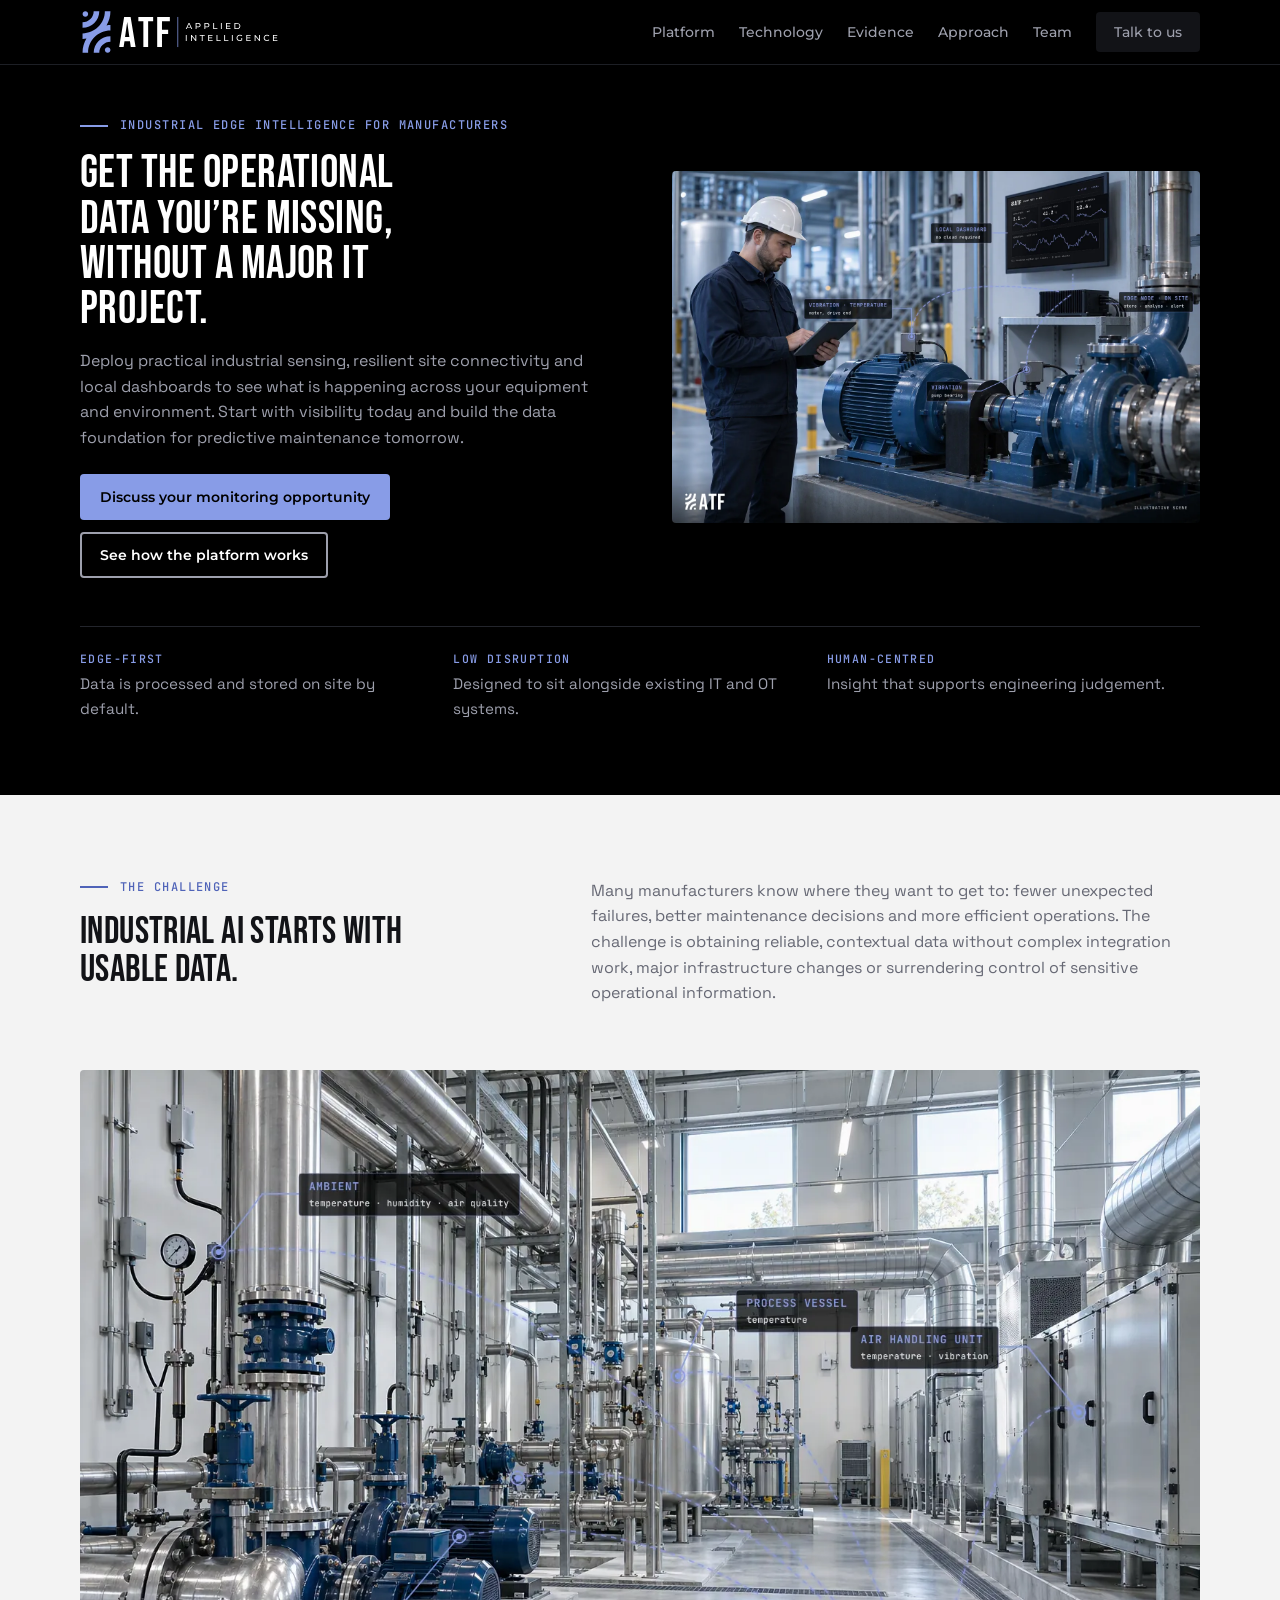
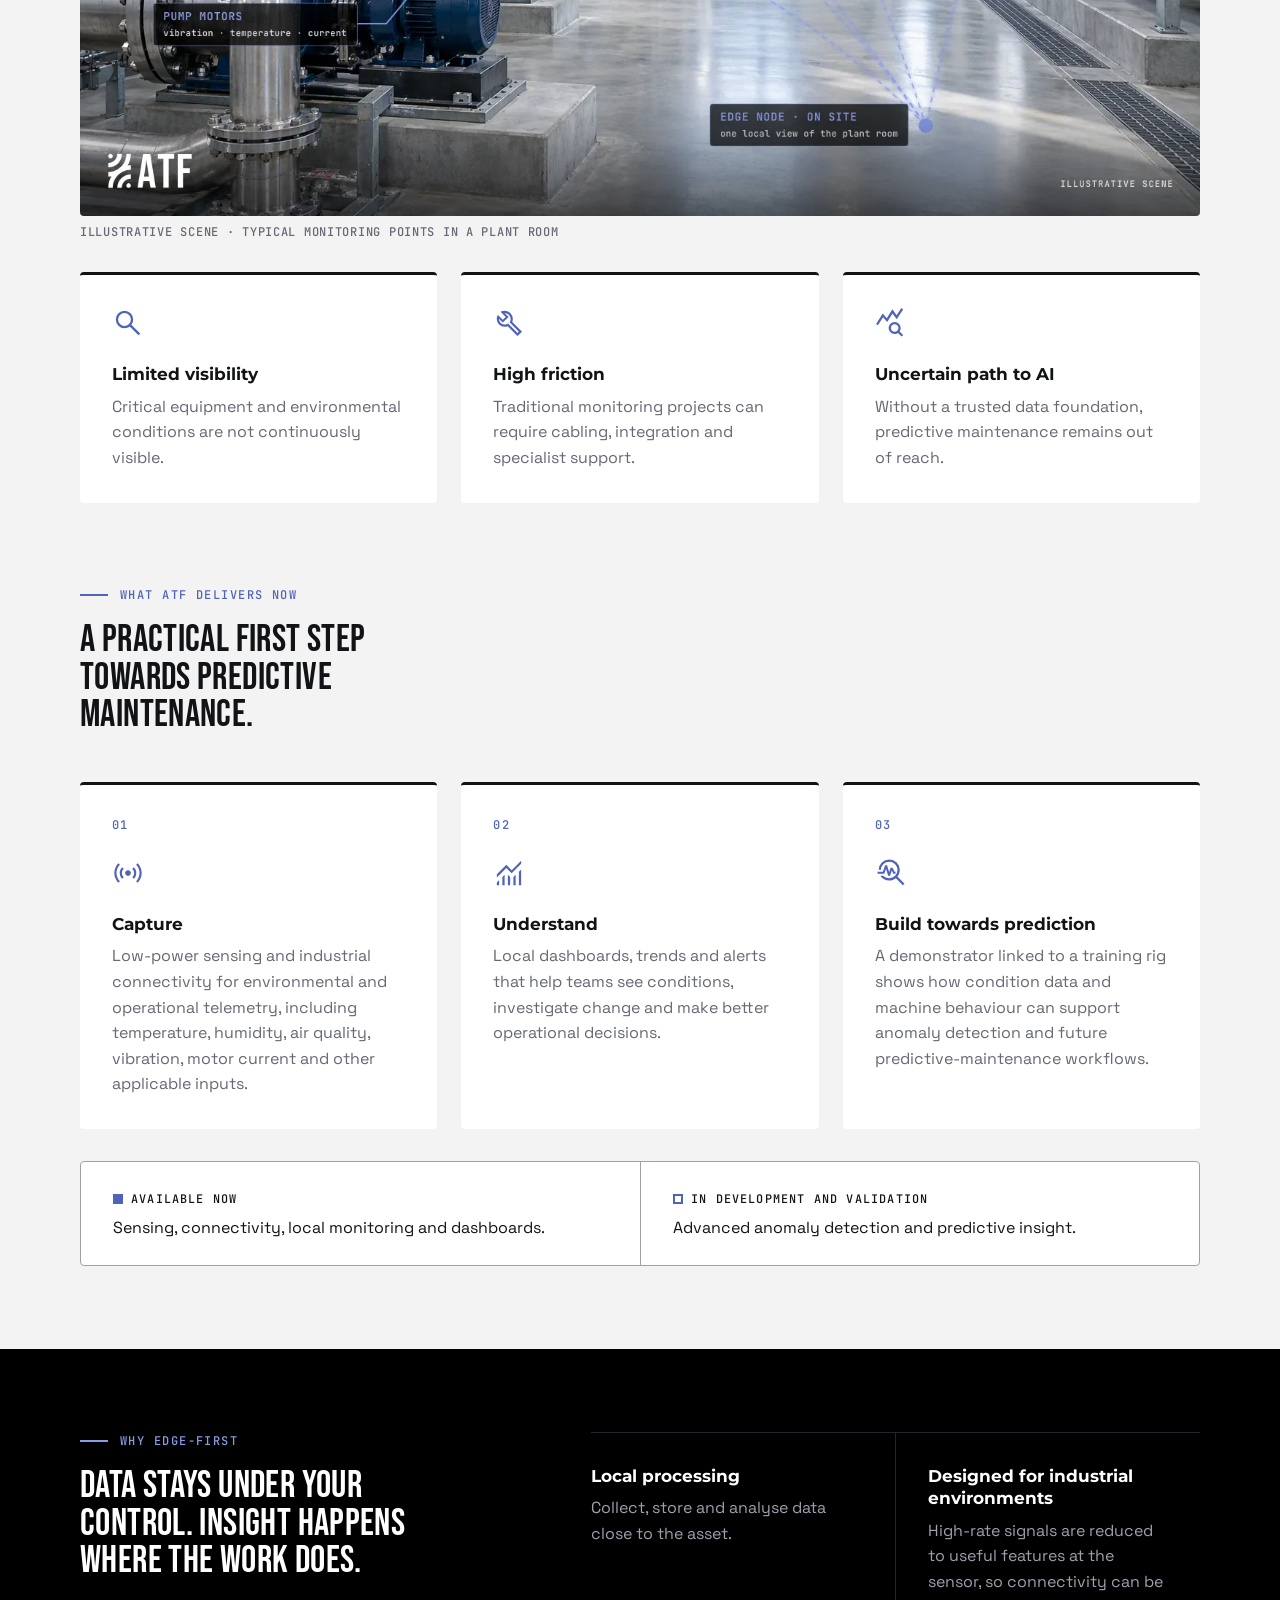
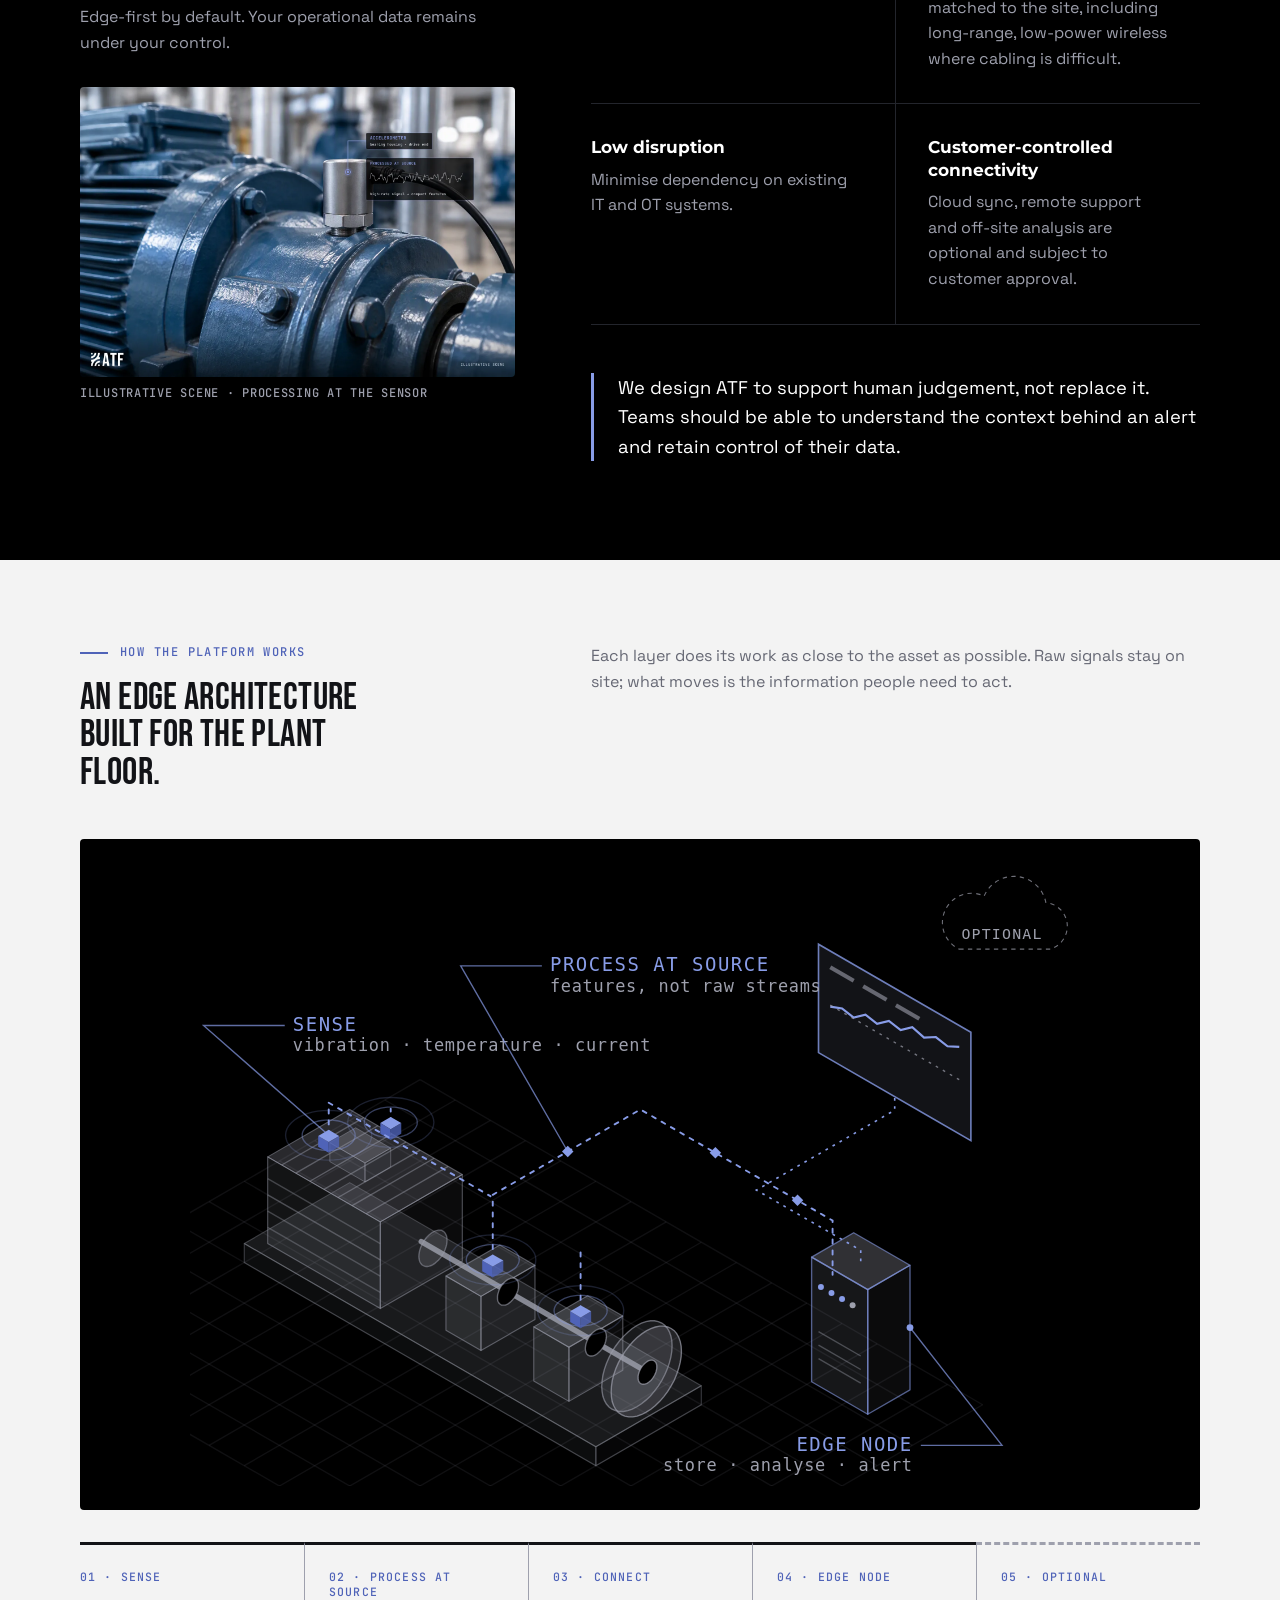
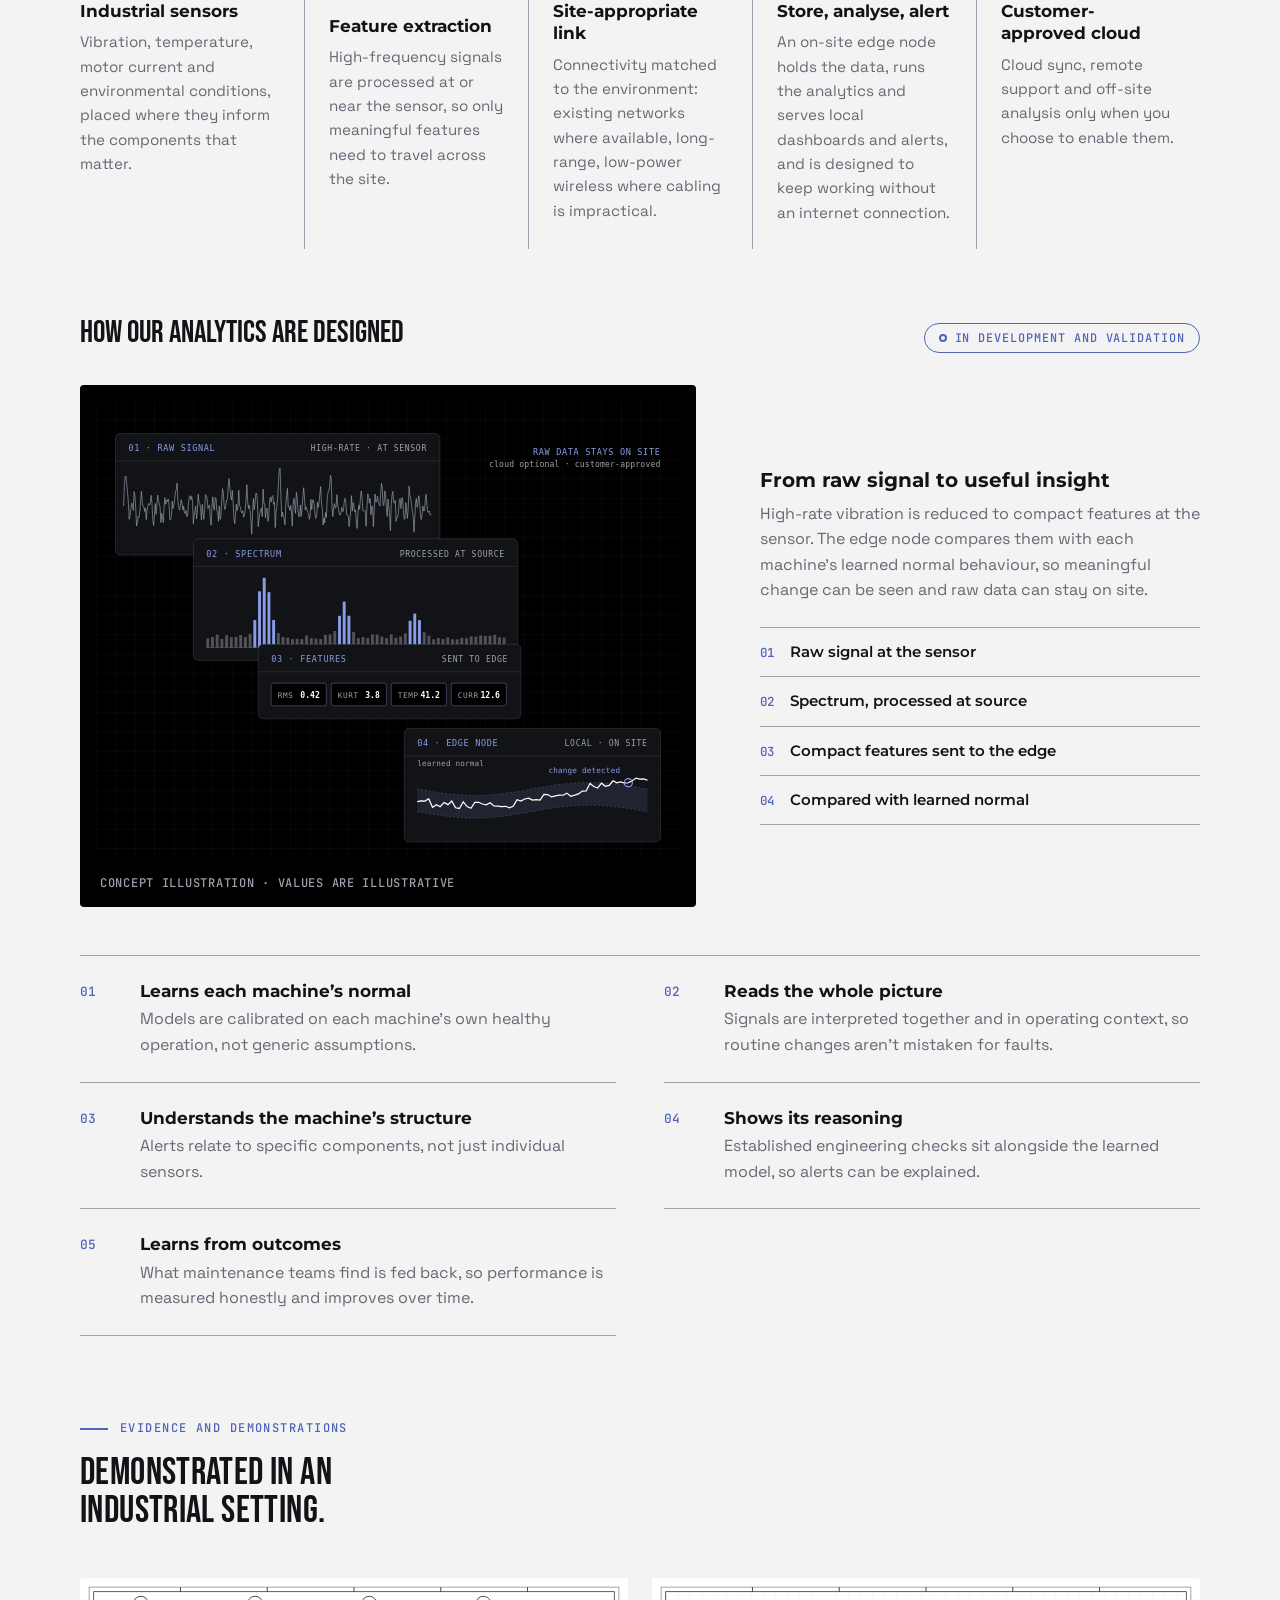
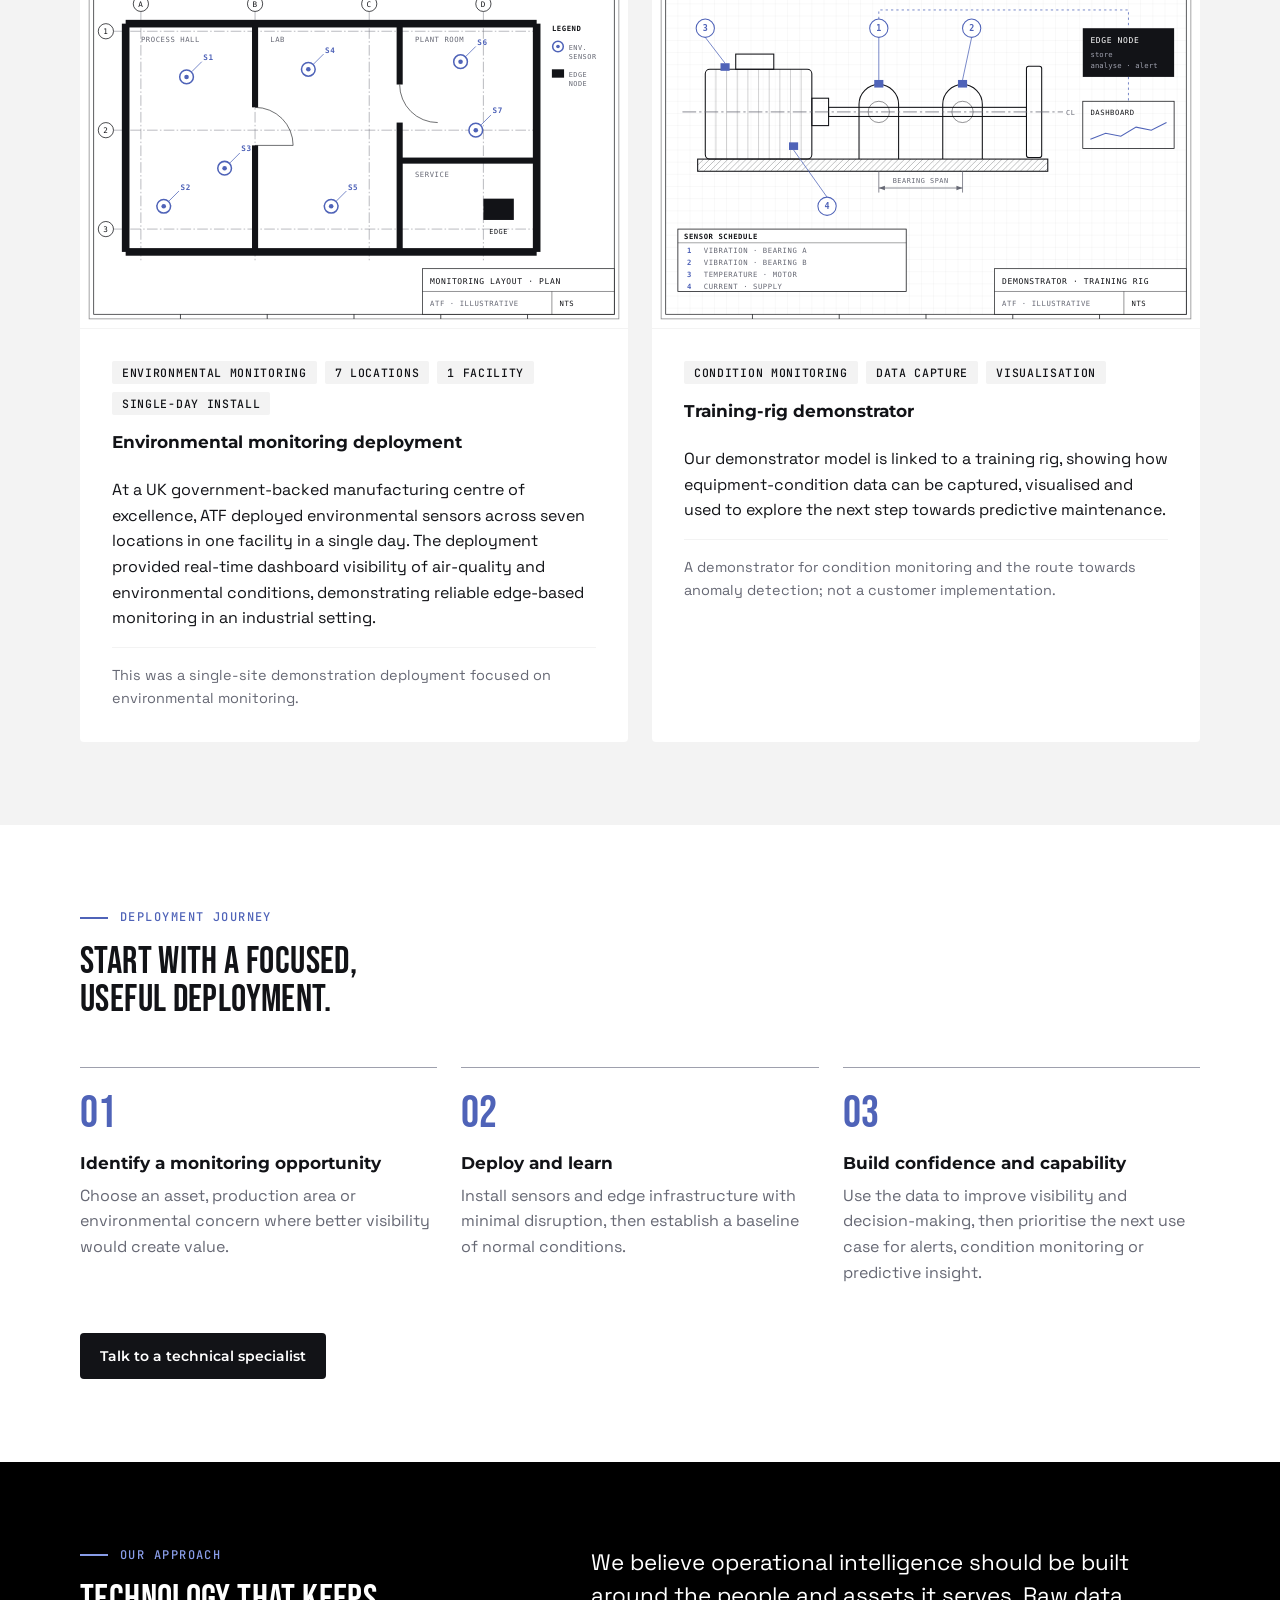
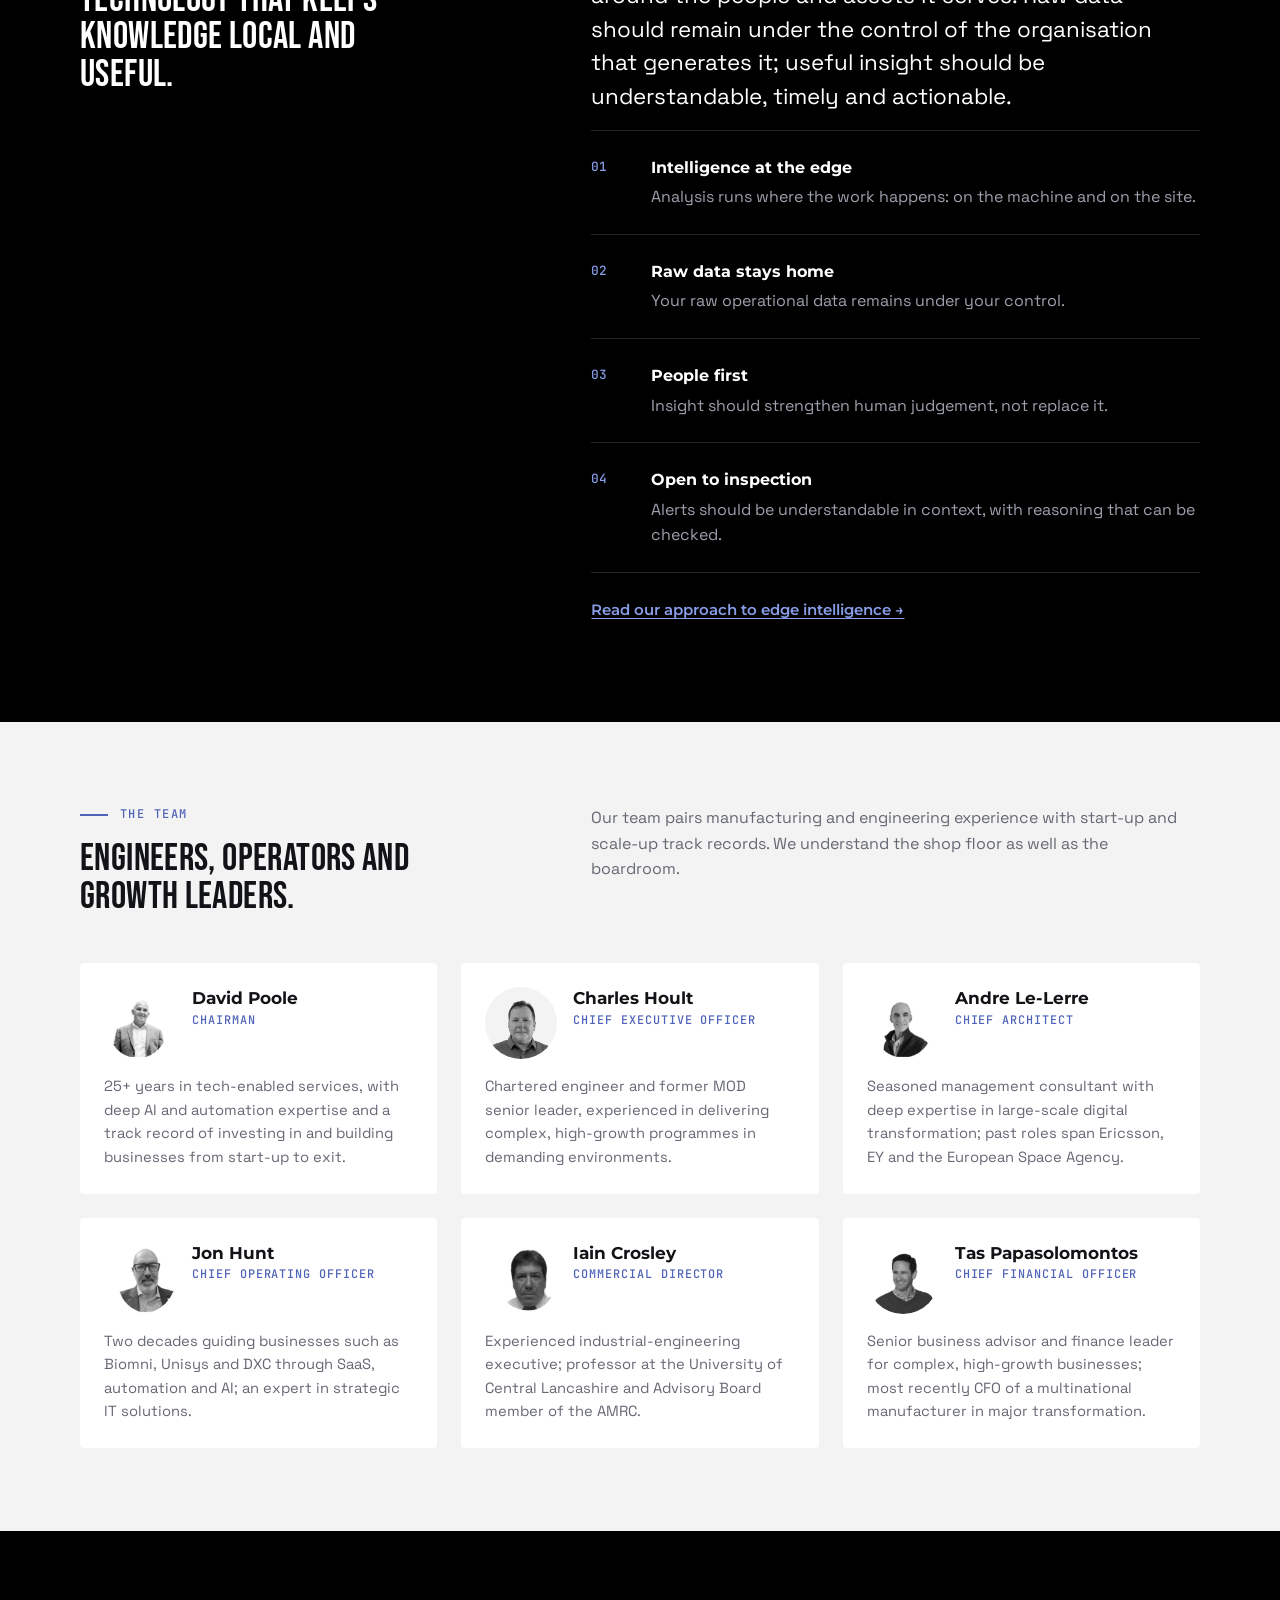
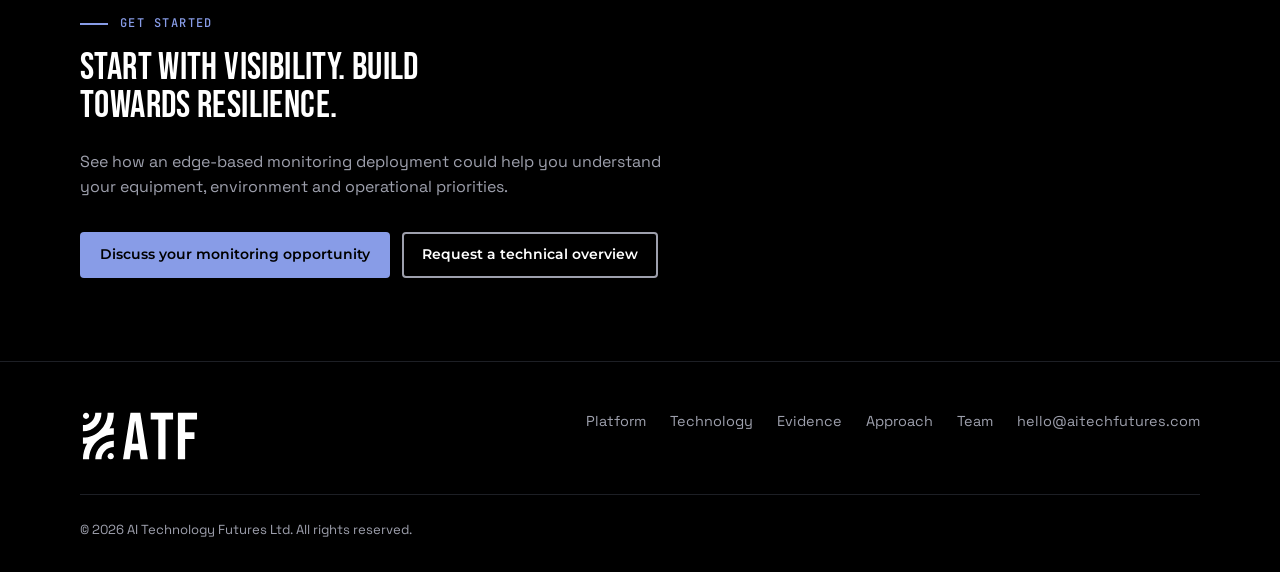
==== index.html @ 28bf1b51 "ATF website draft for review Co-Authored-By: Claude Opus 5.5 <noreply@anthropic.com> Claude-Session:" ====
<!doctype html>
<html lang="en-GB">
<head>
<meta charset="utf-8">
<meta name="viewport" content="width=device-width,initial-scale=1">
<title>Industrial Edge Intelligence for Manufacturers | ATF</title>
<meta name="description" content="ATF helps manufacturers gain real-time operational visibility through industrial sensing, edge processing and local dashboards, creating a practical path towards predictive maintenance.">
<!-- PREVIEW ONLY: remove the next line before this page goes live on aitechfutures.com -->
<meta name="robots" content="noindex,nofollow">
<link rel="canonical" href="https://www.aitechfutures.com/">
<meta property="og:type" content="website">
<meta property="og:site_name" content="ATF">
<meta property="og:title" content="Industrial Edge Intelligence for Manufacturers | ATF">
<meta property="og:description" content="Get the operational data you’re missing, without a major IT project.">
<meta property="og:image" content="https://www.aitechfutures.com/og-share-1200x630.png">
<meta name="twitter:card" content="summary_large_image">
<link rel="icon" href="favicon.ico" sizes="any">
<link rel="icon" href="favicon.svg" type="image/svg+xml">
<link rel="apple-touch-icon" href="apple-touch-icon.png">
<meta name="theme-color" content="#000000">
<link rel="preconnect" href="https://fonts.googleapis.com">
<link rel="preconnect" href="https://fonts.gstatic.com" crossorigin>
<link rel="stylesheet" href="https://fonts.googleapis.com/css2?family=Bebas+Neue&family=JetBrains+Mono:wght@500;600&family=Montserrat:wght@500;600;700&family=Space+Grotesk:wght@400;500&display=swap">
<link rel="stylesheet" href="assets/site.css">
<script type="application/ld+json">
{"@context":"https://schema.org","@type":"Organization","name":"AI Technology Futures Ltd","alternateName":"ATF","url":"https://www.aitechfutures.com/","logo":"https://www.aitechfutures.com/assets/logo/ATF_mark_colour.svg","email":"hello@aitechfutures.com","areaServed":"GB"}
</script>
</head>
<body>
<a class="skip" href="#main">Skip to content</a>

<header class="site-header">
  <div class="wrap">
    <a class="brand" href="#top" aria-label="ATF home">
      <img src="assets/logo/ATF_wide_applied_colour-on-dark.svg" alt="ATF Applied Intelligence" width="212" height="49">
    </a>
    <button class="menu-btn" type="button" aria-expanded="false" aria-controls="nav">Menu</button>
    <nav class="nav" id="nav" aria-label="Main">
      <ul>
        <li><a href="#platform">Platform</a></li>
        <li><a href="#technology">Technology</a></li>
        <li><a href="#evidence">Evidence</a></li>
        <li><a href="#approach">Approach</a></li>
        <li><a href="#team">Team</a></li>
      </ul>
      <a class="btn btn-primary" href="#contact">Talk to us</a>
    </nav>
  </div>
</header>

<main id="main">

<!-- 1. HERO -->
<section class="hero dark" id="top" aria-labelledby="hero-h">
  <div class="wrap">
    <div class="hero-grid">
      <div>
        <p class="eyebrow">Industrial edge intelligence for manufacturers</p>
        <h1 id="hero-h">Get the operational data you’re missing, without a major IT project.</h1>
        <p class="lede">Deploy practical industrial sensing, resilient site connectivity and local dashboards to see what is happening across your equipment and environment. Start with visibility today and build the data foundation for predictive maintenance tomorrow.</p>
        <div class="btns">
          <a class="btn btn-primary" href="mailto:hello@aitechfutures.com?subject=Monitoring%20opportunity">Discuss your monitoring opportunity</a>
          <a class="btn btn-secondary" href="#technology">See how the platform works</a>
        </div>
      </div>
      <div class="hero-art">
        <img src="assets/img/photo-hero.webp" width="1536" height="1024" alt="Illustrative scene: an engineer with a tablet beside a motor-driven pump. Sensors on the motor and pump bearing send data to an on-site edge node on a shelf, and a wall screen shows an ATF local dashboard with vibration, bearing temperature and motor current." fetchpriority="high">
      </div>
    </div>
    <dl class="hero-foot">
      <div><dt>Edge-first</dt><dd>Data is processed and stored on site by default.</dd></div>
      <div><dt>Low disruption</dt><dd>Designed to sit alongside existing IT and OT systems.</dd></div>
      <div><dt>Human-centred</dt><dd>Insight that supports engineering judgement.</dd></div>
    </dl>
  </div>
</section>

<!-- 2. PROBLEM -->
<section aria-labelledby="problem-h">
  <div class="wrap">
    <div class="split sec-head">
      <div>
        <p class="eyebrow">The challenge</p>
        <h2 id="problem-h">Industrial AI starts with usable data.</h2>
      </div>
      <p class="lede">Many manufacturers know where they want to get to: fewer unexpected failures, better maintenance decisions and more efficient operations. The challenge is obtaining reliable, contextual data without complex integration work, major infrastructure changes or surrendering control of sensitive operational information.</p>
    </div>
    <figure class="photo">
      <img src="assets/img/photo-plant-room.webp" width="1536" height="1024" loading="lazy" alt="Illustrative scene: a plant room with pumps, a process vessel and air handling units. Callouts show where ambient, pump-motor, vessel and air-handling measurements could be taken, all linked to an on-site edge node.">
      <figcaption>ILLUSTRATIVE SCENE · TYPICAL MONITORING POINTS IN A PLANT ROOM</figcaption>
    </figure>
    <div class="grid g3">
      <article class="card">
        <svg class="ic" aria-hidden="true"><use href="assets/icons.svg#i-search"/></svg>
        <h3>Limited visibility</h3>
        <p>Critical equipment and environmental conditions are not continuously visible.</p>
      </article>
      <article class="card">
        <svg class="ic" aria-hidden="true"><use href="assets/icons.svg#i-wrench"/></svg>
        <h3>High friction</h3>
        <p>Traditional monitoring projects can require cabling, integration and specialist support.</p>
      </article>
      <article class="card">
        <svg class="ic" aria-hidden="true"><use href="assets/icons.svg#i-analytics"/></svg>
        <h3>Uncertain path to AI</h3>
        <p>Without a trusted data foundation, predictive maintenance remains out of reach.</p>
      </article>
    </div>
  </div>
</section>

<!-- 3. WHAT ATF DELIVERS NOW -->
<section id="platform" aria-labelledby="platform-h" style="padding-top:0">
  <div class="wrap">
    <div class="sec-head">
      <p class="eyebrow">What ATF delivers now</p>
      <h2 id="platform-h">A practical first step towards predictive maintenance.</h2>
    </div>
    <div class="grid g3">
      <article class="card">
        <span class="ix">01</span>
        <svg class="ic" aria-hidden="true"><use href="assets/icons.svg#i-sensors"/></svg>
        <h3>Capture</h3>
        <p>Low-power sensing and industrial connectivity for environmental and operational telemetry, including temperature, humidity, air quality, vibration, motor current and other applicable inputs.</p>
      </article>
      <article class="card">
        <span class="ix">02</span>
        <svg class="ic" aria-hidden="true"><use href="assets/icons.svg#i-monitoring"/></svg>
        <h3>Understand</h3>
        <p>Local dashboards, trends and alerts that help teams see conditions, investigate change and make better operational decisions.</p>
      </article>
      <article class="card">
        <span class="ix">03</span>
        <svg class="ic" aria-hidden="true"><use href="assets/icons.svg#i-diagnose"/></svg>
        <h3>Build towards prediction</h3>
        <p>A demonstrator linked to a training rig shows how condition data and machine behaviour can support anomaly detection and future predictive-maintenance workflows.</p>
      </article>
    </div>
    <div class="status" role="group" aria-label="Product maturity">
      <div class="now"><span class="tag">Available now</span><p>Sensing, connectivity, local monitoring and dashboards.</p></div>
      <div class="dev"><span class="tag">In development and validation</span><p>Advanced anomaly detection and predictive insight.</p></div>
    </div>
  </div>
</section>

<!-- 4. WHY EDGE-FIRST -->
<section class="dark" aria-labelledby="edge-h">
  <div class="wrap">
    <div class="split">
      <div>
        <p class="eyebrow">Why edge-first</p>
        <h2 id="edge-h">Data stays under your control. Insight happens where the work does.</h2>
        <p class="lede" style="margin-top:24px">Edge-first by default. Your operational data remains under your control.</p>
        <figure class="photo photo-dark">
          <img src="assets/img/photo-sensor.webp" width="1536" height="1024" loading="lazy" alt="Illustrative scene: close-up of an accelerometer on a motor bearing housing, with a callout showing a high-rate vibration signal being reduced to compact features at the source.">
          <figcaption>ILLUSTRATIVE SCENE · PROCESSING AT THE SENSOR</figcaption>
        </figure>
      </div>
      <div>
        <div class="benefits">
          <div><h3>Local processing</h3><p>Collect, store and analyse data close to the asset.</p></div>
          <div><h3>Designed for industrial environments</h3><p>High-rate signals are reduced to useful features at the sensor, so connectivity can be matched to the site, including long-range, low-power wireless where cabling is difficult.</p></div>
          <div><h3>Low disruption</h3><p>Minimise dependency on existing IT and OT systems.</p></div>
          <div><h3>Customer-controlled connectivity</h3><p>Cloud sync, remote support and off-site analysis are optional and subject to customer approval.</p></div>
        </div>
        <p class="trust">We design ATF to support human judgement, not replace it. Teams should be able to understand the context behind an alert and retain control of their data.</p>
      </div>
    </div>
  </div>
</section>

<!-- 5. TECHNOLOGY -->
<section id="technology" aria-labelledby="tech-h">
  <div class="wrap">
    <div class="split sec-head">
      <div>
        <p class="eyebrow">How the platform works</p>
        <h2 id="tech-h">An edge architecture built for the plant floor.</h2>
      </div>
      <p class="lede">Each layer does its work as close to the asset as possible. Raw signals stay on site; what moves is the information people need to act.</p>
    </div>

    <figure class="iso">
      <img src="assets/img/hero-iso.svg" width="665" height="460" loading="lazy" alt="Isometric illustration: sensors on a motor-driven machine send processed data along dashed routes to an on-site edge node, which serves a local dashboard. A connection to the cloud is optional.">
    </figure>
    <ol class="arch" aria-label="Platform architecture, from sensor to optional cloud">
      <li><span class="k">01 · Sense</span><h3>Industrial sensors</h3><p>Vibration, temperature, motor current and environmental conditions, placed where they inform the components that matter.</p></li>
      <li><span class="k">02 · Process at source</span><h3>Feature extraction</h3><p>High-frequency signals are processed at or near the sensor, so only meaningful features need to travel across the site.</p></li>
      <li><span class="k">03 · Connect</span><h3>Site-appropriate link</h3><p>Connectivity matched to the environment: existing networks where available, long-range, low-power wireless where cabling is impractical.</p></li>
      <li><span class="k">04 · Edge node</span><h3>Store, analyse, alert</h3><p>An on-site edge node holds the data, runs the analytics and serves local dashboards and alerts, and is designed to keep working without an internet connection.</p></li>
      <li class="opt"><span class="k">05 · Optional</span><h3>Customer-approved cloud</h3><p>Cloud sync, remote support and off-site analysis only when you choose to enable them.</p></li>
    </ol>


    <div class="principles">
      <div class="head">
        <h3 class="big">How our analytics are designed</h3>
        <span class="pill">In development and validation</span>
      </div>
      <div class="signal">
        <figure class="signal-art">
          <img src="assets/img/signal-chain.svg" width="720" height="560" loading="lazy" alt="Concept illustration in four stacked panels: a raw high-rate vibration signal, its frequency spectrum processed at the sensor, compact features sent to the edge, and an edge-node chart showing a signal moving outside its learned normal band.">
          <figcaption>CONCEPT ILLUSTRATION · VALUES ARE ILLUSTRATIVE</figcaption>
        </figure>
        <div class="signal-text">
          <h3>From raw signal to useful insight</h3>
          <p>High-rate vibration is reduced to compact features at the sensor. The edge node compares them with each machine’s learned normal behaviour, so meaningful change can be seen and raw data can stay on site.</p>
          <ol class="chain">
            <li><span>01</span>Raw signal at the sensor</li>
            <li><span>02</span>Spectrum, processed at source</li>
            <li><span>03</span>Compact features sent to the edge</li>
            <li><span>04</span>Compared with learned normal</li>
          </ol>
        </div>
      </div>
      <ol class="design">
        <li><span class="n">01</span><div><h3>Learns each machine’s normal</h3><p>Models are calibrated on each machine’s own healthy operation, not generic assumptions.</p></div></li>
        <li><span class="n">02</span><div><h3>Reads the whole picture</h3><p>Signals are interpreted together and in operating context, so routine changes aren’t mistaken for faults.</p></div></li>
        <li><span class="n">03</span><div><h3>Understands the machine’s structure</h3><p>Alerts relate to specific components, not just individual sensors.</p></div></li>
        <li><span class="n">04</span><div><h3>Shows its reasoning</h3><p>Established engineering checks sit alongside the learned model, so alerts can be explained.</p></div></li>
        <li><span class="n">05</span><div><h3>Learns from outcomes</h3><p>What maintenance teams find is fed back, so performance is measured honestly and improves over time.</p></div></li>
      </ol>
    </div>
  </div>
</section>

<!-- 6. EVIDENCE -->
<section id="evidence" aria-labelledby="evidence-h" style="padding-top:0">
  <div class="wrap">
    <div class="sec-head">
      <p class="eyebrow">Evidence and demonstrations</p>
      <h2 id="evidence-h">Demonstrated in an industrial setting.</h2>
    </div>
    <div class="grid g2">
      <article class="panel">
        <div class="art"><img src="assets/img/facility-plan.svg" width="720" height="460" loading="lazy" alt="Drawing-style plan of one facility with a structural grid, rooms, seven environmental sensors labelled S1 to S7 and an on-site edge node. Representative layout, not to scale."></div>
        <div class="body">
          <ul class="meta" aria-label="Deployment facts"><li>Environmental monitoring</li><li>7 locations</li><li>1 facility</li><li>Single-day install</li></ul>
          <h3>Environmental monitoring deployment</h3>
          <p>At a UK government-backed manufacturing centre of excellence, ATF deployed environmental sensors across seven locations in one facility in a single day. The deployment provided real-time dashboard visibility of air-quality and environmental conditions, demonstrating reliable edge-based monitoring in an industrial setting.</p>
          <p class="qual">This was a single-site demonstration deployment focused on environmental monitoring.</p>
        </div>
      </article>
      <article class="panel">
        <div class="art"><img src="assets/img/training-rig.svg" width="720" height="460" loading="lazy" alt="Drawing-style elevation of the training rig: a motor driving a shaft on two bearings to a load, with vibration, temperature and current sensors listed in a schedule and linked to an edge node and dashboard."></div>
        <div class="body">
          <ul class="meta" aria-label="Demonstrator facts"><li>Condition monitoring</li><li>Data capture</li><li>Visualisation</li></ul>
          <h3>Training-rig demonstrator</h3>
          <p>Our demonstrator model is linked to a training rig, showing how equipment-condition data can be captured, visualised and used to explore the next step towards predictive maintenance.</p>
          <p class="qual">A demonstrator for condition monitoring and the route towards anomaly detection; not a customer implementation.</p>
        </div>
      </article>
    </div>
  </div>
</section>

<!-- 7. DEPLOYMENT JOURNEY -->
<section aria-labelledby="journey-h" style="background:var(--white)">
  <div class="wrap">
    <div class="sec-head">
      <p class="eyebrow">Deployment journey</p>
      <h2 id="journey-h">Start with a focused, useful deployment.</h2>
    </div>
    <ol class="steps">
      <li><span class="n" aria-hidden="true">01</span><h3>Identify a monitoring opportunity</h3><p>Choose an asset, production area or environmental concern where better visibility would create value.</p></li>
      <li><span class="n" aria-hidden="true">02</span><h3>Deploy and learn</h3><p>Install sensors and edge infrastructure with minimal disruption, then establish a baseline of normal conditions.</p></li>
      <li><span class="n" aria-hidden="true">03</span><h3>Build confidence and capability</h3><p>Use the data to improve visibility and decision-making, then prioritise the next use case for alerts, condition monitoring or predictive insight.</p></li>
    </ol>
    <div class="after"><a class="btn btn-primary" href="mailto:hello@aitechfutures.com?subject=Technical%20conversation">Talk to a technical specialist</a></div>
  </div>
</section>

<!-- 8. OUR APPROACH -->
<section class="dark approach" id="approach" aria-labelledby="approach-h">
  <div class="wrap split">
    <div>
      <p class="eyebrow">Our approach</p>
      <h2 id="approach-h">Technology that keeps knowledge local and useful.</h2>
    </div>
    <div>
      <blockquote><p>We believe operational intelligence should be built around the people and assets it serves. Raw data should remain under the control of the organisation that generates it; useful insight should be understandable, timely and actionable.</p></blockquote>
      <ul class="tenets">
        <li><span class="n">01</span><div><strong>Intelligence at the edge</strong><span>Analysis runs where the work happens: on the machine and on the site.</span></div></li>
        <li><span class="n">02</span><div><strong>Raw data stays home</strong><span>Your raw operational data remains under your control.</span></div></li>
        <li><span class="n">03</span><div><strong>People first</strong><span>Insight should strengthen human judgement, not replace it.</span></div></li>
        <li><span class="n">04</span><div><strong>Open to inspection</strong><span>Alerts should be understandable in context, with reasoning that can be checked.</span></div></li>
      </ul>
      <p style="margin-top:24px"><a class="textlink" href="vision.html">Read our approach to edge intelligence →</a></p>
    </div>
  </div>
</section>

<!-- TEAM -->
<section id="team" aria-labelledby="team-h">
  <div class="wrap">
    <div class="split sec-head">
      <div>
        <p class="eyebrow">The team</p>
        <h2 id="team-h">Engineers, operators and growth leaders.</h2>
      </div>
      <p class="lede">Our team pairs manufacturing and engineering experience with start-up and scale-up track records. We understand the shop floor as well as the boardroom.</p>
    </div>
    <div class="team">
      <article class="person"><img src="assets/team/david-poole.webp" width="72" height="72" loading="lazy" alt="David Poole"><div><h3>David Poole</h3><p class="role">Chairman</p></div><p>25+ years in tech-enabled services, with deep AI and automation expertise and a track record of investing in and building businesses from start-up to exit.</p></article>
      <article class="person"><img src="assets/team/charles-hoult.webp" width="72" height="72" loading="lazy" alt="Charles Hoult"><div><h3>Charles Hoult</h3><p class="role">Chief Executive Officer</p></div><p>Chartered engineer and former MOD senior leader, experienced in delivering complex, high-growth programmes in demanding environments.</p></article>
      <article class="person"><img src="assets/team/andre-le-lerre.webp" width="72" height="72" loading="lazy" alt="Andre Le-Lerre"><div><h3>Andre Le-Lerre</h3><p class="role">Chief Architect</p></div><p>Seasoned management consultant with deep expertise in large-scale digital transformation; past roles span Ericsson, EY and the European Space Agency.</p></article>
      <article class="person"><img src="assets/team/jon-hunt.webp" width="72" height="72" loading="lazy" alt="Jon Hunt"><div><h3>Jon Hunt</h3><p class="role">Chief Operating Officer</p></div><p>Two decades guiding businesses such as Biomni, Unisys and DXC through SaaS, automation and AI; an expert in strategic IT solutions.</p></article>
      <article class="person"><img src="assets/team/iain-crosley.webp" width="72" height="72" loading="lazy" alt="Iain Crosley"><div><h3>Iain Crosley</h3><p class="role">Commercial Director</p></div><p>Experienced industrial-engineering executive; professor at the University of Central Lancashire and Advisory Board member of the AMRC.</p></article>
      <article class="person"><img src="assets/team/tas-papasolomontos.webp" width="72" height="72" loading="lazy" alt="Tas Papasolomontos"><div><h3>Tas Papasolomontos</h3><p class="role">Chief Financial Officer</p></div><p>Senior business advisor and finance leader for complex, high-growth businesses; most recently CFO of a multinational manufacturer in major transformation.</p></article>
    </div>
  </div>
</section>

<!-- 9. FINAL CTA -->
<section class="dark cta" id="contact" aria-labelledby="cta-h">
  <div class="wrap">
    <p class="eyebrow">Get started</p>
    <h2 id="cta-h">Start with visibility. Build towards resilience.</h2>
    <p class="lede">See how an edge-based monitoring deployment could help you understand your equipment, environment and operational priorities.</p>
    <div class="btns">
      <a class="btn btn-primary" href="mailto:hello@aitechfutures.com?subject=Monitoring%20opportunity">Discuss your monitoring opportunity</a>
      <a class="btn btn-secondary" href="mailto:hello@aitechfutures.com?subject=Technical%20overview%20request">Request a technical overview</a>
    </div>
  </div>
</section>

</main>

<footer class="site-footer">
  <div class="wrap">
    <img src="assets/logo/ATF_compact_plain_white.svg" alt="ATF" width="120" height="60">
    <nav aria-label="Footer">
      <ul>
        <li><a href="#platform">Platform</a></li>
        <li><a href="#technology">Technology</a></li>
        <li><a href="#evidence">Evidence</a></li>
        <li><a href="#approach">Approach</a></li>
        <li><a href="#team">Team</a></li>
        <li><a href="mailto:hello@aitechfutures.com">hello@aitechfutures.com</a></li>
      </ul>
    </nav>
    <div class="legal">
      <span>© 2026 AI Technology Futures Ltd. All rights reserved.</span>
    </div>
  </div>
</footer>

<script>
(function(){var b=document.querySelector('.menu-btn'),n=document.getElementById('nav');if(!b)return;
b.addEventListener('click',function(){var o=n.classList.toggle('open');b.setAttribute('aria-expanded',o);b.textContent=o?'Close':'Menu';});
n.addEventListener('click',function(e){if(e.target.tagName==='A'&&n.classList.contains('open')){n.classList.remove('open');b.setAttribute('aria-expanded','false');b.textContent='Menu';}});
document.addEventListener('keydown',function(e){if(e.key==='Escape'&&n.classList.contains('open')){n.classList.remove('open');b.setAttribute('aria-expanded','false');b.textContent='Menu';b.focus();}});})();
</script>
</body>
</html>
---- assets/site.css ----
/* ATF website — styles follow the ATF Brand Assets (Sept 2026). Tokens below are the brand palette; do not add colours. */
:root{
  --future-blue:#889CE7;      /* mark, accents, rules; text on black only */
  --tech-black:#000000;       /* dark backgrounds */
  --logo-ink:#121317;         /* body text on light */
  --soft-gray:#F3F3F3;        /* page and card backgrounds */
  --industrial-gray:#9EA0AD;  /* dividers, UI; text on black only */
  --deep-blue:#4F63B8;        /* links and blue text on light */
  --text-gray:#666874;        /* secondary text on light */
  --white:#FFFFFF;

  --f-display:'Bebas Neue',Impact,'Arial Narrow',sans-serif;
  --f-sub:'Montserrat',Arial,sans-serif;
  --f-body:'Space Grotesk',Arial,sans-serif;
  --f-mono:'JetBrains Mono',Consolas,ui-monospace,monospace;

  --s1:4px;--s2:8px;--s3:16px;--s4:24px;--s5:32px;--s6:48px;--s7:64px;--s8:96px;--s9:128px;
  --wrap:1200px;--gutter:clamp(16px,4vw,40px);
  --radius:4px;
}
*,*::before,*::after{box-sizing:border-box}
html{scroll-behavior:smooth;-webkit-text-size-adjust:100%}
@media (prefers-reduced-motion:reduce){html{scroll-behavior:auto}*{animation:none!important;transition:none!important}}
body{margin:0;background:var(--soft-gray);color:var(--logo-ink);font:400 16px/1.6 var(--f-body);-webkit-font-smoothing:antialiased}
img,svg{max-width:100%;display:block}
a{color:var(--deep-blue);text-underline-offset:3px}
:focus-visible{outline:3px solid var(--future-blue);outline-offset:3px;border-radius:2px}
.skip{position:absolute;left:-9999px;top:8px;background:var(--white);color:var(--logo-ink);padding:8px 16px;z-index:100;font-family:var(--f-sub);font-weight:600}
.skip:focus{left:8px}
.wrap{max-width:var(--wrap);margin:0 auto;padding:0 var(--gutter)}
.sr{position:absolute;width:1px;height:1px;overflow:hidden;clip:rect(0 0 0 0);white-space:nowrap}

/* type */
h1,h2{font-family:var(--f-display);font-weight:400;letter-spacing:.01em;line-height:.98;margin:0}
h1{font-size:clamp(2.4rem,3.6vw,3.5rem)}
h2{font-size:clamp(2rem,3vw,2.75rem);max-width:22ch}
h3{font-family:var(--f-sub);font-weight:700;font-size:1.08rem;line-height:1.3;margin:0 0 var(--s2)}
p{margin:0 0 var(--s3)}
.eyebrow{font-family:var(--f-mono);font-size:.75rem;font-weight:500;letter-spacing:.12em;text-transform:uppercase;color:var(--deep-blue);display:flex;align-items:center;gap:12px;margin:0 0 var(--s3)}
.eyebrow::before{content:"";width:28px;height:2px;background:currentColor}
.lede{font-size:clamp(1rem,1.15vw,1.1rem);max-width:62ch;color:var(--text-gray)}
.mono{font-family:var(--f-mono)}

/* dark sections */
.dark{background:var(--tech-black);color:var(--white)}
.dark .eyebrow{color:var(--future-blue)}
.dark .lede,.dark p.muted{color:var(--industrial-gray)}
.dark a{color:var(--future-blue)}

/* buttons */
.btn{display:inline-flex;align-items:center;justify-content:center;gap:10px;min-height:46px;padding:11px 18px;border-radius:var(--radius);font:600 .9rem/1.2 var(--f-sub);text-decoration:none;border:2px solid transparent;transition:background .15s,color .15s,border-color .15s}
.btn-primary{background:var(--logo-ink);color:var(--white)}
.btn-primary:hover{background:var(--deep-blue)}
.btn-secondary{border-color:var(--logo-ink);color:var(--logo-ink)}
.btn-secondary:hover{background:var(--logo-ink);color:var(--white)}
.dark .btn-primary{background:var(--future-blue);color:var(--tech-black)}
.dark .btn-primary:hover{background:var(--white)}
.dark .btn-secondary{border-color:var(--industrial-gray);color:var(--white)}
.dark .btn-secondary:hover{border-color:var(--white);background:transparent}
.btns{display:flex;flex-wrap:wrap;gap:12px}
.textlink{font-family:var(--f-sub);font-weight:600;font-size:.95rem}

/* header */
.site-header{position:sticky;top:0;z-index:50;background:var(--tech-black);border-bottom:1px solid #1d1f25}
.site-header .wrap{display:flex;align-items:center;justify-content:space-between;gap:var(--s4);min-height:64px}
.brand{display:block;padding:8px 0}
.brand img{width:200px;height:auto}
.nav{display:flex;align-items:center;gap:var(--s4)}
.nav ul{display:flex;gap:var(--s4);list-style:none;margin:0;padding:0}
.nav a{color:var(--industrial-gray);text-decoration:none;font:500 .9rem var(--f-sub)}
.nav a:hover{color:var(--white)}
.nav .btn{min-height:40px;padding:8px 16px;font-size:.85rem}
.menu-btn{display:none;background:none;border:1px solid #33353d;color:var(--white);border-radius:var(--radius);min-height:44px;padding:8px 14px;font:600 .85rem var(--f-sub)}
@media (max-width:960px){
  .menu-btn{display:inline-flex}
  .nav{position:absolute;left:0;right:0;top:100%;background:var(--tech-black);flex-direction:column;align-items:stretch;padding:var(--s3) var(--gutter) var(--s4);border-bottom:1px solid #1d1f25;display:none}
  .nav.open{display:flex}
  .nav ul{flex-direction:column;gap:0}
  .nav ul a{display:block;padding:12px 0;border-bottom:1px solid #1d1f25}
}
@media (max-width:420px){.brand img{width:200px}}

/* sections */
section{padding:clamp(56px,6.5vw,96px) 0}
.sec-head{margin-bottom:clamp(28px,4vw,48px)}
.sec-head h2+p{margin-top:var(--s4)}

/* hero */
.hero{padding:clamp(32px,4vw,56px) 0 clamp(40px,4.5vw,64px);position:relative;overflow:hidden}
.hero-grid{display:grid;grid-template-columns:1fr 1fr;gap:clamp(32px,5vw,72px);align-items:center}
.hero h1{max-width:19ch}
.hero .lede{margin:var(--s3) 0 var(--s4)}
.hero-art{aspect-ratio:1536/1024;width:100%}
.hero-art img{border-radius:var(--radius)}
.hero-art img{width:100%;height:auto}
.hero-foot{margin-top:clamp(32px,4vw,48px);display:grid;grid-template-columns:repeat(3,1fr);border-top:1px solid #23252c}
.hero-foot div{padding:var(--s4) var(--s4) 0 0}
.hero-foot dt{font:500 .72rem var(--f-mono);letter-spacing:.12em;text-transform:uppercase;color:var(--future-blue);margin-bottom:6px}
.hero-foot dd{margin:0;color:var(--industrial-gray);font-size:.95rem}
@media (max-width:900px){.hero-grid{grid-template-columns:1fr}.hero-art{max-width:560px}.hero-foot{grid-template-columns:1fr}.hero-foot div{padding:var(--s3) 0;border-bottom:1px solid #23252c}}

/* cards */
.grid{display:grid;gap:var(--s4)}
.g3{grid-template-columns:repeat(3,1fr)}
.g4{grid-template-columns:repeat(4,1fr)}
.g2{grid-template-columns:repeat(2,1fr)}
@media (max-width:960px){.g4{grid-template-columns:repeat(2,1fr)}.g3{grid-template-columns:1fr}}
@media (max-width:720px){.g2,.g4{grid-template-columns:1fr}}
.card{background:var(--white);border-radius:var(--radius);padding:var(--s5);border-top:3px solid var(--logo-ink)}
.card p{color:var(--text-gray);margin:0}
.card .ix{font:500 .75rem var(--f-mono);letter-spacing:.1em;color:var(--deep-blue);display:block;margin-bottom:var(--s4)}
.ic{width:32px;height:32px;fill:currentColor;color:var(--deep-blue);margin-bottom:var(--s4)}
.dark .card{background:#0c0d10;border:1px solid #23252c;border-top:3px solid var(--future-blue)}
.dark .card p{color:var(--industrial-gray)}
.dark .ic{color:var(--future-blue)}

.split{display:grid;grid-template-columns:5fr 7fr;gap:clamp(32px,6vw,96px);align-items:start}
@media (max-width:900px){.split{grid-template-columns:1fr}}

/* maturity board */
.status{margin-top:var(--s5);display:grid;grid-template-columns:1fr 1fr;border:1px solid var(--industrial-gray);border-radius:var(--radius);background:var(--white)}
.status>div{padding:var(--s4) var(--s5)}
.status>div+div{border-left:1px solid var(--industrial-gray)}
.status .tag{display:inline-flex;align-items:center;gap:8px;font:500 .74rem var(--f-mono);letter-spacing:.1em;text-transform:uppercase;margin-bottom:var(--s2)}
.status .tag::before{content:"";width:10px;height:10px;background:var(--deep-blue)}
.status .dev .tag::before{background:transparent;border:2px solid var(--deep-blue)}
.status p{margin:0}
@media (max-width:720px){.status{grid-template-columns:1fr}.status>div+div{border-left:0;border-top:1px solid var(--industrial-gray)}}

/* benefits list */
.benefits{display:grid;grid-template-columns:1fr 1fr;gap:0;border-top:1px solid #23252c}
.benefits div{padding:var(--s5) var(--s5) var(--s5) 0;border-bottom:1px solid #23252c}
.benefits div:nth-child(odd){padding-right:var(--s5);border-right:1px solid #23252c}
.benefits div:nth-child(even){padding-left:var(--s5)}
.benefits p{color:var(--industrial-gray);margin:0}
@media (max-width:720px){.benefits{grid-template-columns:1fr}.benefits div,.benefits div:nth-child(even),.benefits div:nth-child(odd){padding:var(--s4) 0;border-right:0}}
.trust{margin-top:var(--s6);padding-left:var(--s4);border-left:3px solid var(--future-blue);font-size:1.15rem;max-width:60ch;color:var(--white)}

/* architecture */
.arch{list-style:none;margin:0;padding:0;display:grid;grid-template-columns:repeat(5,1fr);gap:0;counter-reset:a}
.arch li{position:relative;padding:var(--s4) var(--s4) var(--s4) 0;border-top:3px solid var(--logo-ink)}
.arch li+li{padding-left:var(--s4);border-left:1px solid var(--industrial-gray)}
.arch li.opt{border-top-style:dashed;border-top-color:var(--industrial-gray)}
.arch .k{font:500 .72rem var(--f-mono);letter-spacing:.1em;color:var(--deep-blue);text-transform:uppercase;display:block;margin-bottom:var(--s3)}
.arch p{color:var(--text-gray);font-size:.95rem;margin:0}
@media (max-width:960px){.arch{grid-template-columns:1fr}.arch li,.arch li+li{padding:var(--s4) 0 var(--s4) var(--s5);border-left:3px solid var(--logo-ink);border-top:0}.arch li.opt{border-left-style:dashed;border-left-color:var(--industrial-gray)}}
.figure{margin:var(--s6) 0 0;background:var(--tech-black);border-radius:var(--radius);padding:clamp(12px,2vw,24px)}
.figure img{width:100%;height:auto;aspect-ratio:720/420}
figcaption{font:500 .75rem var(--f-mono);letter-spacing:.06em;color:var(--text-gray);margin-top:var(--s3)}
.figure figcaption{color:var(--industrial-gray)}

.principles{margin-top:clamp(40px,5vw,64px)}
.principles .head{display:flex;flex-wrap:wrap;justify-content:space-between;align-items:end;gap:var(--s3);margin-bottom:var(--s5)}
.principles h3.big{font-family:var(--f-display);font-weight:400;font-size:clamp(1.7rem,2.4vw,2.1rem);margin:0}
.pill{display:inline-flex;align-items:center;gap:8px;border:1.5px solid var(--deep-blue);color:var(--deep-blue);border-radius:999px;padding:6px 14px;font:500 .74rem var(--f-mono);letter-spacing:.08em;text-transform:uppercase}
.pill::before{content:"";width:8px;height:8px;border-radius:50%;border:2px solid currentColor}

/* evidence */
.panel{background:var(--white);border-radius:var(--radius);overflow:hidden;display:flex;flex-direction:column}
.panel .art{border-bottom:1px solid var(--soft-gray)}
.panel .art img{width:100%;height:auto;aspect-ratio:720/460}
.panel .body{padding:var(--s5);display:flex;flex-direction:column;gap:var(--s3);flex:1}
.panel .body p{margin:0}
.panel .meta{display:flex;flex-wrap:wrap;gap:8px;margin:0;padding:0;list-style:none}
.panel .meta li{font:500 .72rem var(--f-mono);letter-spacing:.06em;text-transform:uppercase;background:var(--soft-gray);padding:4px 10px;border-radius:2px;color:var(--logo-ink)}
.qual{font-size:.9rem;color:var(--text-gray);border-top:1px solid var(--soft-gray);padding-top:var(--s3);margin-top:auto}

/* journey */
.steps{list-style:none;margin:0;padding:0;display:grid;grid-template-columns:repeat(3,1fr);gap:var(--s4)}
.steps li{border-top:1px solid var(--industrial-gray);padding-top:var(--s4)}
.steps .n{font-family:var(--f-display);font-size:2.8rem;line-height:1;color:var(--deep-blue);display:block;margin-bottom:var(--s3)}
.steps p{color:var(--text-gray);margin:0}
@media (max-width:820px){.steps{grid-template-columns:1fr}}
.after{margin-top:var(--s6)}

/* approach */
.approach blockquote{margin:0;font-size:clamp(1.15rem,1.8vw,1.4rem);line-height:1.5;color:var(--white);max-width:52ch}
.tenets{list-style:none;margin:0;padding:0;display:grid;gap:0}
.tenets li{display:grid;grid-template-columns:44px 1fr;gap:var(--s3);padding:var(--s4) 0;border-bottom:1px solid #23252c}
.tenets li:first-child{border-top:1px solid #23252c}
.tenets .n{font:500 .8rem var(--f-mono);color:var(--future-blue);padding-top:3px}
.tenets strong{font-family:var(--f-sub);font-weight:700;display:block;margin-bottom:4px}
.tenets span{color:var(--industrial-gray)}

/* team */
.team{display:grid;grid-template-columns:repeat(3,1fr);gap:var(--s4)}
@media (max-width:960px){.team{grid-template-columns:repeat(2,1fr)}}
@media (max-width:600px){.team{grid-template-columns:1fr}}
.person{background:var(--white);border-radius:var(--radius);padding:var(--s4);display:grid;grid-template-columns:72px 1fr;gap:var(--s3);align-items:start}
.person img{width:72px;height:72px;border-radius:50%;object-fit:cover;filter:grayscale(1)}
.person h3{margin:0}
.person .role{font:500 .74rem var(--f-mono);letter-spacing:.08em;text-transform:uppercase;color:var(--deep-blue);margin:2px 0 var(--s2)}
.person p{font-size:.92rem;color:var(--text-gray);margin:0;grid-column:1/-1}

/* cta */
.cta{text-align:left}
.cta h2{max-width:24ch}
.cta .lede{margin:var(--s4) 0 var(--s5)}

/* footer */
.site-footer{background:var(--tech-black);color:var(--industrial-gray);border-top:1px solid #1d1f25;padding:var(--s6) 0 var(--s5);font-size:.9rem}
.site-footer .wrap{display:flex;flex-wrap:wrap;justify-content:space-between;gap:var(--s5);align-items:flex-start}
.site-footer img{width:120px;height:auto}
.site-footer ul{list-style:none;margin:0;padding:0;display:flex;flex-wrap:wrap;gap:var(--s4)}
.site-footer a{color:var(--industrial-gray);text-decoration:none}
.site-footer a:hover{color:var(--white)}
.site-footer .legal{width:100%;border-top:1px solid #1d1f25;padding-top:var(--s4);display:flex;flex-wrap:wrap;justify-content:space-between;gap:var(--s3);font-size:.82rem}

/* analytics design list */
.design{list-style:none;margin:0;padding:0;display:grid;grid-template-columns:1fr 1fr;column-gap:var(--s6);border-top:1px solid var(--industrial-gray)}
.design li{display:grid;grid-template-columns:44px 1fr;gap:var(--s3);padding:var(--s4) 0;border-bottom:1px solid var(--industrial-gray)}
.design .n{font:500 .8rem var(--f-mono);color:var(--deep-blue);padding-top:3px}
.design h3{margin-bottom:4px}
.design p{color:var(--text-gray);margin:0}
@media (max-width:820px){.design{grid-template-columns:1fr}}
/* vision page */
.v-hero{padding:clamp(48px,6vw,88px) 0 clamp(40px,5vw,72px)}
.v-hero h1{max-width:22ch}
.v-hero .lede{margin-top:var(--s4)}
.prose{max-width:68ch}
.prose p{font-size:1.08rem}
.analogy{margin:var(--s5) 0 0;padding:var(--s5);background:var(--white);border-left:3px solid var(--deep-blue);border-radius:var(--radius)}
.analogy strong{font-family:var(--f-sub);display:block;margin-bottom:var(--s2)}
.analogy p{margin:0;color:var(--text-gray)}
.note{font:500 .78rem/1.5 var(--f-mono);letter-spacing:.04em;color:var(--text-gray);margin-top:var(--s4)}
.dark .note{color:var(--industrial-gray)}
.commit{list-style:none;margin:0;padding:0;display:grid;gap:0}
.commit li{padding:var(--s4) 0 var(--s4) var(--s5);border-bottom:1px solid #23252c;position:relative;color:var(--white);font-size:1.08rem}
.commit li::before{content:"";position:absolute;left:0;top:calc(var(--s4) + 9px);width:12px;height:2px;background:var(--future-blue)}
.commit li:first-child{border-top:1px solid #23252c}

/* signal chain */
.signal{display:grid;grid-template-columns:7fr 5fr;gap:clamp(32px,5vw,64px);align-items:center;margin-bottom:var(--s6)}
.signal-art{margin:0;background:var(--tech-black);border-radius:var(--radius);padding:clamp(8px,1.5vw,16px)}
.signal-art img{width:100%;height:auto;aspect-ratio:720/560}
.signal-art figcaption{color:var(--industrial-gray);padding:4px 4px 0}
.signal-text h3{font-size:1.25rem}
.signal-text p{color:var(--text-gray)}
.chain{list-style:none;margin:var(--s4) 0 0;padding:0;border-top:1px solid var(--industrial-gray)}
.chain li{padding:12px 0;border-bottom:1px solid var(--industrial-gray);font-family:var(--f-sub);font-weight:600;font-size:.95rem}
.chain span{font:500 .78rem var(--f-mono);color:var(--deep-blue);margin-right:16px}
@media (max-width:900px){.signal{grid-template-columns:1fr}}

/* photography */
.photo{margin:0 0 var(--s5)}
.photo img{width:100%;height:auto;aspect-ratio:1536/1024;border-radius:var(--radius);display:block}
.photo figcaption{margin-top:var(--s2)}
.photo-dark{margin:var(--s5) 0 0}
.photo-dark figcaption{color:var(--industrial-gray)}
.iso{margin:0 0 var(--s5);background:var(--tech-black);border-radius:var(--radius);padding:clamp(8px,2vw,24px)}
.iso img{width:100%;max-width:900px;margin:0 auto;height:auto;aspect-ratio:665/460}
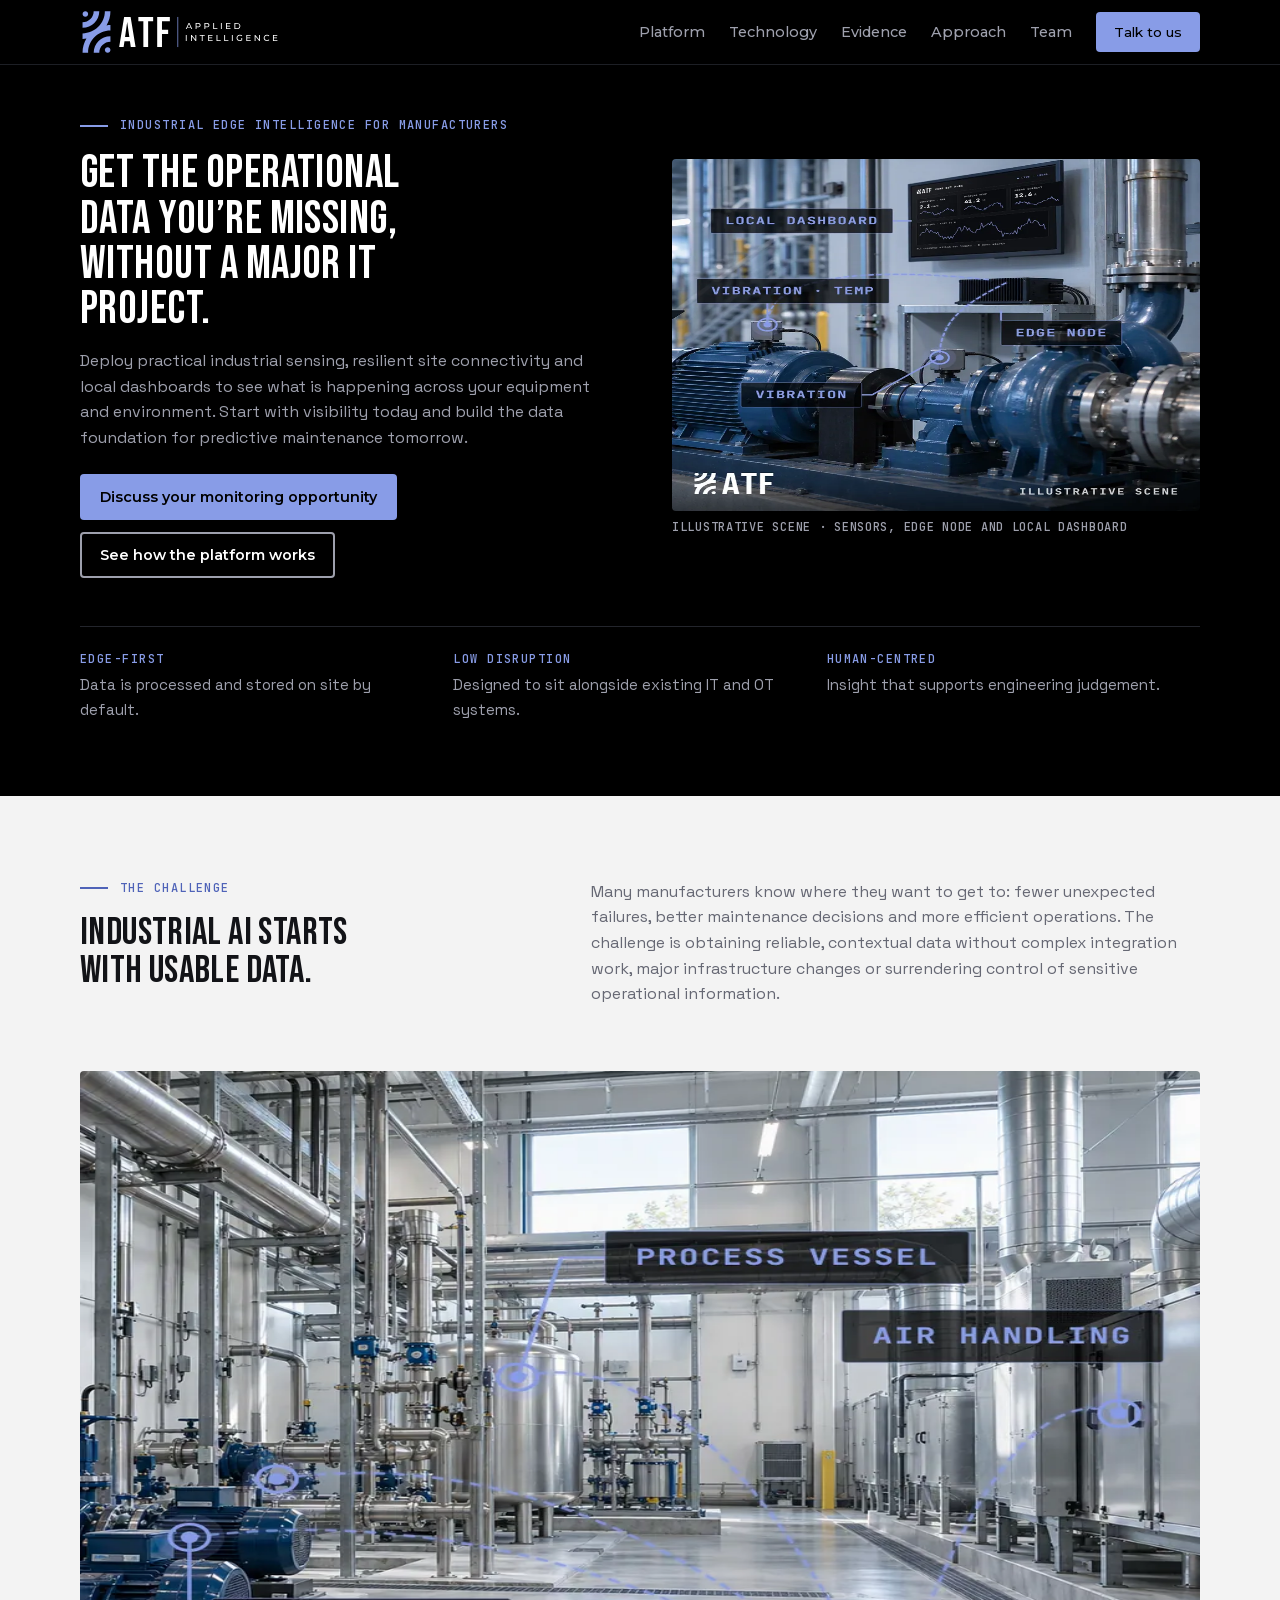
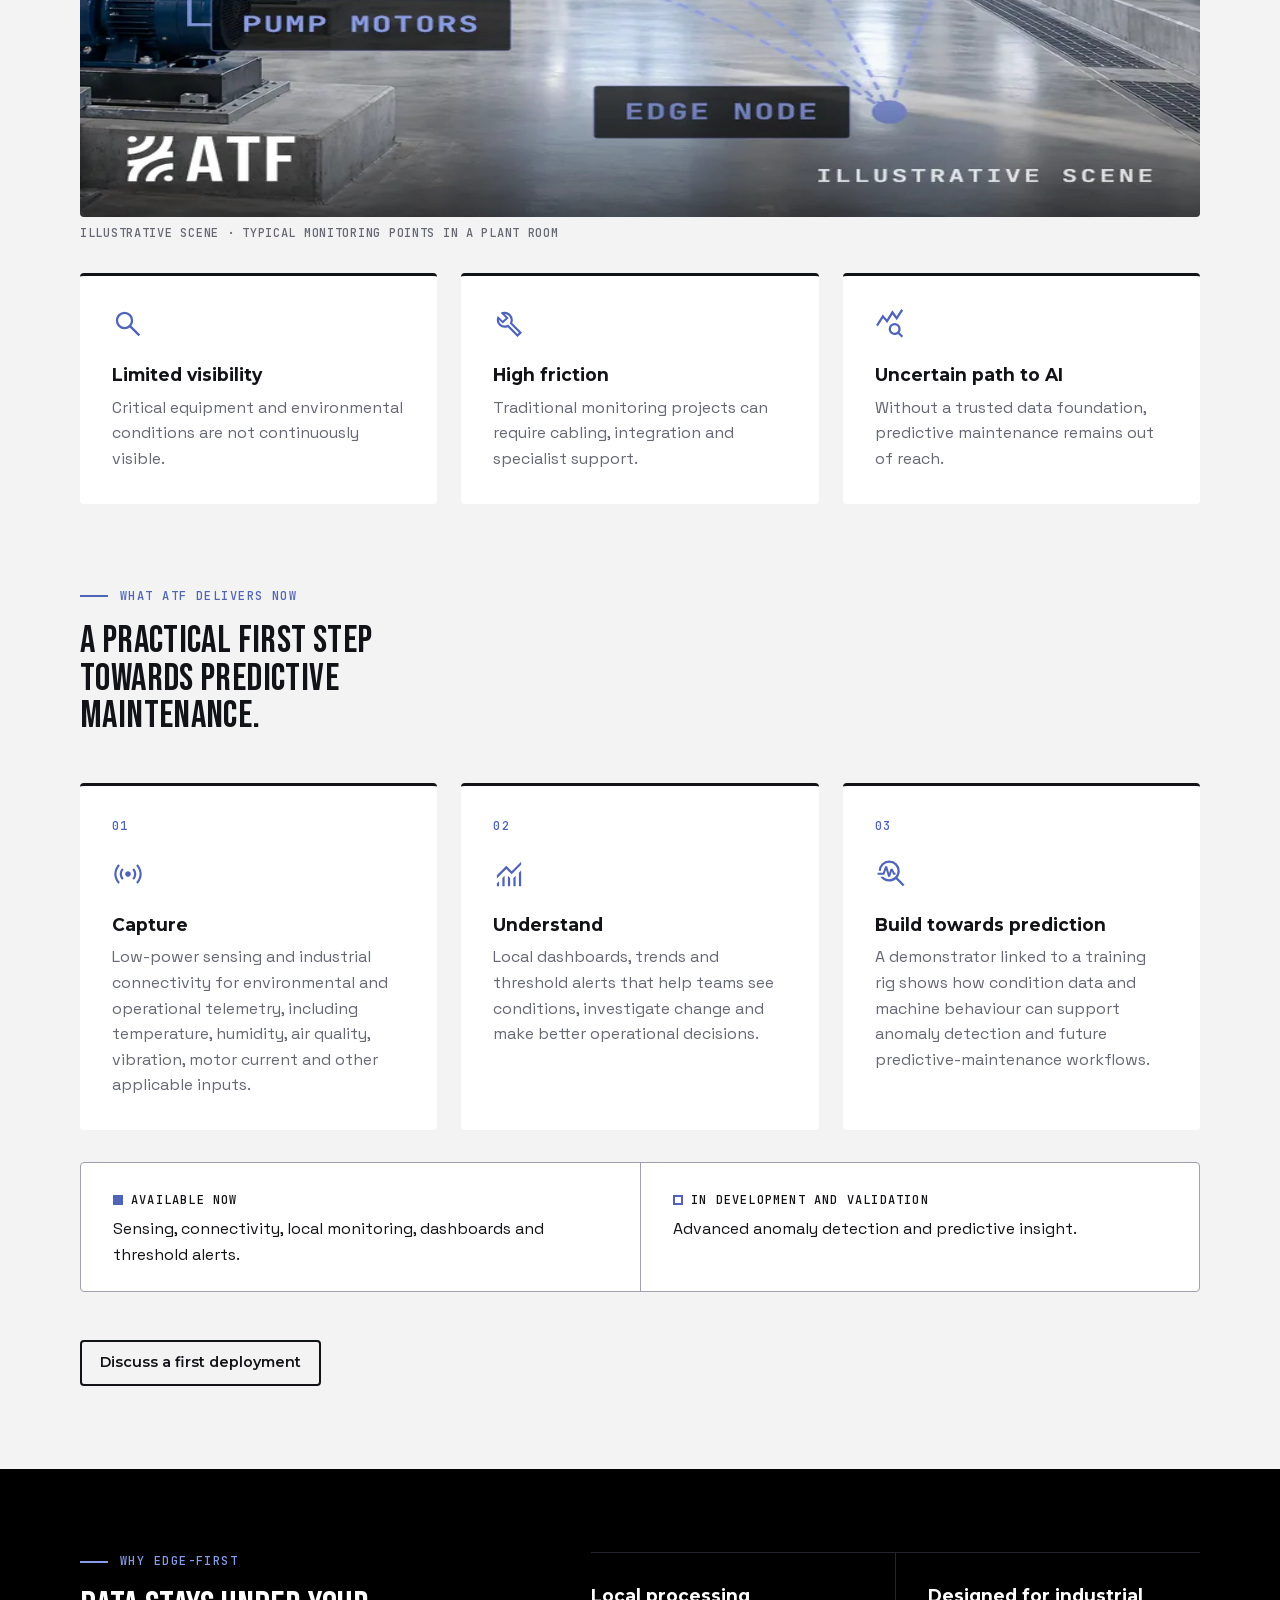
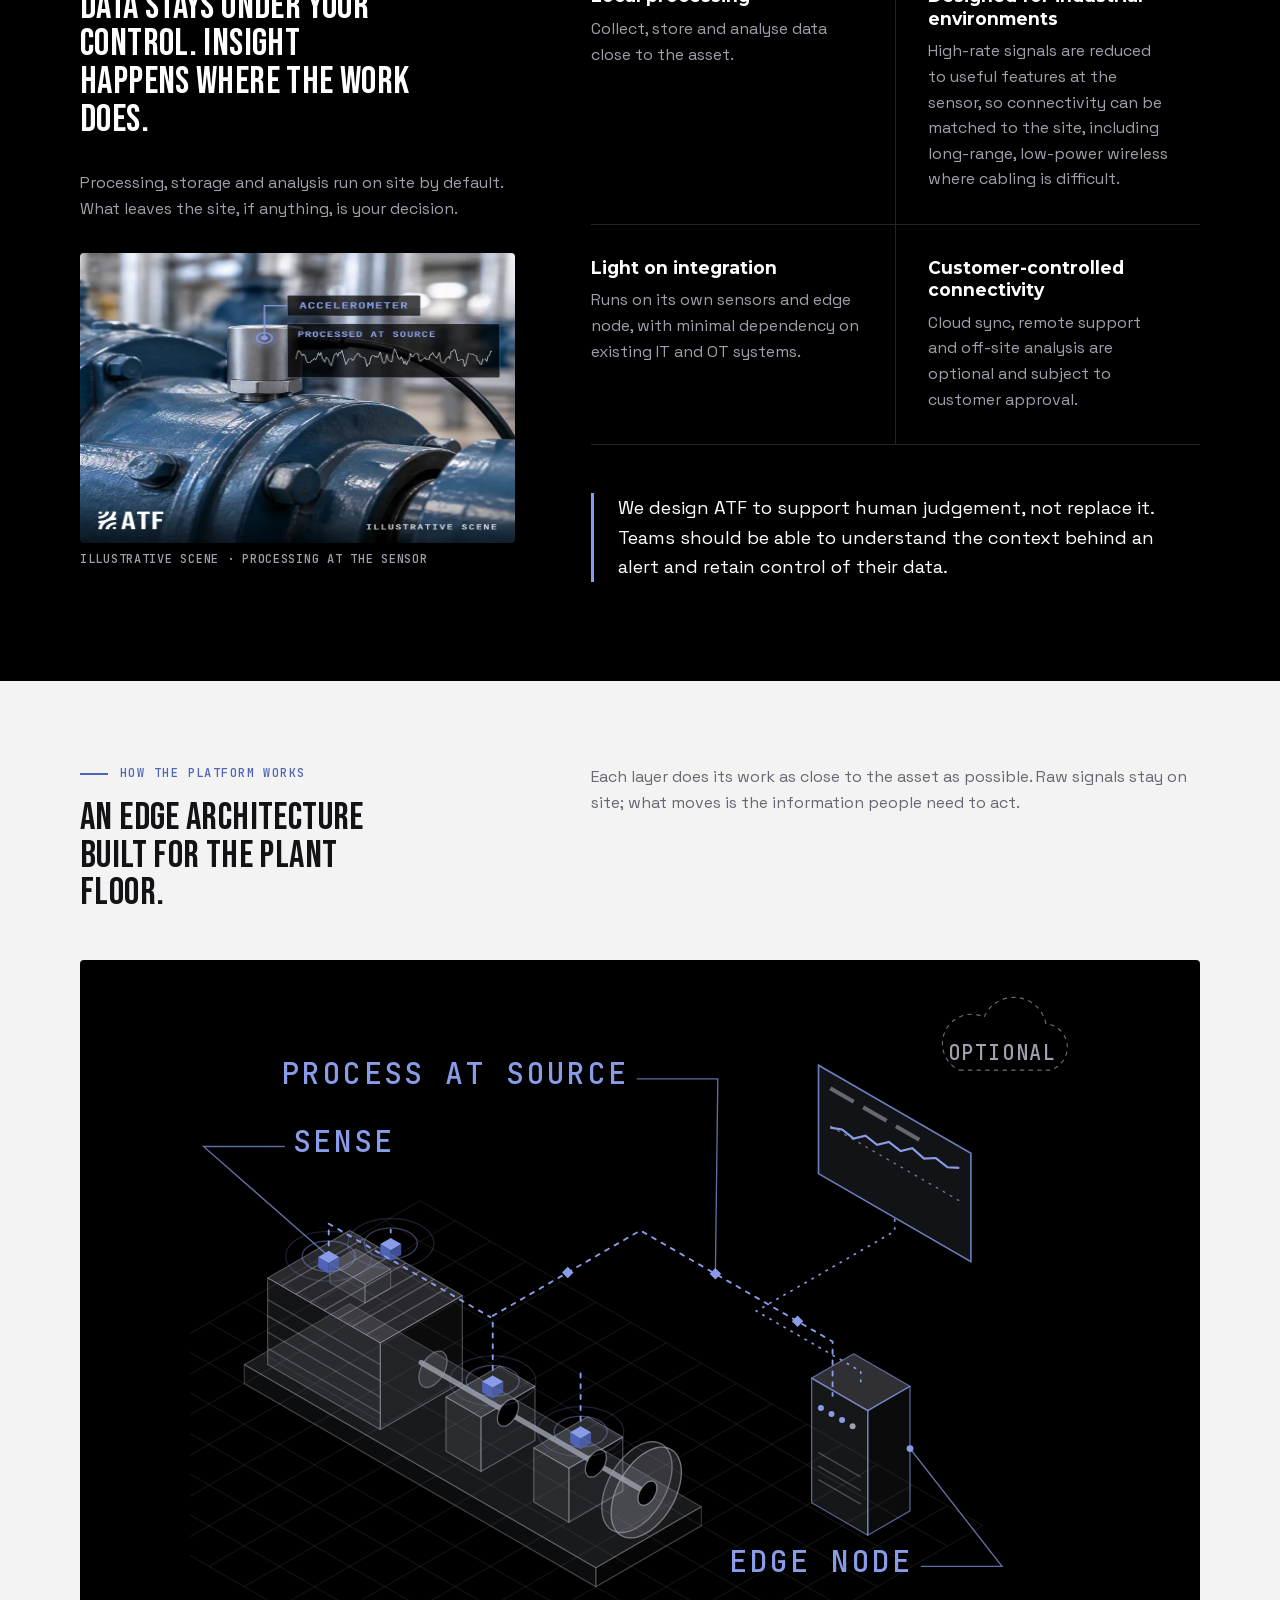
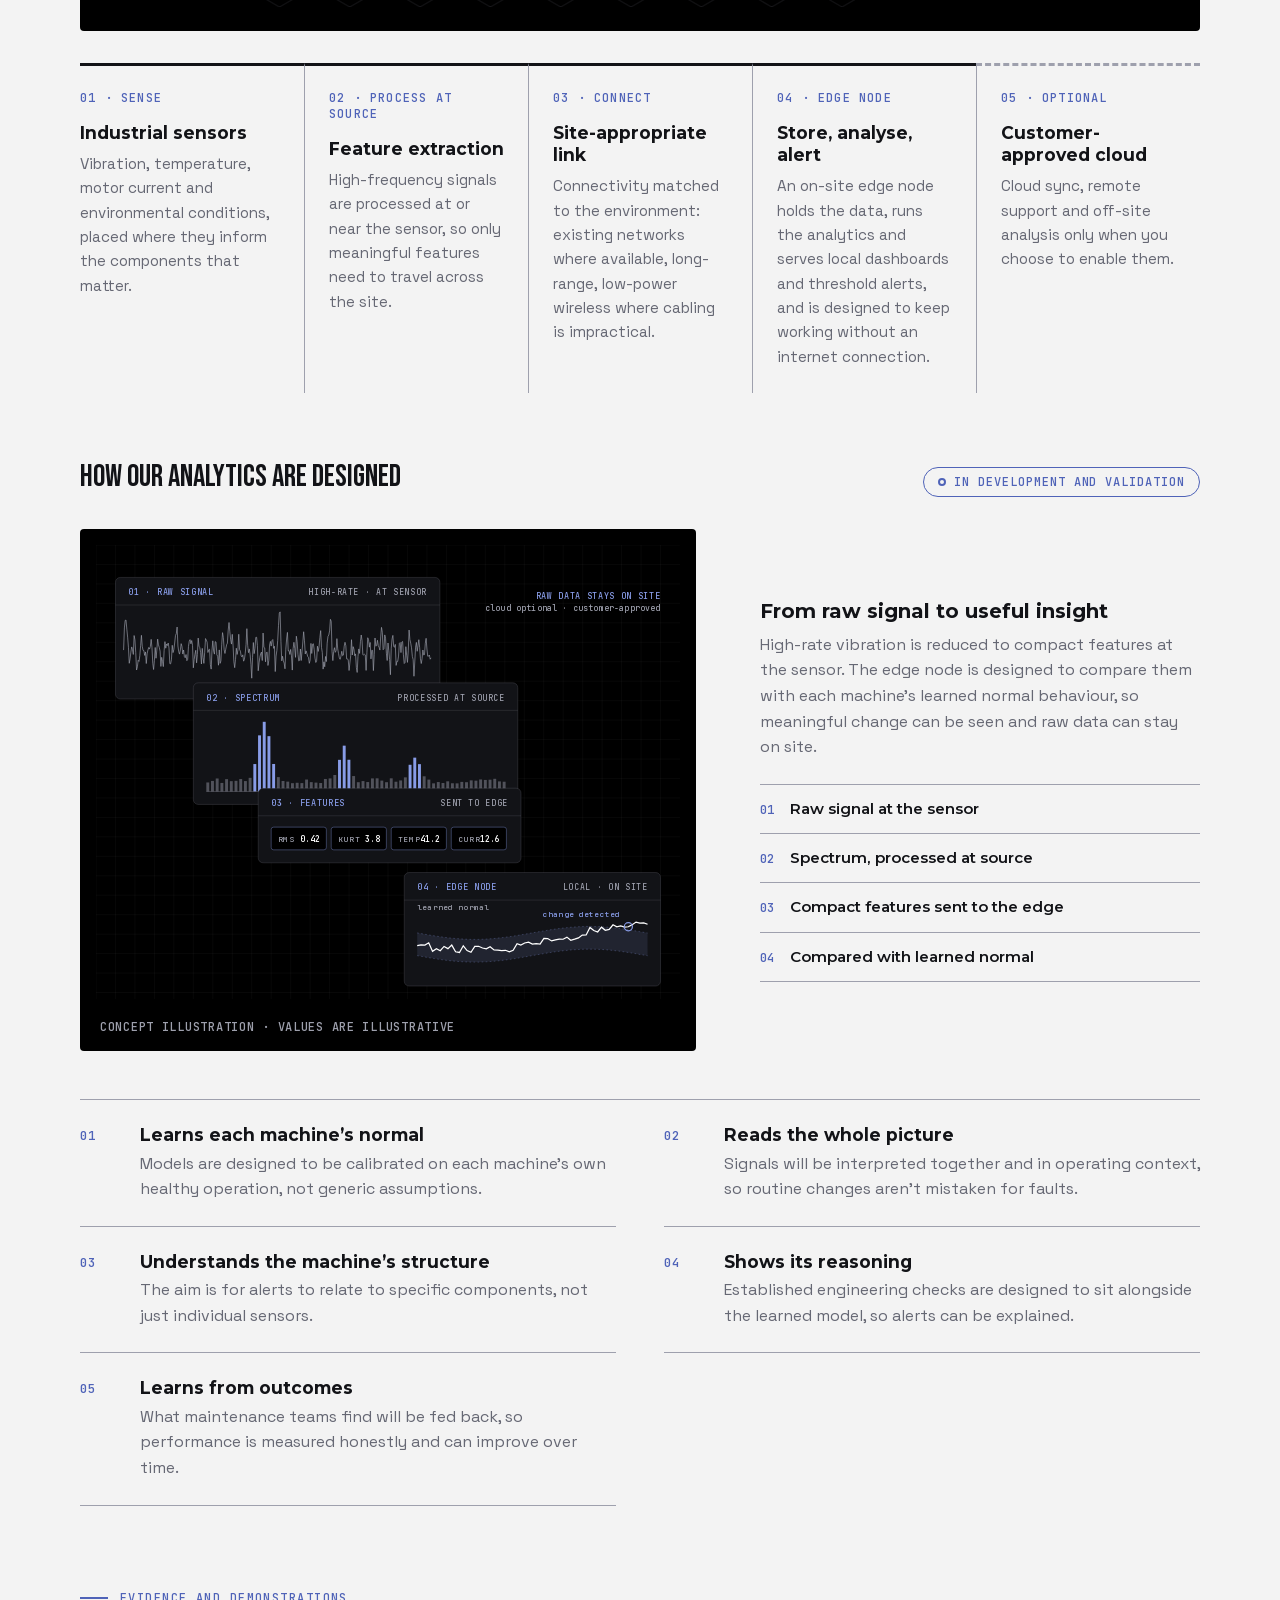
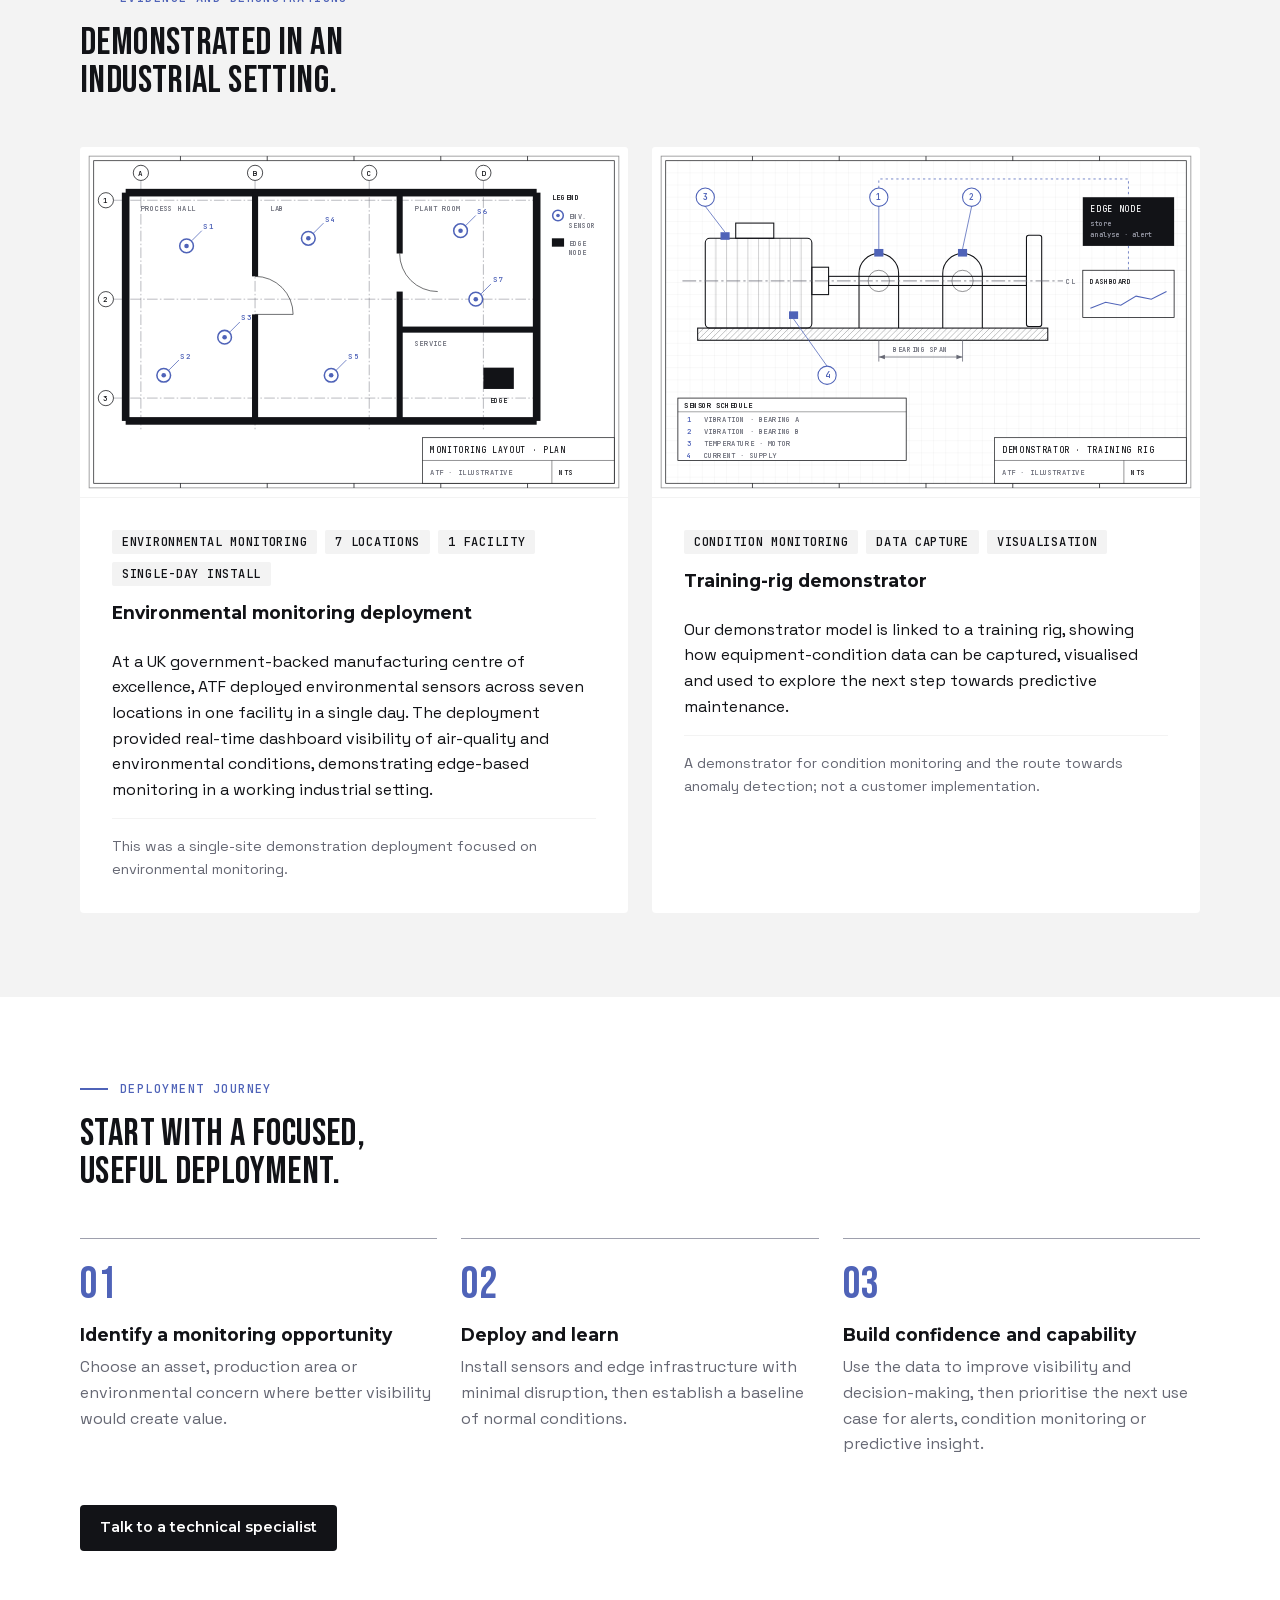
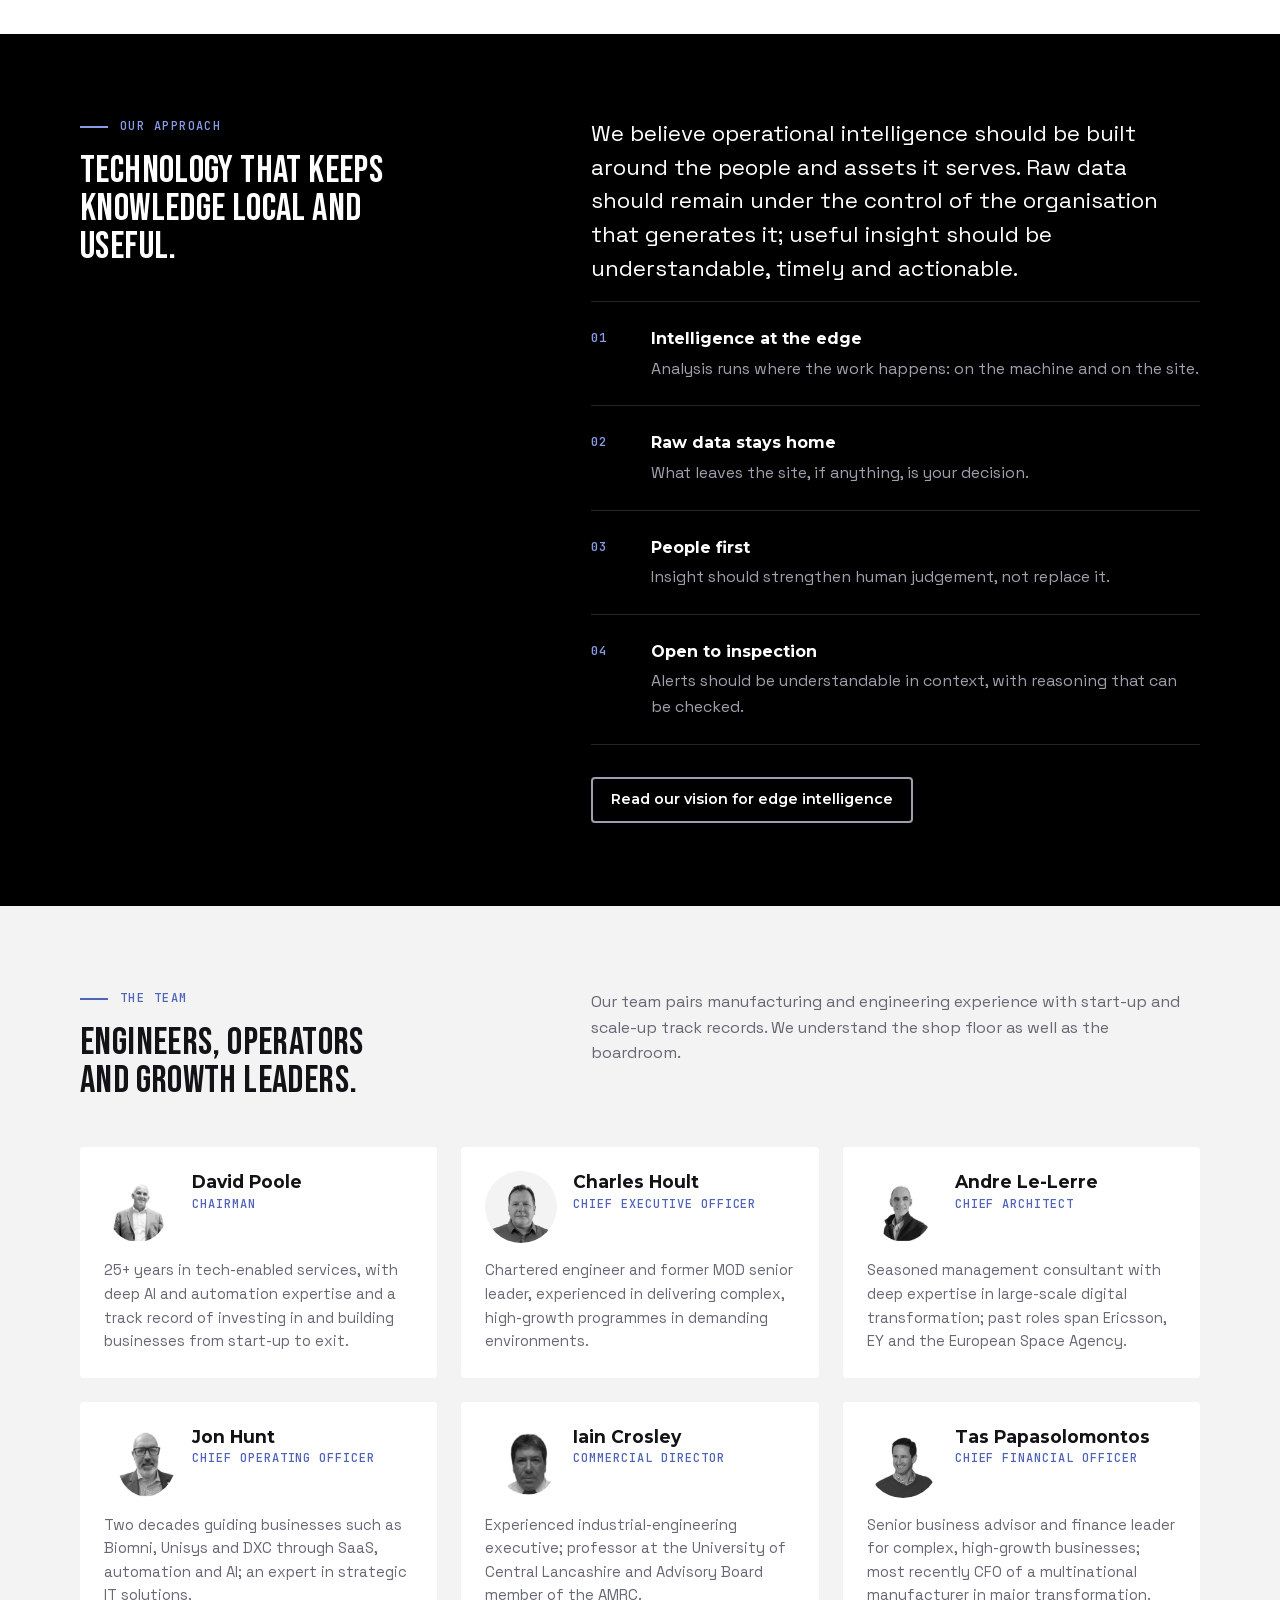
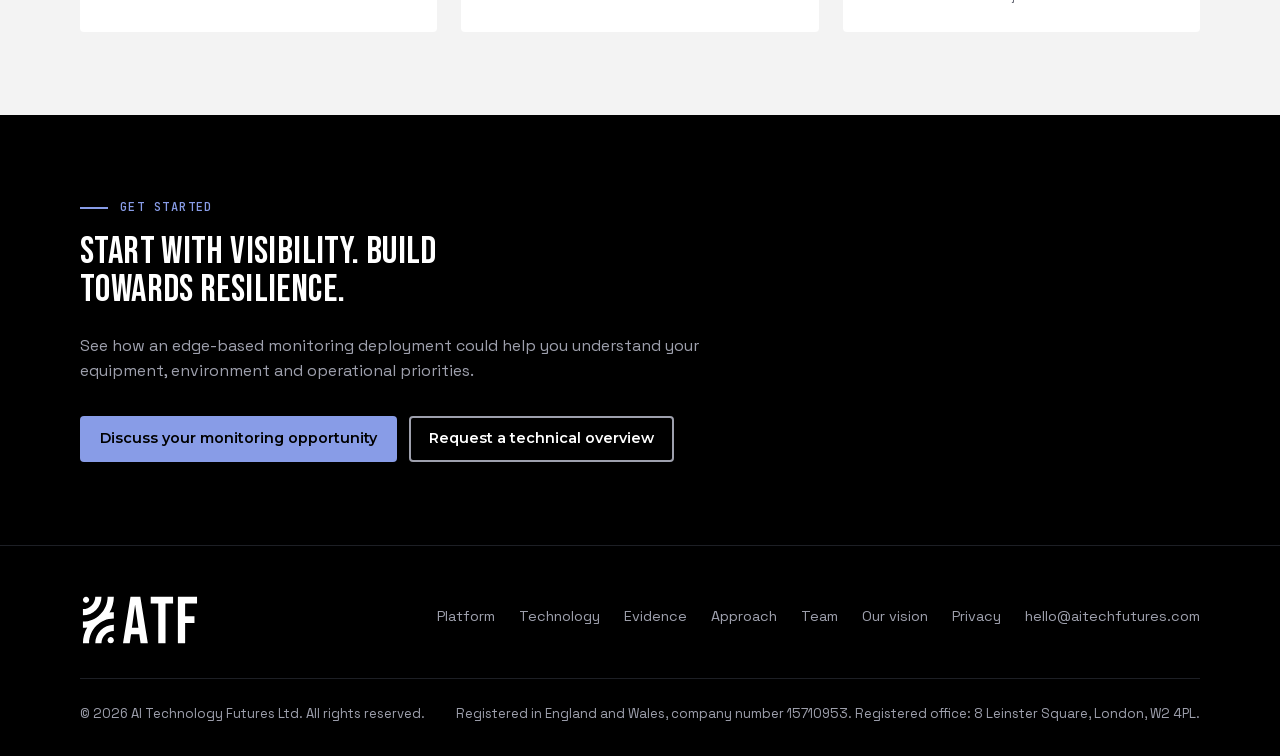
==== commit c76f9641: "Apply site review fixes: accuracy, accessibility, privacy and mobile - Self-host fonts and embed lab" ====
--- a/index.html
+++ b/index.html
@@ -8,6 +8,7 @@
 <!-- PREVIEW ONLY: remove the next line before this page goes live on aitechfutures.com -->
 <meta name="robots" content="noindex,nofollow">
 <link rel="canonical" href="https://www.aitechfutures.com/">
+<meta property="og:url" content="https://www.aitechfutures.com/">
 <meta property="og:type" content="website">
 <meta property="og:site_name" content="ATF">
 <meta property="og:title" content="Industrial Edge Intelligence for Manufacturers | ATF">
@@ -18,9 +19,7 @@
 <link rel="icon" href="favicon.svg" type="image/svg+xml">
 <link rel="apple-touch-icon" href="apple-touch-icon.png">
 <meta name="theme-color" content="#000000">
-<link rel="preconnect" href="https://fonts.googleapis.com">
-<link rel="preconnect" href="https://fonts.gstatic.com" crossorigin>
-<link rel="stylesheet" href="https://fonts.googleapis.com/css2?family=Bebas+Neue&family=JetBrains+Mono:wght@500;600&family=Montserrat:wght@500;600;700&family=Space+Grotesk:wght@400;500&display=swap">
+<link rel="preload" href="assets/fonts/bebas-neue.woff2" as="font" type="font/woff2" crossorigin>
 <link rel="stylesheet" href="assets/site.css">
 <script type="application/ld+json">
 {"@context":"https://schema.org","@type":"Organization","name":"AI Technology Futures Ltd","alternateName":"ATF","url":"https://www.aitechfutures.com/","logo":"https://www.aitechfutures.com/assets/logo/ATF_mark_colour.svg","email":"hello@aitechfutures.com","areaServed":"GB"}
@@ -63,9 +62,13 @@
           <a class="btn btn-secondary" href="#technology">See how the platform works</a>
         </div>
       </div>
-      <div class="hero-art">
-        <img src="assets/img/photo-hero.webp" width="1536" height="1024" alt="Illustrative scene: an engineer with a tablet beside a motor-driven pump. Sensors on the motor and pump bearing send data to an on-site edge node on a shelf, and a wall screen shows an ATF local dashboard with vibration, bearing temperature and motor current." fetchpriority="high">
-      </div>
+      <figure class="hero-art">
+        <picture>
+          <source media="(max-width:900px)" srcset="assets/img/photo-hero-mobile.webp" width="900" height="900">
+          <img src="assets/img/photo-hero.webp" width="1536" height="1024" alt="Illustrative scene: an engineer with a tablet beside a motor-driven pump. Sensors on the motor and pump bearing send data to an on-site edge node on a shelf, and a wall screen shows an ATF local dashboard with vibration, bearing temperature and motor current." fetchpriority="high">
+        </picture>
+        <figcaption>ILLUSTRATIVE SCENE · SENSORS, EDGE NODE AND LOCAL DASHBOARD</figcaption>
+      </figure>
     </div>
     <dl class="hero-foot">
       <div><dt>Edge-first</dt><dd>Data is processed and stored on site by default.</dd></div>
@@ -86,7 +89,10 @@
       <p class="lede">Many manufacturers know where they want to get to: fewer unexpected failures, better maintenance decisions and more efficient operations. The challenge is obtaining reliable, contextual data without complex integration work, major infrastructure changes or surrendering control of sensitive operational information.</p>
     </div>
     <figure class="photo">
-      <img src="assets/img/photo-plant-room.webp" width="1536" height="1024" loading="lazy" alt="Illustrative scene: a plant room with pumps, a process vessel and air handling units. Callouts show where ambient, pump-motor, vessel and air-handling measurements could be taken, all linked to an on-site edge node.">
+      <picture>
+        <source media="(max-width:600px)" srcset="assets/img/photo-plant-room-mobile.webp" width="900" height="900">
+        <img src="assets/img/photo-plant-room.webp" width="1536" height="1024" loading="lazy" alt="Illustrative scene: a plant room with pumps, a process vessel and air handling units. Callouts show where ambient, pump-motor, vessel and air-handling measurements could be taken, all linked to an on-site edge node.">
+      </picture>
       <figcaption>ILLUSTRATIVE SCENE · TYPICAL MONITORING POINTS IN A PLANT ROOM</figcaption>
     </figure>
     <div class="grid g3">
@@ -110,7 +116,7 @@
 </section>
 
 <!-- 3. WHAT ATF DELIVERS NOW -->
-<section id="platform" aria-labelledby="platform-h" style="padding-top:0">
+<section class="flush" id="platform" aria-labelledby="platform-h">
   <div class="wrap">
     <div class="sec-head">
       <p class="eyebrow">What ATF delivers now</p>
@@ -127,7 +133,7 @@
         <span class="ix">02</span>
         <svg class="ic" aria-hidden="true"><use href="assets/icons.svg#i-monitoring"/></svg>
         <h3>Understand</h3>
-        <p>Local dashboards, trends and alerts that help teams see conditions, investigate change and make better operational decisions.</p>
+        <p>Local dashboards, trends and threshold alerts that help teams see conditions, investigate change and make better operational decisions.</p>
       </article>
       <article class="card">
         <span class="ix">03</span>
@@ -137,9 +143,10 @@
       </article>
     </div>
     <div class="status" role="group" aria-label="Product maturity">
-      <div class="now"><span class="tag">Available now</span><p>Sensing, connectivity, local monitoring and dashboards.</p></div>
+      <div class="now"><span class="tag">Available now</span><p>Sensing, connectivity, local monitoring, dashboards and threshold alerts.</p></div>
       <div class="dev"><span class="tag">In development and validation</span><p>Advanced anomaly detection and predictive insight.</p></div>
     </div>
+    <div class="after"><a class="btn btn-secondary" href="mailto:hello@aitechfutures.com?subject=First%20deployment">Discuss a first deployment</a></div>
   </div>
 </section>
 
@@ -150,9 +157,12 @@
       <div>
         <p class="eyebrow">Why edge-first</p>
         <h2 id="edge-h">Data stays under your control. Insight happens where the work does.</h2>
-        <p class="lede" style="margin-top:24px">Edge-first by default. Your operational data remains under your control.</p>
+        <p class="lede more">Processing, storage and analysis run on site by default. What leaves the site, if anything, is your decision.</p>
         <figure class="photo photo-dark">
-          <img src="assets/img/photo-sensor.webp" width="1536" height="1024" loading="lazy" alt="Illustrative scene: close-up of an accelerometer on a motor bearing housing, with a callout showing a high-rate vibration signal being reduced to compact features at the source.">
+          <picture>
+            <source media="(max-width:600px)" srcset="assets/img/photo-sensor-mobile.webp" width="900" height="900">
+            <img src="assets/img/photo-sensor.webp" width="1536" height="1024" loading="lazy" alt="Illustrative scene: close-up of an accelerometer on a motor bearing housing, with a callout showing a high-rate vibration signal being reduced to compact features at the source.">
+          </picture>
           <figcaption>ILLUSTRATIVE SCENE · PROCESSING AT THE SENSOR</figcaption>
         </figure>
       </div>
@@ -160,7 +170,7 @@
         <div class="benefits">
           <div><h3>Local processing</h3><p>Collect, store and analyse data close to the asset.</p></div>
           <div><h3>Designed for industrial environments</h3><p>High-rate signals are reduced to useful features at the sensor, so connectivity can be matched to the site, including long-range, low-power wireless where cabling is difficult.</p></div>
-          <div><h3>Low disruption</h3><p>Minimise dependency on existing IT and OT systems.</p></div>
+          <div><h3>Light on integration</h3><p>Runs on its own sensors and edge node, with minimal dependency on existing IT and OT systems.</p></div>
           <div><h3>Customer-controlled connectivity</h3><p>Cloud sync, remote support and off-site analysis are optional and subject to customer approval.</p></div>
         </div>
         <p class="trust">We design ATF to support human judgement, not replace it. Teams should be able to understand the context behind an alert and retain control of their data.</p>
@@ -181,16 +191,18 @@
     </div>
 
     <figure class="iso">
-      <img src="assets/img/hero-iso.svg" width="665" height="460" loading="lazy" alt="Isometric illustration: sensors on a motor-driven machine send processed data along dashed routes to an on-site edge node, which serves a local dashboard. A connection to the cloud is optional.">
+      <picture>
+        <source media="(max-width:600px)" srcset="assets/img/hero-iso-mobile.svg">
+        <img src="assets/img/hero-iso.svg" width="665" height="460" loading="lazy" alt="Isometric illustration: sensors on a motor-driven machine send processed data along dashed routes to an on-site edge node, which serves a local dashboard. A connection to the cloud is optional.">
+      </picture>
     </figure>
     <ol class="arch" aria-label="Platform architecture, from sensor to optional cloud">
       <li><span class="k">01 · Sense</span><h3>Industrial sensors</h3><p>Vibration, temperature, motor current and environmental conditions, placed where they inform the components that matter.</p></li>
       <li><span class="k">02 · Process at source</span><h3>Feature extraction</h3><p>High-frequency signals are processed at or near the sensor, so only meaningful features need to travel across the site.</p></li>
       <li><span class="k">03 · Connect</span><h3>Site-appropriate link</h3><p>Connectivity matched to the environment: existing networks where available, long-range, low-power wireless where cabling is impractical.</p></li>
-      <li><span class="k">04 · Edge node</span><h3>Store, analyse, alert</h3><p>An on-site edge node holds the data, runs the analytics and serves local dashboards and alerts, and is designed to keep working without an internet connection.</p></li>
+      <li><span class="k">04 · Edge node</span><h3>Store, analyse, alert</h3><p>An on-site edge node holds the data, runs the analytics and serves local dashboards and threshold alerts, and is designed to keep working without an internet connection.</p></li>
       <li class="opt"><span class="k">05 · Optional</span><h3>Customer-approved cloud</h3><p>Cloud sync, remote support and off-site analysis only when you choose to enable them.</p></li>
     </ol>
-
 
     <div class="principles">
       <div class="head">
@@ -204,7 +216,7 @@
         </figure>
         <div class="signal-text">
           <h3>From raw signal to useful insight</h3>
-          <p>High-rate vibration is reduced to compact features at the sensor. The edge node compares them with each machine’s learned normal behaviour, so meaningful change can be seen and raw data can stay on site.</p>
+          <p>High-rate vibration is reduced to compact features at the sensor. The edge node is designed to compare them with each machine’s learned normal behaviour, so meaningful change can be seen and raw data can stay on site.</p>
           <ol class="chain">
             <li><span>01</span>Raw signal at the sensor</li>
             <li><span>02</span>Spectrum, processed at source</li>
@@ -214,18 +226,18 @@
         </div>
       </div>
       <ol class="design">
-        <li><span class="n">01</span><div><h3>Learns each machine’s normal</h3><p>Models are calibrated on each machine’s own healthy operation, not generic assumptions.</p></div></li>
-        <li><span class="n">02</span><div><h3>Reads the whole picture</h3><p>Signals are interpreted together and in operating context, so routine changes aren’t mistaken for faults.</p></div></li>
-        <li><span class="n">03</span><div><h3>Understands the machine’s structure</h3><p>Alerts relate to specific components, not just individual sensors.</p></div></li>
-        <li><span class="n">04</span><div><h3>Shows its reasoning</h3><p>Established engineering checks sit alongside the learned model, so alerts can be explained.</p></div></li>
-        <li><span class="n">05</span><div><h3>Learns from outcomes</h3><p>What maintenance teams find is fed back, so performance is measured honestly and improves over time.</p></div></li>
+        <li><span class="n">01</span><div><h3>Learns each machine’s normal</h3><p>Models are designed to be calibrated on each machine’s own healthy operation, not generic assumptions.</p></div></li>
+        <li><span class="n">02</span><div><h3>Reads the whole picture</h3><p>Signals will be interpreted together and in operating context, so routine changes aren’t mistaken for faults.</p></div></li>
+        <li><span class="n">03</span><div><h3>Understands the machine’s structure</h3><p>The aim is for alerts to relate to specific components, not just individual sensors.</p></div></li>
+        <li><span class="n">04</span><div><h3>Shows its reasoning</h3><p>Established engineering checks are designed to sit alongside the learned model, so alerts can be explained.</p></div></li>
+        <li><span class="n">05</span><div><h3>Learns from outcomes</h3><p>What maintenance teams find will be fed back, so performance is measured honestly and can improve over time.</p></div></li>
       </ol>
     </div>
   </div>
 </section>
 
 <!-- 6. EVIDENCE -->
-<section id="evidence" aria-labelledby="evidence-h" style="padding-top:0">
+<section class="flush" id="evidence" aria-labelledby="evidence-h">
   <div class="wrap">
     <div class="sec-head">
       <p class="eyebrow">Evidence and demonstrations</p>
@@ -237,7 +249,7 @@
         <div class="body">
           <ul class="meta" aria-label="Deployment facts"><li>Environmental monitoring</li><li>7 locations</li><li>1 facility</li><li>Single-day install</li></ul>
           <h3>Environmental monitoring deployment</h3>
-          <p>At a UK government-backed manufacturing centre of excellence, ATF deployed environmental sensors across seven locations in one facility in a single day. The deployment provided real-time dashboard visibility of air-quality and environmental conditions, demonstrating reliable edge-based monitoring in an industrial setting.</p>
+          <p>At a UK government-backed manufacturing centre of excellence, ATF deployed environmental sensors across seven locations in one facility in a single day. The deployment provided real-time dashboard visibility of air-quality and environmental conditions, demonstrating edge-based monitoring in a working industrial setting.</p>
           <p class="qual">This was a single-site demonstration deployment focused on environmental monitoring.</p>
         </div>
       </article>
@@ -255,7 +267,7 @@
 </section>
 
 <!-- 7. DEPLOYMENT JOURNEY -->
-<section aria-labelledby="journey-h" style="background:var(--white)">
+<section class="on-white" aria-labelledby="journey-h">
   <div class="wrap">
     <div class="sec-head">
       <p class="eyebrow">Deployment journey</p>
@@ -281,11 +293,11 @@
       <blockquote><p>We believe operational intelligence should be built around the people and assets it serves. Raw data should remain under the control of the organisation that generates it; useful insight should be understandable, timely and actionable.</p></blockquote>
       <ul class="tenets">
         <li><span class="n">01</span><div><strong>Intelligence at the edge</strong><span>Analysis runs where the work happens: on the machine and on the site.</span></div></li>
-        <li><span class="n">02</span><div><strong>Raw data stays home</strong><span>Your raw operational data remains under your control.</span></div></li>
+        <li><span class="n">02</span><div><strong>Raw data stays home</strong><span>What leaves the site, if anything, is your decision.</span></div></li>
         <li><span class="n">03</span><div><strong>People first</strong><span>Insight should strengthen human judgement, not replace it.</span></div></li>
         <li><span class="n">04</span><div><strong>Open to inspection</strong><span>Alerts should be understandable in context, with reasoning that can be checked.</span></div></li>
       </ul>
-      <p style="margin-top:24px"><a class="textlink" href="vision.html">Read our approach to edge intelligence →</a></p>
+      <div class="btns mt"><a class="btn btn-secondary" href="vision.html">Read our vision for edge intelligence</a></div>
     </div>
   </div>
 </section>
@@ -336,20 +348,18 @@
         <li><a href="#evidence">Evidence</a></li>
         <li><a href="#approach">Approach</a></li>
         <li><a href="#team">Team</a></li>
+        <li><a href="vision.html">Our vision</a></li>
+        <li><a href="privacy.html">Privacy</a></li>
         <li><a href="mailto:hello@aitechfutures.com">hello@aitechfutures.com</a></li>
       </ul>
     </nav>
     <div class="legal">
       <span>© 2026 AI Technology Futures Ltd. All rights reserved.</span>
+      <span>Registered in England and Wales, company number 15710953. Registered office: 8 Leinster Square, London, W2 4PL.</span>
     </div>
   </div>
 </footer>
 
-<script>
-(function(){var b=document.querySelector('.menu-btn'),n=document.getElementById('nav');if(!b)return;
-b.addEventListener('click',function(){var o=n.classList.toggle('open');b.setAttribute('aria-expanded',o);b.textContent=o?'Close':'Menu';});
-n.addEventListener('click',function(e){if(e.target.tagName==='A'&&n.classList.contains('open')){n.classList.remove('open');b.setAttribute('aria-expanded','false');b.textContent='Menu';}});
-document.addEventListener('keydown',function(e){if(e.key==='Escape'&&n.classList.contains('open')){n.classList.remove('open');b.setAttribute('aria-expanded','false');b.textContent='Menu';b.focus();}});})();
-</script>
+<script src="assets/site.js" defer></script>
 </body>
 </html>
--- a/assets/site.css
+++ b/assets/site.css
@@ -1,4 +1,8 @@
 /* ATF website — styles follow the ATF Brand Assets (Sept 2026). Tokens below are the brand palette; do not add colours. */
+@font-face{font-family:'Bebas Neue';font-style:normal;font-weight:400;font-display:swap;src:url(fonts/bebas-neue.woff2) format('woff2')}
+@font-face{font-family:'Montserrat';font-style:normal;font-weight:100 900;font-display:swap;src:url(fonts/montserrat.woff2) format('woff2')}
+@font-face{font-family:'Space Grotesk';font-style:normal;font-weight:300 700;font-display:swap;src:url(fonts/space-grotesk.woff2) format('woff2')}
+@font-face{font-family:'JetBrains Mono';font-style:normal;font-weight:400 800;font-display:swap;src:url(fonts/jetbrains-mono.woff2) format('woff2')}
 :root{
   --future-blue:#889CE7;      /* mark, accents, rules; text on black only */
   --tech-black:#000000;       /* dark backgrounds */
@@ -28,7 +32,6 @@
 .skip{position:absolute;left:-9999px;top:8px;background:var(--white);color:var(--logo-ink);padding:8px 16px;z-index:100;font-family:var(--f-sub);font-weight:600}
 .skip:focus{left:8px}
 .wrap{max-width:var(--wrap);margin:0 auto;padding:0 var(--gutter)}
-.sr{position:absolute;width:1px;height:1px;overflow:hidden;clip:rect(0 0 0 0);white-space:nowrap}
 
 /* type */
 h1,h2{font-family:var(--f-display);font-weight:400;letter-spacing:.01em;line-height:.98;margin:0}
@@ -39,7 +42,6 @@
 .eyebrow{font-family:var(--f-mono);font-size:.75rem;font-weight:500;letter-spacing:.12em;text-transform:uppercase;color:var(--deep-blue);display:flex;align-items:center;gap:12px;margin:0 0 var(--s3)}
 .eyebrow::before{content:"";width:28px;height:2px;background:currentColor}
 .lede{font-size:clamp(1rem,1.15vw,1.1rem);max-width:62ch;color:var(--text-gray)}
-.mono{font-family:var(--f-mono)}
 
 /* dark sections */
 .dark{background:var(--tech-black);color:var(--white)}
@@ -58,7 +60,7 @@
 .dark .btn-secondary{border-color:var(--industrial-gray);color:var(--white)}
 .dark .btn-secondary:hover{border-color:var(--white);background:transparent}
 .btns{display:flex;flex-wrap:wrap;gap:12px}
-.textlink{font-family:var(--f-sub);font-weight:600;font-size:.95rem}
+.btns.mt,.more{margin-top:var(--s5)}
 
 /* header */
 .site-header{position:sticky;top:0;z-index:50;background:var(--tech-black);border-bottom:1px solid #1d1f25}
@@ -70,6 +72,8 @@
 .nav a{color:var(--industrial-gray);text-decoration:none;font:500 .9rem var(--f-sub)}
 .nav a:hover{color:var(--white)}
 .nav .btn{min-height:40px;padding:8px 16px;font-size:.85rem}
+.site-header .btn-primary{background:var(--future-blue);color:var(--tech-black)}
+.site-header .btn-primary:hover{background:var(--white);color:var(--tech-black)}
 .menu-btn{display:none;background:none;border:1px solid #33353d;color:var(--white);border-radius:var(--radius);min-height:44px;padding:8px 14px;font:600 .85rem var(--f-sub)}
 @media (max-width:960px){
   .menu-btn{display:inline-flex}
@@ -78,34 +82,35 @@
   .nav ul{flex-direction:column;gap:0}
   .nav ul a{display:block;padding:12px 0;border-bottom:1px solid #1d1f25}
 }
-@media (max-width:420px){.brand img{width:200px}}
 
 /* sections */
 section{padding:clamp(56px,6.5vw,96px) 0}
 .sec-head{margin-bottom:clamp(28px,4vw,48px)}
 .sec-head h2+p{margin-top:var(--s4)}
+.flush{padding-top:0;scroll-margin-top:88px} /* follows a section with the same background; the margin clears the sticky header on anchor links */
+.on-white{background:var(--white)}
 
 /* hero */
 .hero{padding:clamp(32px,4vw,56px) 0 clamp(40px,4.5vw,64px);position:relative;overflow:hidden}
 .hero-grid{display:grid;grid-template-columns:1fr 1fr;gap:clamp(32px,5vw,72px);align-items:center}
 .hero h1{max-width:19ch}
 .hero .lede{margin:var(--s3) 0 var(--s4)}
-.hero-art{aspect-ratio:1536/1024;width:100%}
-.hero-art img{border-radius:var(--radius)}
-.hero-art img{width:100%;height:auto}
+.hero-art{margin:0;width:100%}
+.hero-art img{width:100%;height:auto;aspect-ratio:1536/1024;border-radius:var(--radius)}
+.hero-art figcaption{color:var(--industrial-gray);margin-top:var(--s2)}
+.hero-art picture,.photo picture{display:block}
 .hero-foot{margin-top:clamp(32px,4vw,48px);display:grid;grid-template-columns:repeat(3,1fr);border-top:1px solid #23252c}
 .hero-foot div{padding:var(--s4) var(--s4) 0 0}
-.hero-foot dt{font:500 .72rem var(--f-mono);letter-spacing:.12em;text-transform:uppercase;color:var(--future-blue);margin-bottom:6px}
+.hero-foot dt{font:500 .75rem var(--f-mono);letter-spacing:.12em;text-transform:uppercase;color:var(--future-blue);margin-bottom:6px}
 .hero-foot dd{margin:0;color:var(--industrial-gray);font-size:.95rem}
-@media (max-width:900px){.hero-grid{grid-template-columns:1fr}.hero-art{max-width:560px}.hero-foot{grid-template-columns:1fr}.hero-foot div{padding:var(--s3) 0;border-bottom:1px solid #23252c}}
+@media (max-width:900px){.hero-grid{grid-template-columns:1fr}.hero-art{max-width:560px}.hero-art img{aspect-ratio:1/1}.hero-foot{grid-template-columns:1fr}.hero-foot div{padding:var(--s3) 0;border-bottom:1px solid #23252c}}
 
 /* cards */
 .grid{display:grid;gap:var(--s4)}
 .g3{grid-template-columns:repeat(3,1fr)}
-.g4{grid-template-columns:repeat(4,1fr)}
 .g2{grid-template-columns:repeat(2,1fr)}
-@media (max-width:960px){.g4{grid-template-columns:repeat(2,1fr)}.g3{grid-template-columns:1fr}}
-@media (max-width:720px){.g2,.g4{grid-template-columns:1fr}}
+@media (max-width:960px){.g3{grid-template-columns:1fr}}
+@media (max-width:720px){.g2{grid-template-columns:1fr}}
 .card{background:var(--white);border-radius:var(--radius);padding:var(--s5);border-top:3px solid var(--logo-ink)}
 .card p{color:var(--text-gray);margin:0}
 .card .ix{font:500 .75rem var(--f-mono);letter-spacing:.1em;color:var(--deep-blue);display:block;margin-bottom:var(--s4)}
@@ -121,7 +126,7 @@
 .status{margin-top:var(--s5);display:grid;grid-template-columns:1fr 1fr;border:1px solid var(--industrial-gray);border-radius:var(--radius);background:var(--white)}
 .status>div{padding:var(--s4) var(--s5)}
 .status>div+div{border-left:1px solid var(--industrial-gray)}
-.status .tag{display:inline-flex;align-items:center;gap:8px;font:500 .74rem var(--f-mono);letter-spacing:.1em;text-transform:uppercase;margin-bottom:var(--s2)}
+.status .tag{display:inline-flex;align-items:center;gap:8px;font:500 .75rem var(--f-mono);letter-spacing:.1em;text-transform:uppercase;margin-bottom:var(--s2)}
 .status .tag::before{content:"";width:10px;height:10px;background:var(--deep-blue)}
 .status .dev .tag::before{background:transparent;border:2px solid var(--deep-blue)}
 .status p{margin:0}
@@ -137,22 +142,19 @@
 .trust{margin-top:var(--s6);padding-left:var(--s4);border-left:3px solid var(--future-blue);font-size:1.15rem;max-width:60ch;color:var(--white)}
 
 /* architecture */
-.arch{list-style:none;margin:0;padding:0;display:grid;grid-template-columns:repeat(5,1fr);gap:0;counter-reset:a}
+.arch{list-style:none;margin:0;padding:0;display:grid;grid-template-columns:repeat(5,1fr);gap:0}
 .arch li{position:relative;padding:var(--s4) var(--s4) var(--s4) 0;border-top:3px solid var(--logo-ink)}
 .arch li+li{padding-left:var(--s4);border-left:1px solid var(--industrial-gray)}
 .arch li.opt{border-top-style:dashed;border-top-color:var(--industrial-gray)}
-.arch .k{font:500 .72rem var(--f-mono);letter-spacing:.1em;color:var(--deep-blue);text-transform:uppercase;display:block;margin-bottom:var(--s3)}
+.arch .k{font:500 .75rem var(--f-mono);letter-spacing:.1em;color:var(--deep-blue);text-transform:uppercase;display:block;margin-bottom:var(--s3)}
 .arch p{color:var(--text-gray);font-size:.95rem;margin:0}
 @media (max-width:960px){.arch{grid-template-columns:1fr}.arch li,.arch li+li{padding:var(--s4) 0 var(--s4) var(--s5);border-left:3px solid var(--logo-ink);border-top:0}.arch li.opt{border-left-style:dashed;border-left-color:var(--industrial-gray)}}
-.figure{margin:var(--s6) 0 0;background:var(--tech-black);border-radius:var(--radius);padding:clamp(12px,2vw,24px)}
-.figure img{width:100%;height:auto;aspect-ratio:720/420}
 figcaption{font:500 .75rem var(--f-mono);letter-spacing:.06em;color:var(--text-gray);margin-top:var(--s3)}
-.figure figcaption{color:var(--industrial-gray)}
 
 .principles{margin-top:clamp(40px,5vw,64px)}
 .principles .head{display:flex;flex-wrap:wrap;justify-content:space-between;align-items:end;gap:var(--s3);margin-bottom:var(--s5)}
 .principles h3.big{font-family:var(--f-display);font-weight:400;font-size:clamp(1.7rem,2.4vw,2.1rem);margin:0}
-.pill{display:inline-flex;align-items:center;gap:8px;border:1.5px solid var(--deep-blue);color:var(--deep-blue);border-radius:999px;padding:6px 14px;font:500 .74rem var(--f-mono);letter-spacing:.08em;text-transform:uppercase}
+.pill{display:inline-flex;align-items:center;gap:8px;border:1.5px solid var(--deep-blue);color:var(--deep-blue);border-radius:999px;padding:6px 14px;font:500 .75rem var(--f-mono);letter-spacing:.08em;text-transform:uppercase}
 .pill::before{content:"";width:8px;height:8px;border-radius:50%;border:2px solid currentColor}
 
 /* evidence */
@@ -162,7 +164,7 @@
 .panel .body{padding:var(--s5);display:flex;flex-direction:column;gap:var(--s3);flex:1}
 .panel .body p{margin:0}
 .panel .meta{display:flex;flex-wrap:wrap;gap:8px;margin:0;padding:0;list-style:none}
-.panel .meta li{font:500 .72rem var(--f-mono);letter-spacing:.06em;text-transform:uppercase;background:var(--soft-gray);padding:4px 10px;border-radius:2px;color:var(--logo-ink)}
+.panel .meta li{font:500 .75rem var(--f-mono);letter-spacing:.06em;text-transform:uppercase;background:var(--soft-gray);padding:4px 10px;border-radius:2px;color:var(--logo-ink)}
 .qual{font-size:.9rem;color:var(--text-gray);border-top:1px solid var(--soft-gray);padding-top:var(--s3);margin-top:auto}
 
 /* journey */
@@ -189,7 +191,7 @@
 .person{background:var(--white);border-radius:var(--radius);padding:var(--s4);display:grid;grid-template-columns:72px 1fr;gap:var(--s3);align-items:start}
 .person img{width:72px;height:72px;border-radius:50%;object-fit:cover;filter:grayscale(1)}
 .person h3{margin:0}
-.person .role{font:500 .74rem var(--f-mono);letter-spacing:.08em;text-transform:uppercase;color:var(--deep-blue);margin:2px 0 var(--s2)}
+.person .role{font:500 .75rem var(--f-mono);letter-spacing:.08em;text-transform:uppercase;color:var(--deep-blue);margin:2px 0 var(--s2)}
 .person p{font-size:.92rem;color:var(--text-gray);margin:0;grid-column:1/-1}
 
 /* cta */
@@ -201,8 +203,9 @@
 .site-footer{background:var(--tech-black);color:var(--industrial-gray);border-top:1px solid #1d1f25;padding:var(--s6) 0 var(--s5);font-size:.9rem}
 .site-footer .wrap{display:flex;flex-wrap:wrap;justify-content:space-between;gap:var(--s5);align-items:flex-start}
 .site-footer img{width:120px;height:auto}
-.site-footer ul{list-style:none;margin:0;padding:0;display:flex;flex-wrap:wrap;gap:var(--s4)}
+.site-footer ul{list-style:none;margin:0;padding:0;display:flex;flex-wrap:wrap;gap:0 var(--s4)}
 .site-footer a{color:var(--industrial-gray);text-decoration:none}
+.site-footer ul a{display:inline-block;padding:11px 0}
 .site-footer a:hover{color:var(--white)}
 .site-footer .legal{width:100%;border-top:1px solid #1d1f25;padding-top:var(--s4);display:flex;flex-wrap:wrap;justify-content:space-between;gap:var(--s3);font-size:.82rem}
 
@@ -224,6 +227,8 @@
 .analogy p{margin:0;color:var(--text-gray)}
 .note{font:500 .78rem/1.5 var(--f-mono);letter-spacing:.04em;color:var(--text-gray);margin-top:var(--s4)}
 .dark .note{color:var(--industrial-gray)}
+.doc h2{font-size:clamp(1.5rem,2vw,1.8rem);max-width:none;margin:var(--s6) 0 var(--s3)}
+.doc h2:first-child{margin-top:0}
 .commit{list-style:none;margin:0;padding:0;display:grid;gap:0}
 .commit li{padding:var(--s4) 0 var(--s4) var(--s5);border-bottom:1px solid #23252c;position:relative;color:var(--white);font-size:1.08rem}
 .commit li::before{content:"";position:absolute;left:0;top:calc(var(--s4) + 9px);width:12px;height:2px;background:var(--future-blue)}
@@ -247,5 +252,7 @@
 .photo figcaption{margin-top:var(--s2)}
 .photo-dark{margin:var(--s5) 0 0}
 .photo-dark figcaption{color:var(--industrial-gray)}
+@media (max-width:600px){.photo img{aspect-ratio:1/1}} /* square crops with larger callouts on phones */
 .iso{margin:0 0 var(--s5);background:var(--tech-black);border-radius:var(--radius);padding:clamp(8px,2vw,24px)}
+.iso picture{display:block}
 .iso img{width:100%;max-width:900px;margin:0 auto;height:auto;aspect-ratio:665/460}
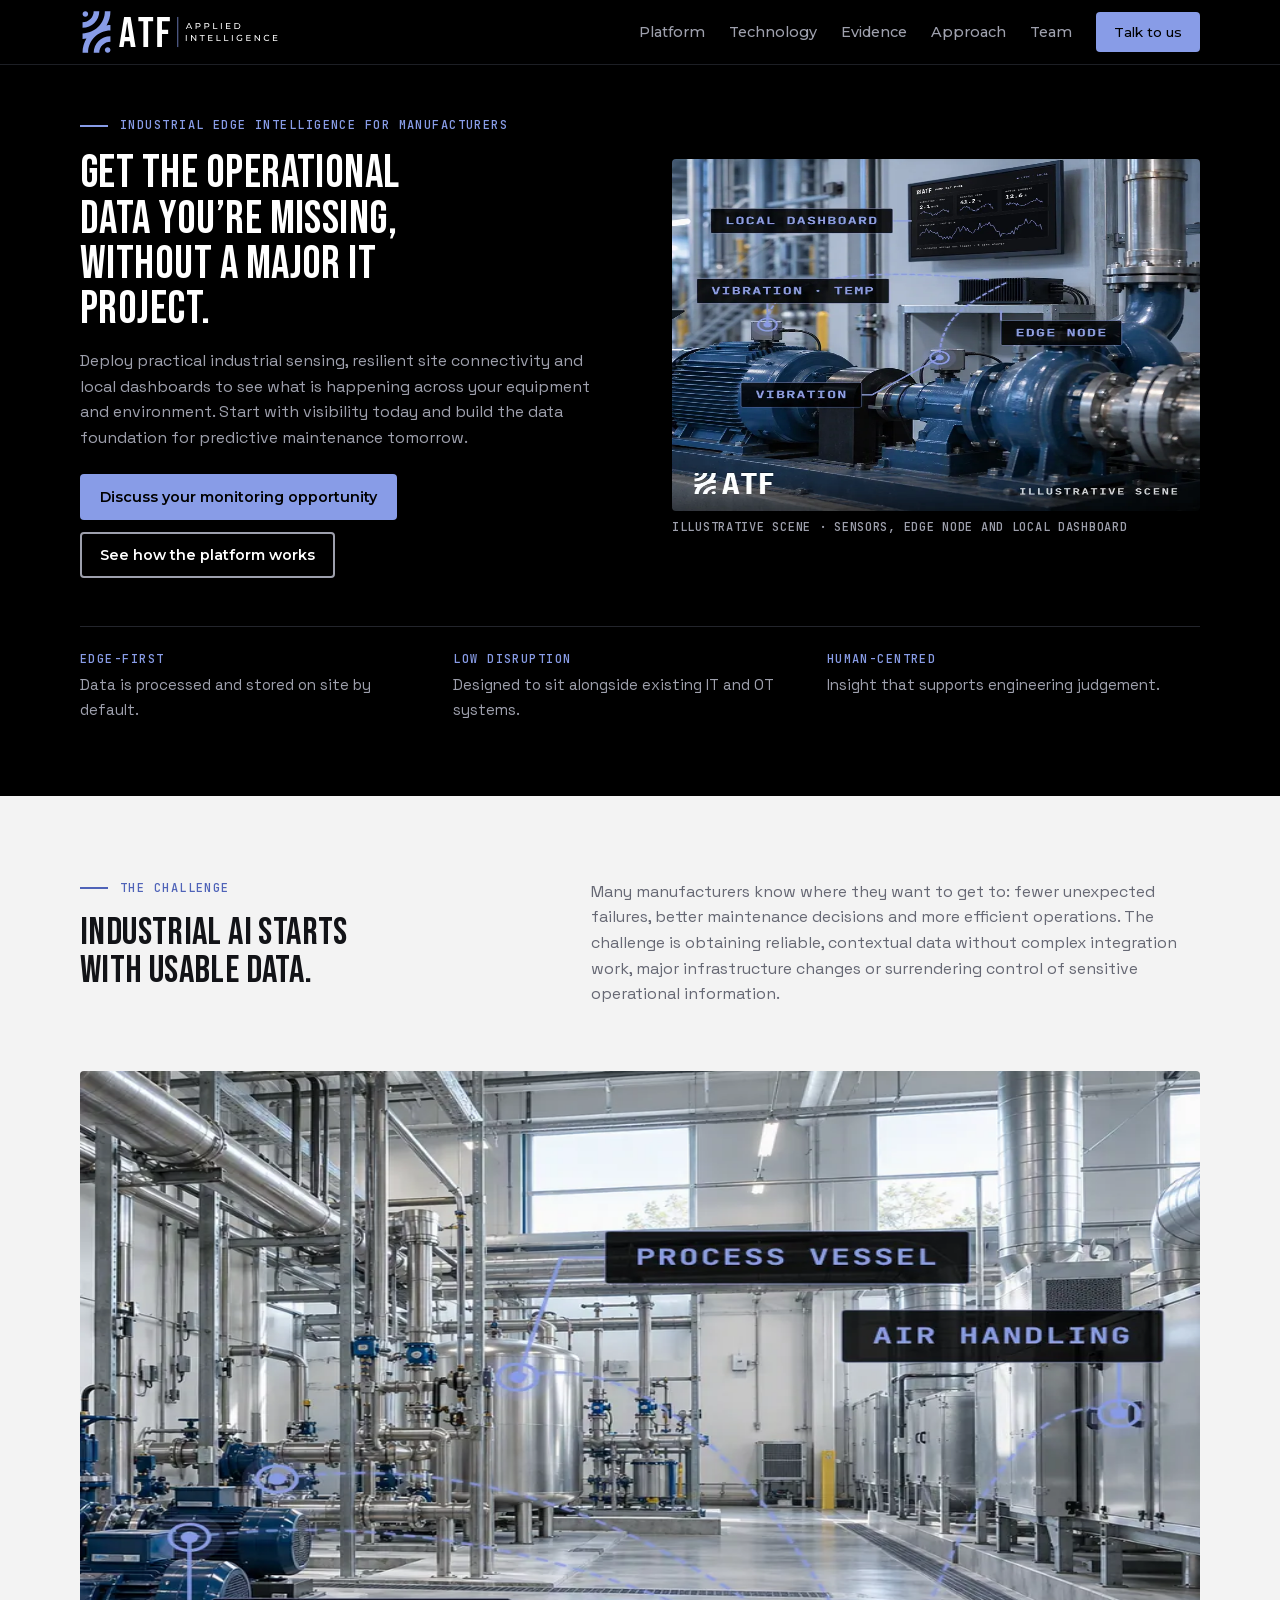
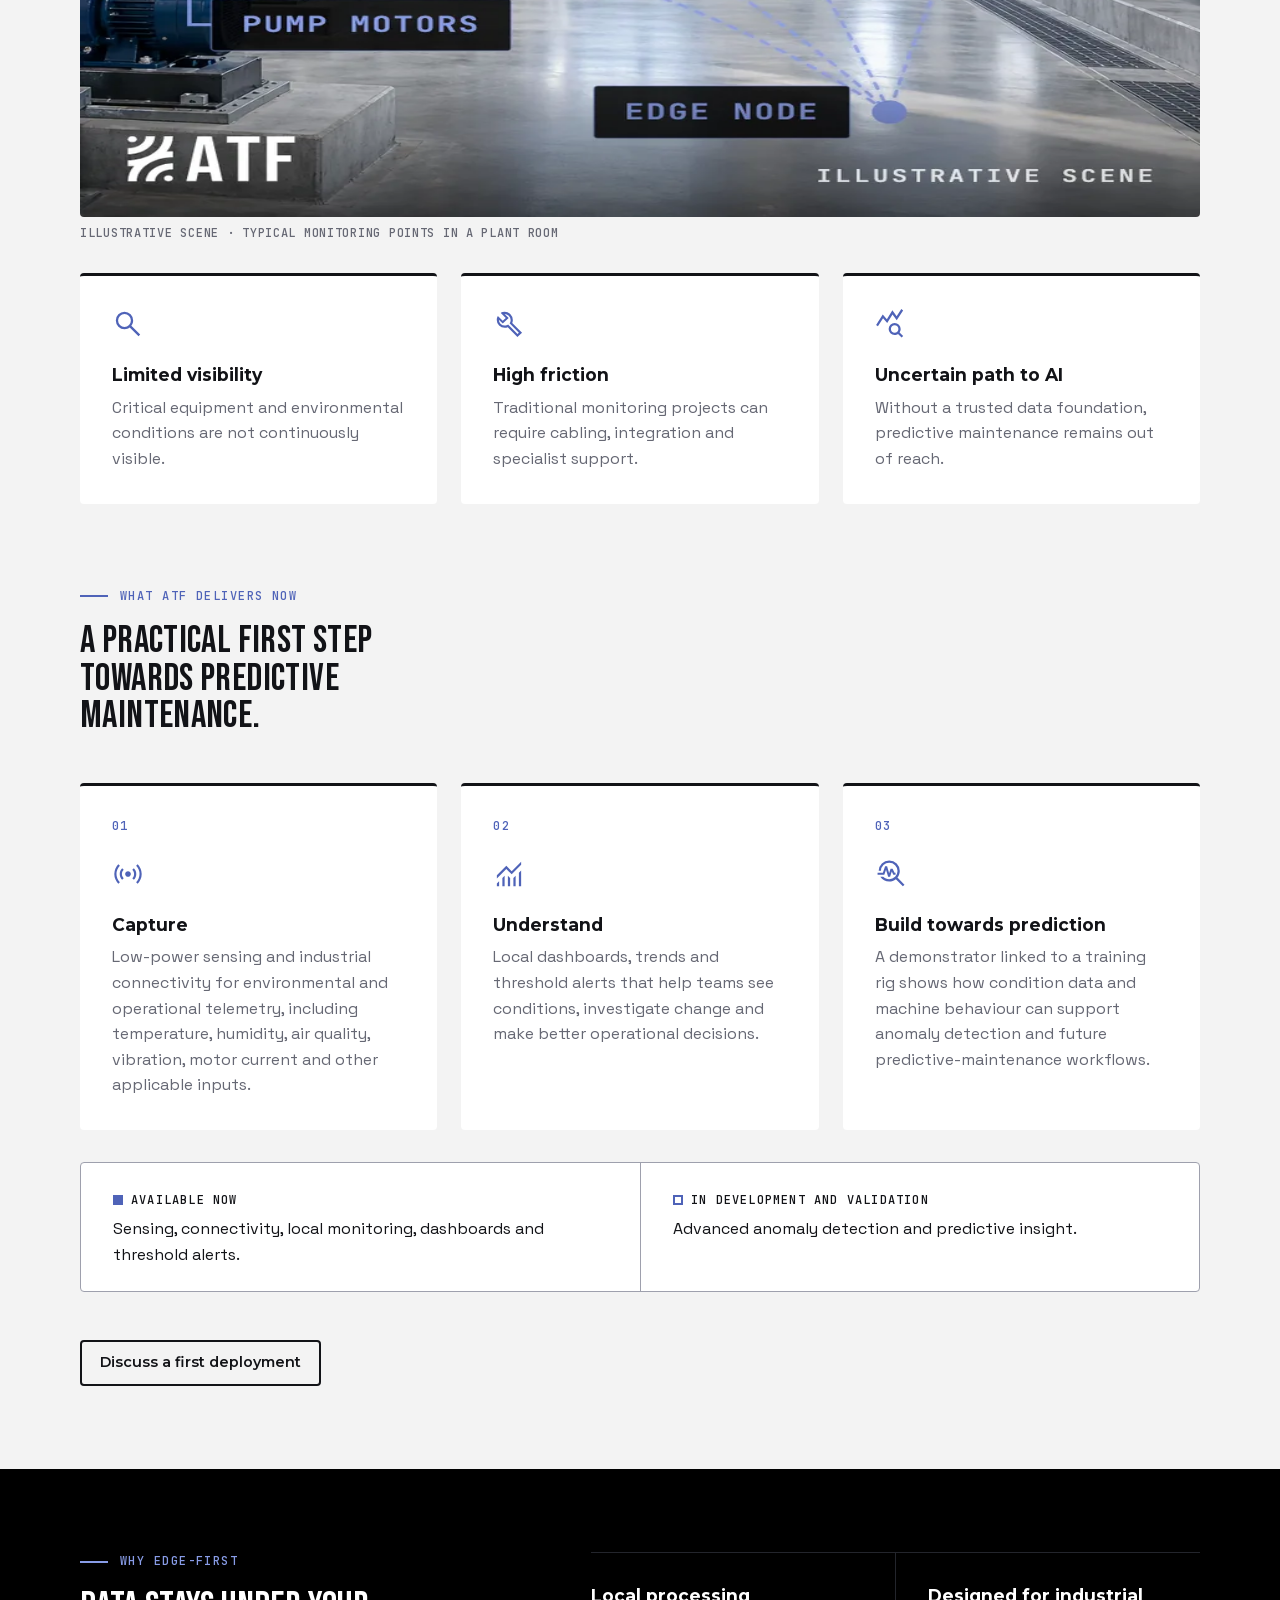
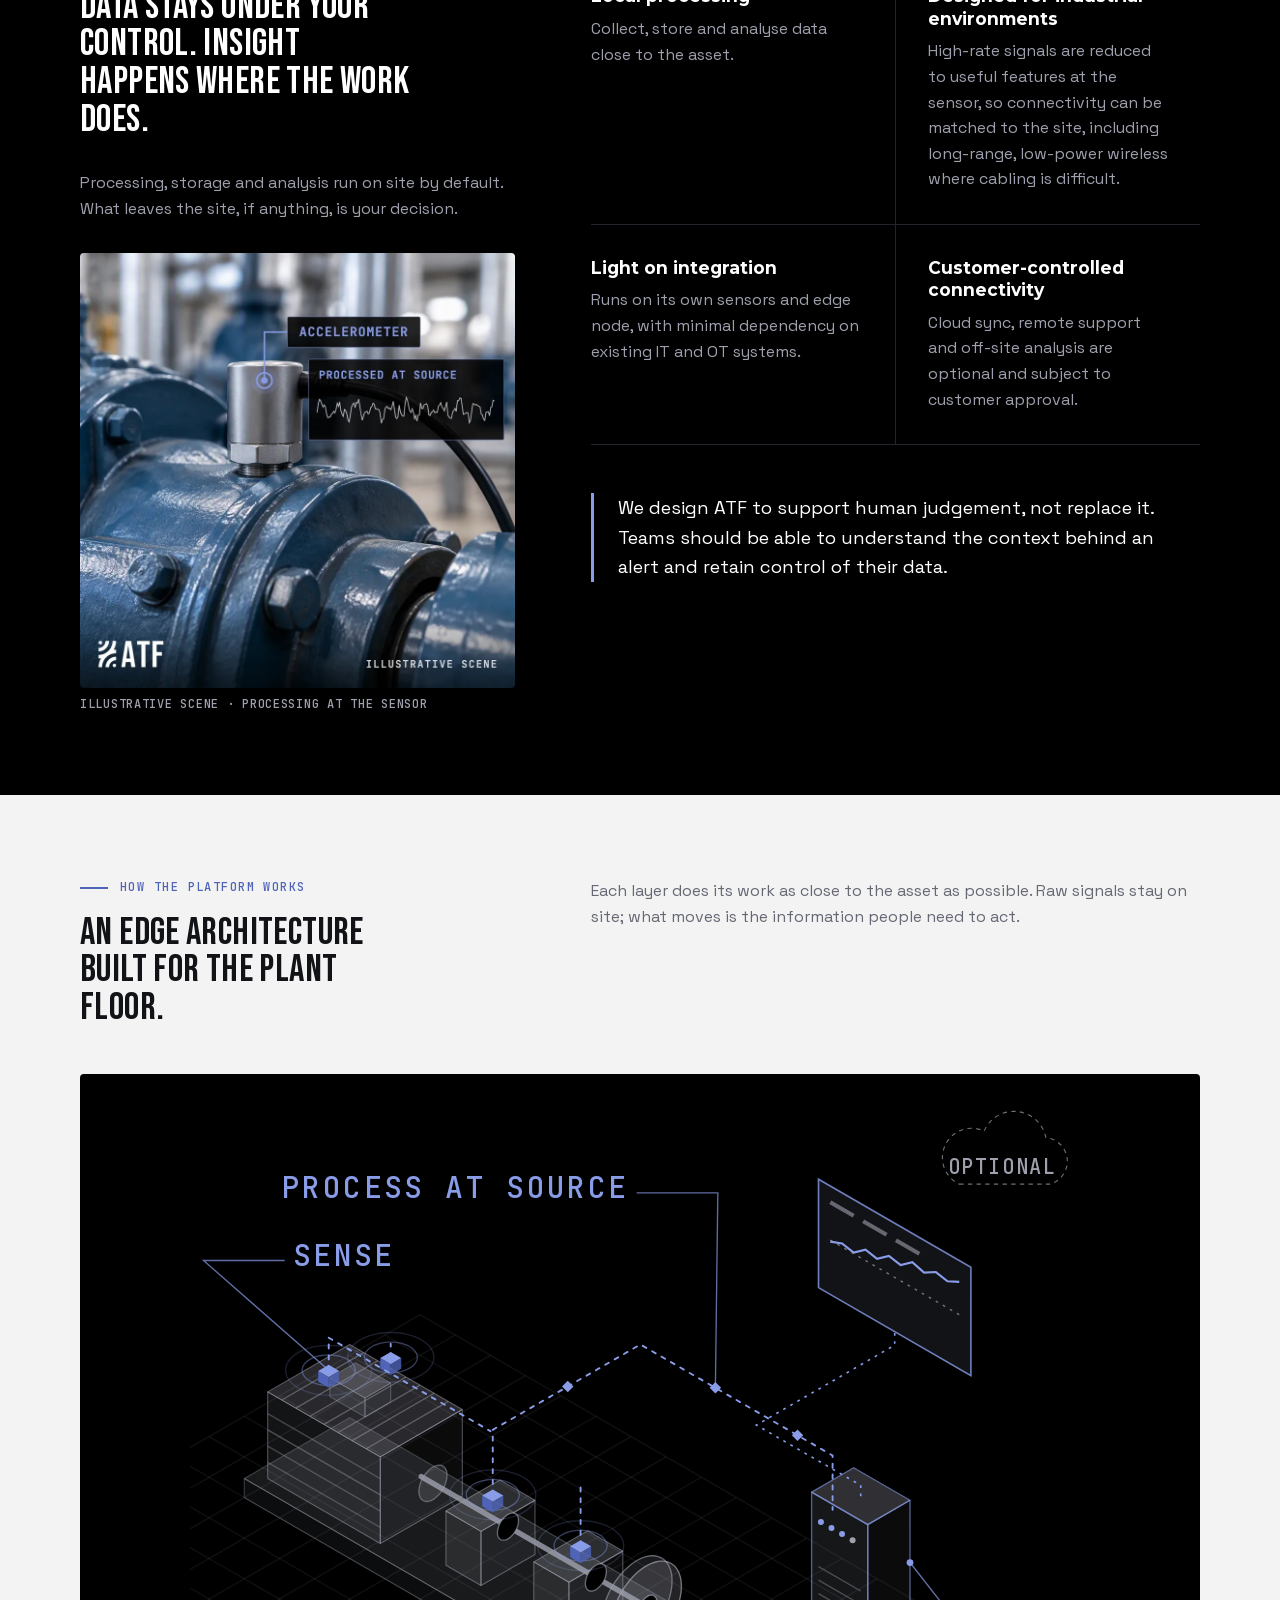
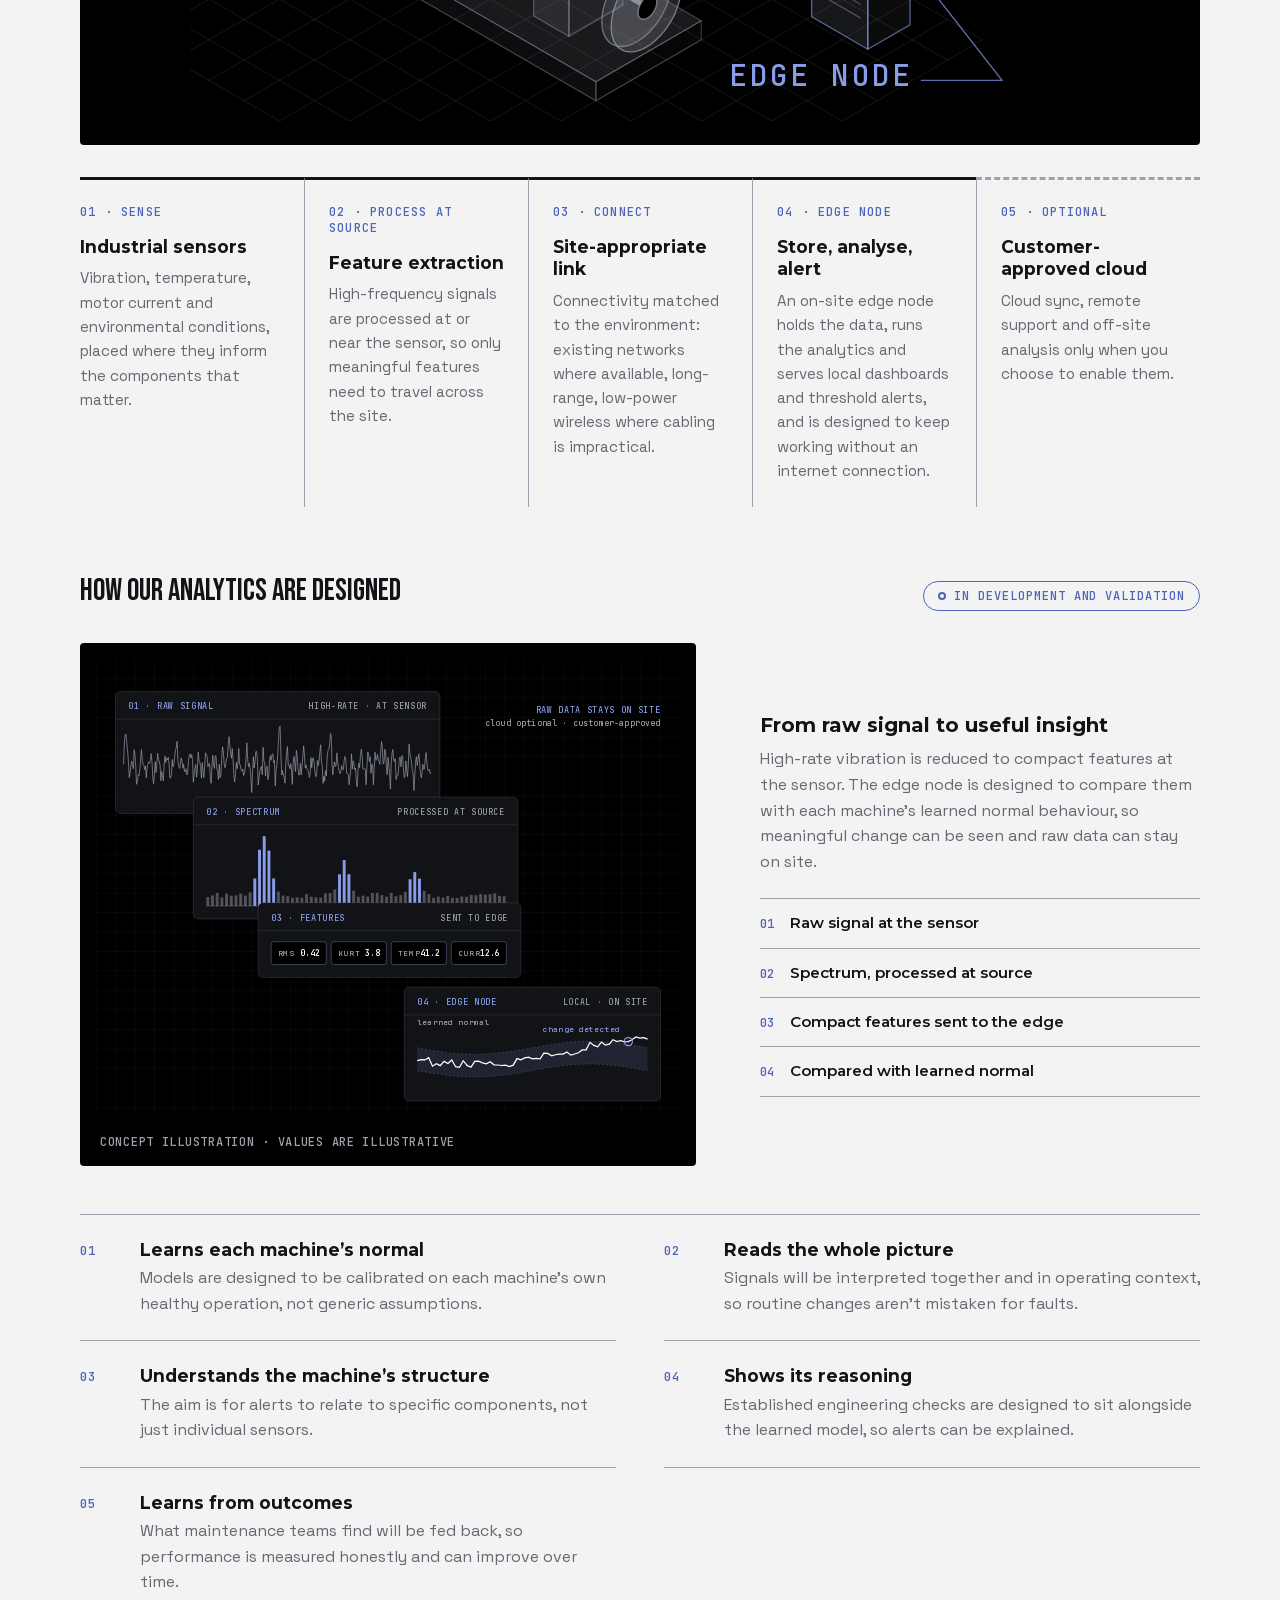
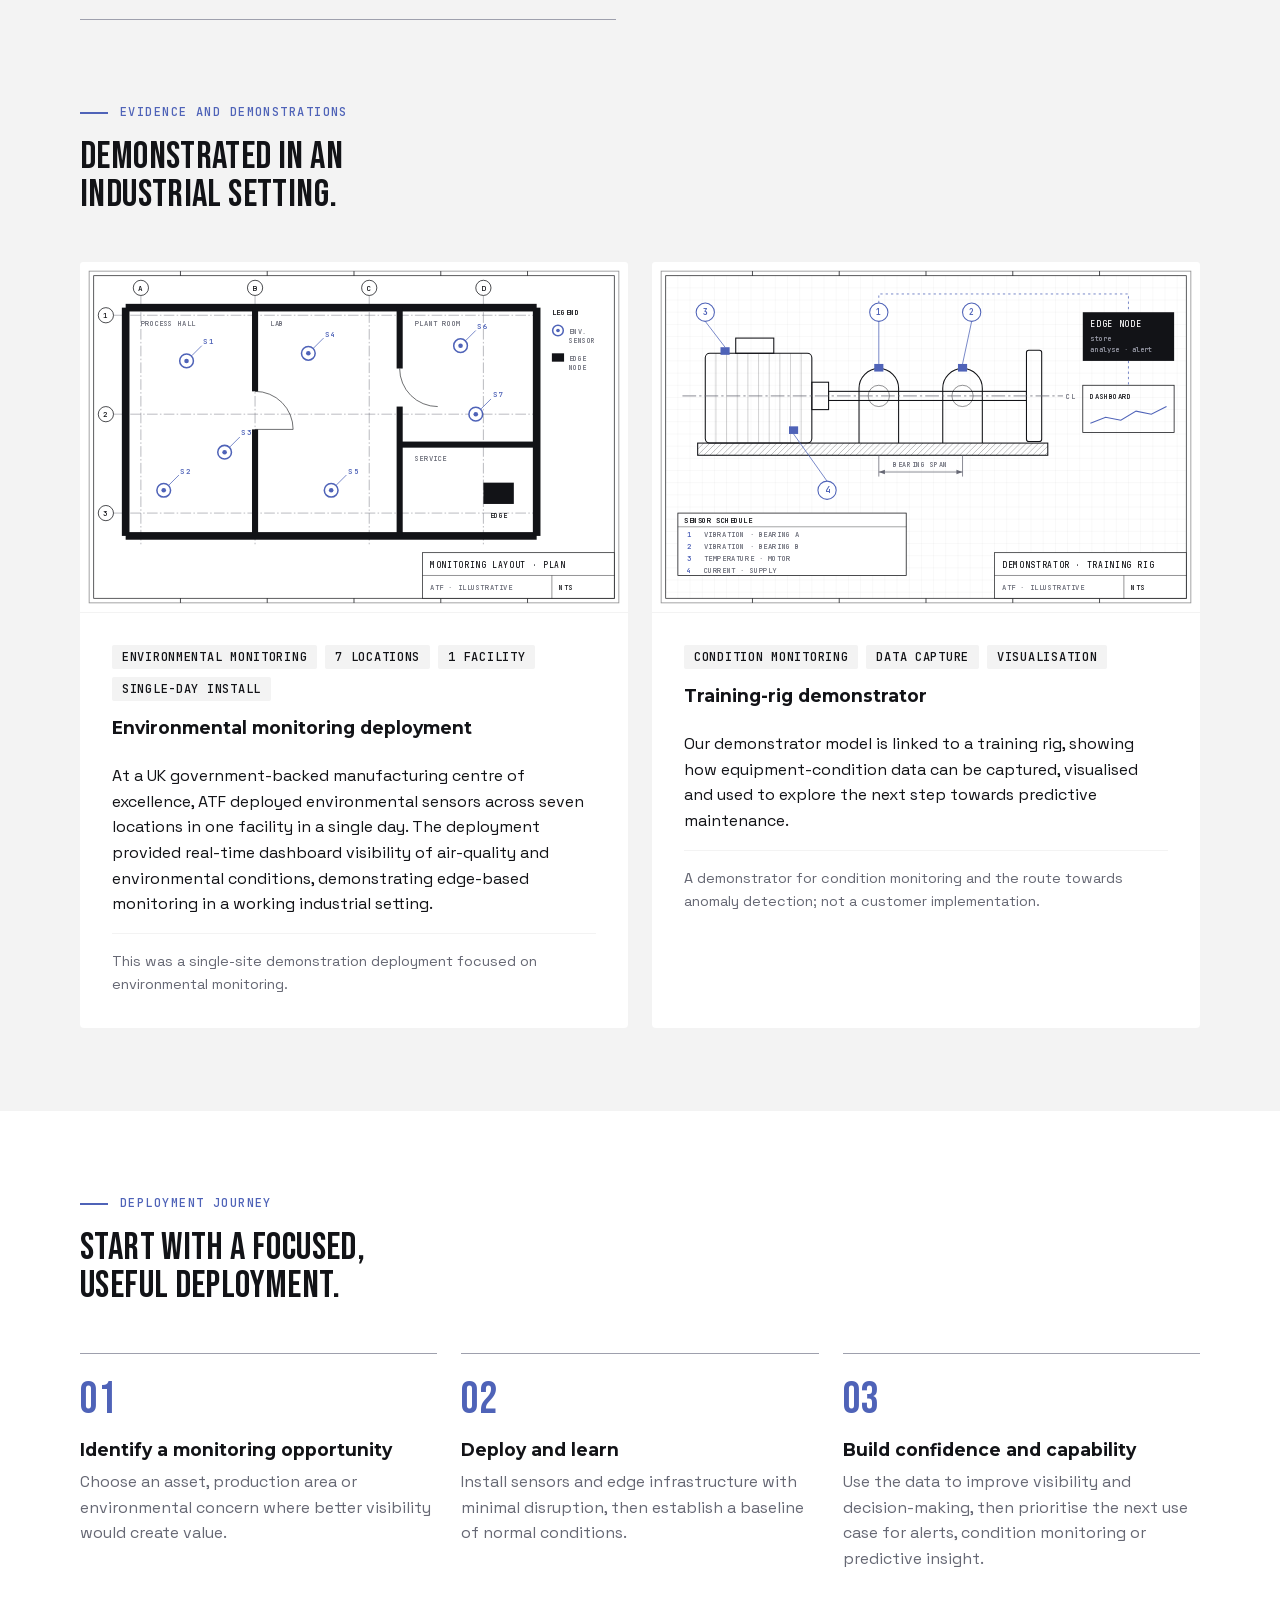
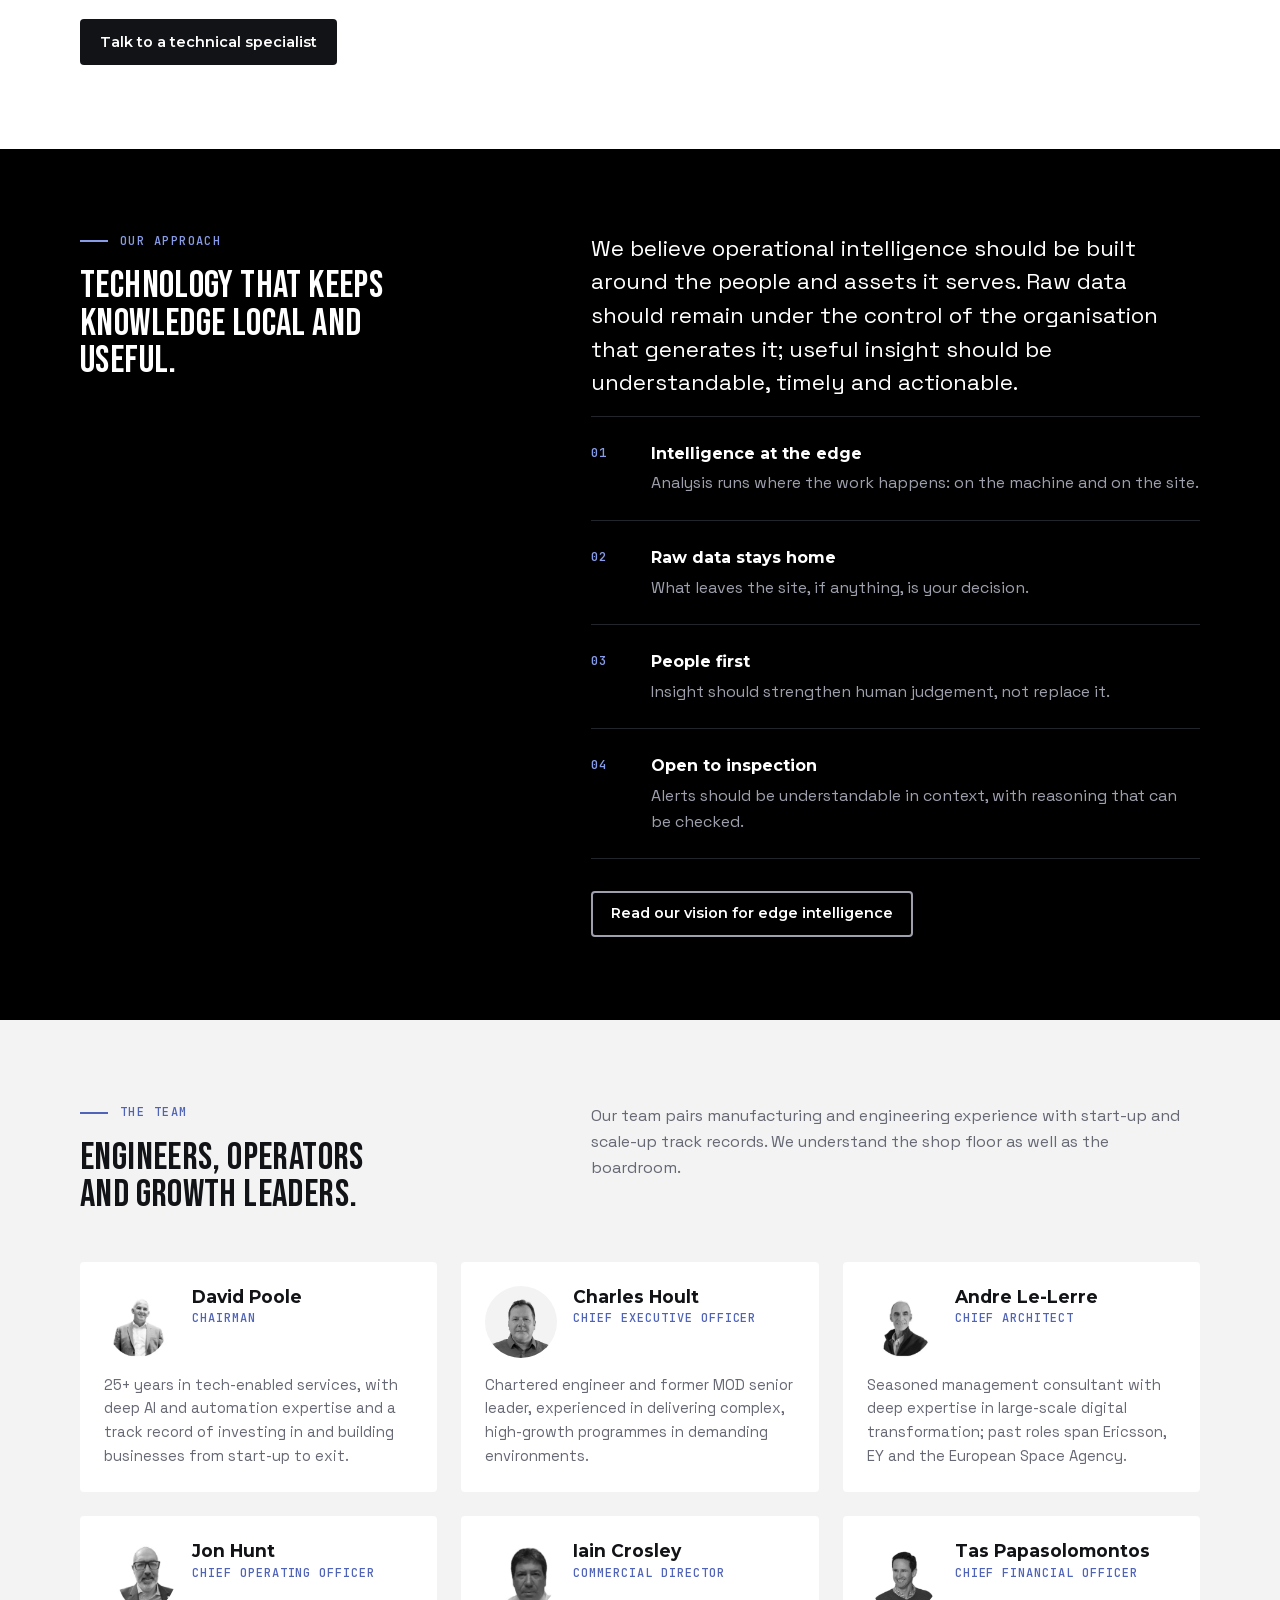
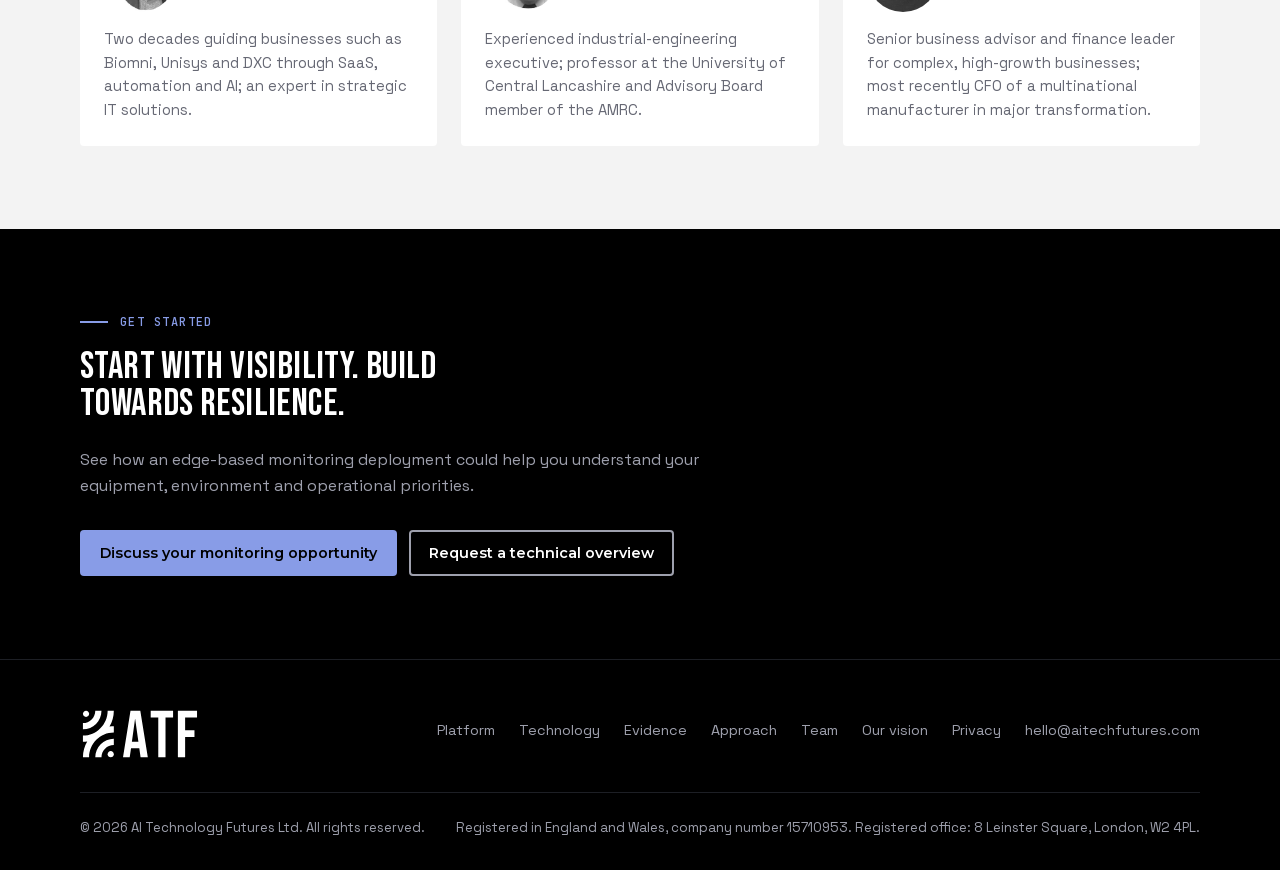
==== commit eccd9ef2: "Make photo callouts legible and fit the hero dashboard to its screen - Hero: dashboard tiles no long" ====
--- a/index.html
+++ b/index.html
@@ -159,10 +159,7 @@
         <h2 id="edge-h">Data stays under your control. Insight happens where the work does.</h2>
         <p class="lede more">Processing, storage and analysis run on site by default. What leaves the site, if anything, is your decision.</p>
         <figure class="photo photo-dark">
-          <picture>
-            <source media="(max-width:600px)" srcset="assets/img/photo-sensor-mobile.webp" width="900" height="900">
-            <img src="assets/img/photo-sensor.webp" width="1536" height="1024" loading="lazy" alt="Illustrative scene: close-up of an accelerometer on a motor bearing housing, with a callout showing a high-rate vibration signal being reduced to compact features at the source.">
-          </picture>
+          <img src="assets/img/photo-sensor.webp" width="900" height="900" loading="lazy" alt="Illustrative scene: close-up of an accelerometer on a motor bearing housing, with a callout showing a high-rate vibration signal being processed at the source.">
           <figcaption>ILLUSTRATIVE SCENE · PROCESSING AT THE SENSOR</figcaption>
         </figure>
       </div>
--- a/assets/site.css
+++ b/assets/site.css
@@ -250,7 +250,8 @@
 .photo{margin:0 0 var(--s5)}
 .photo img{width:100%;height:auto;aspect-ratio:1536/1024;border-radius:var(--radius);display:block}
 .photo figcaption{margin-top:var(--s2)}
-.photo-dark{margin:var(--s5) 0 0}
+.photo-dark{margin:var(--s5) 0 0;max-width:520px}
+.photo-dark img{aspect-ratio:1/1} /* square crop at every width: it sits in a narrow column */
 .photo-dark figcaption{color:var(--industrial-gray)}
 @media (max-width:600px){.photo img{aspect-ratio:1/1}} /* square crops with larger callouts on phones */
 .iso{margin:0 0 var(--s5);background:var(--tech-black);border-radius:var(--radius);padding:clamp(8px,2vw,24px)}
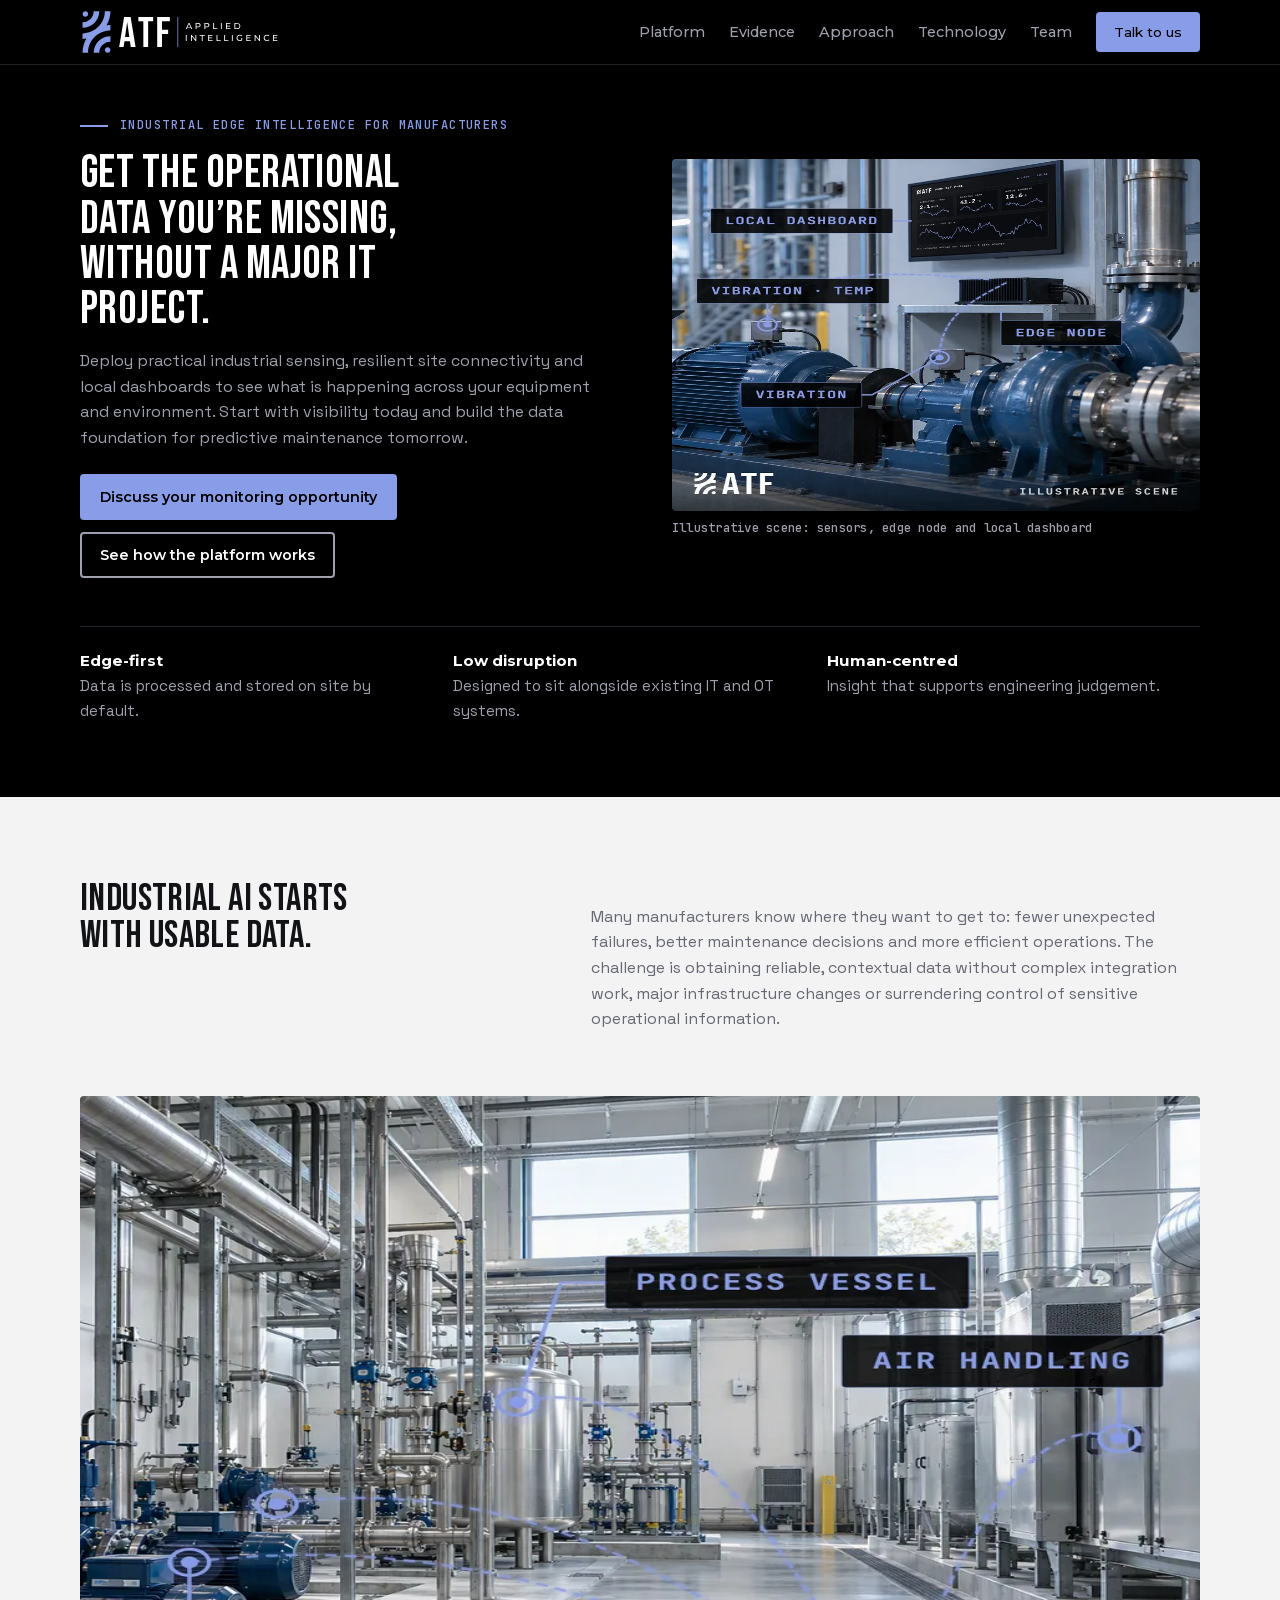
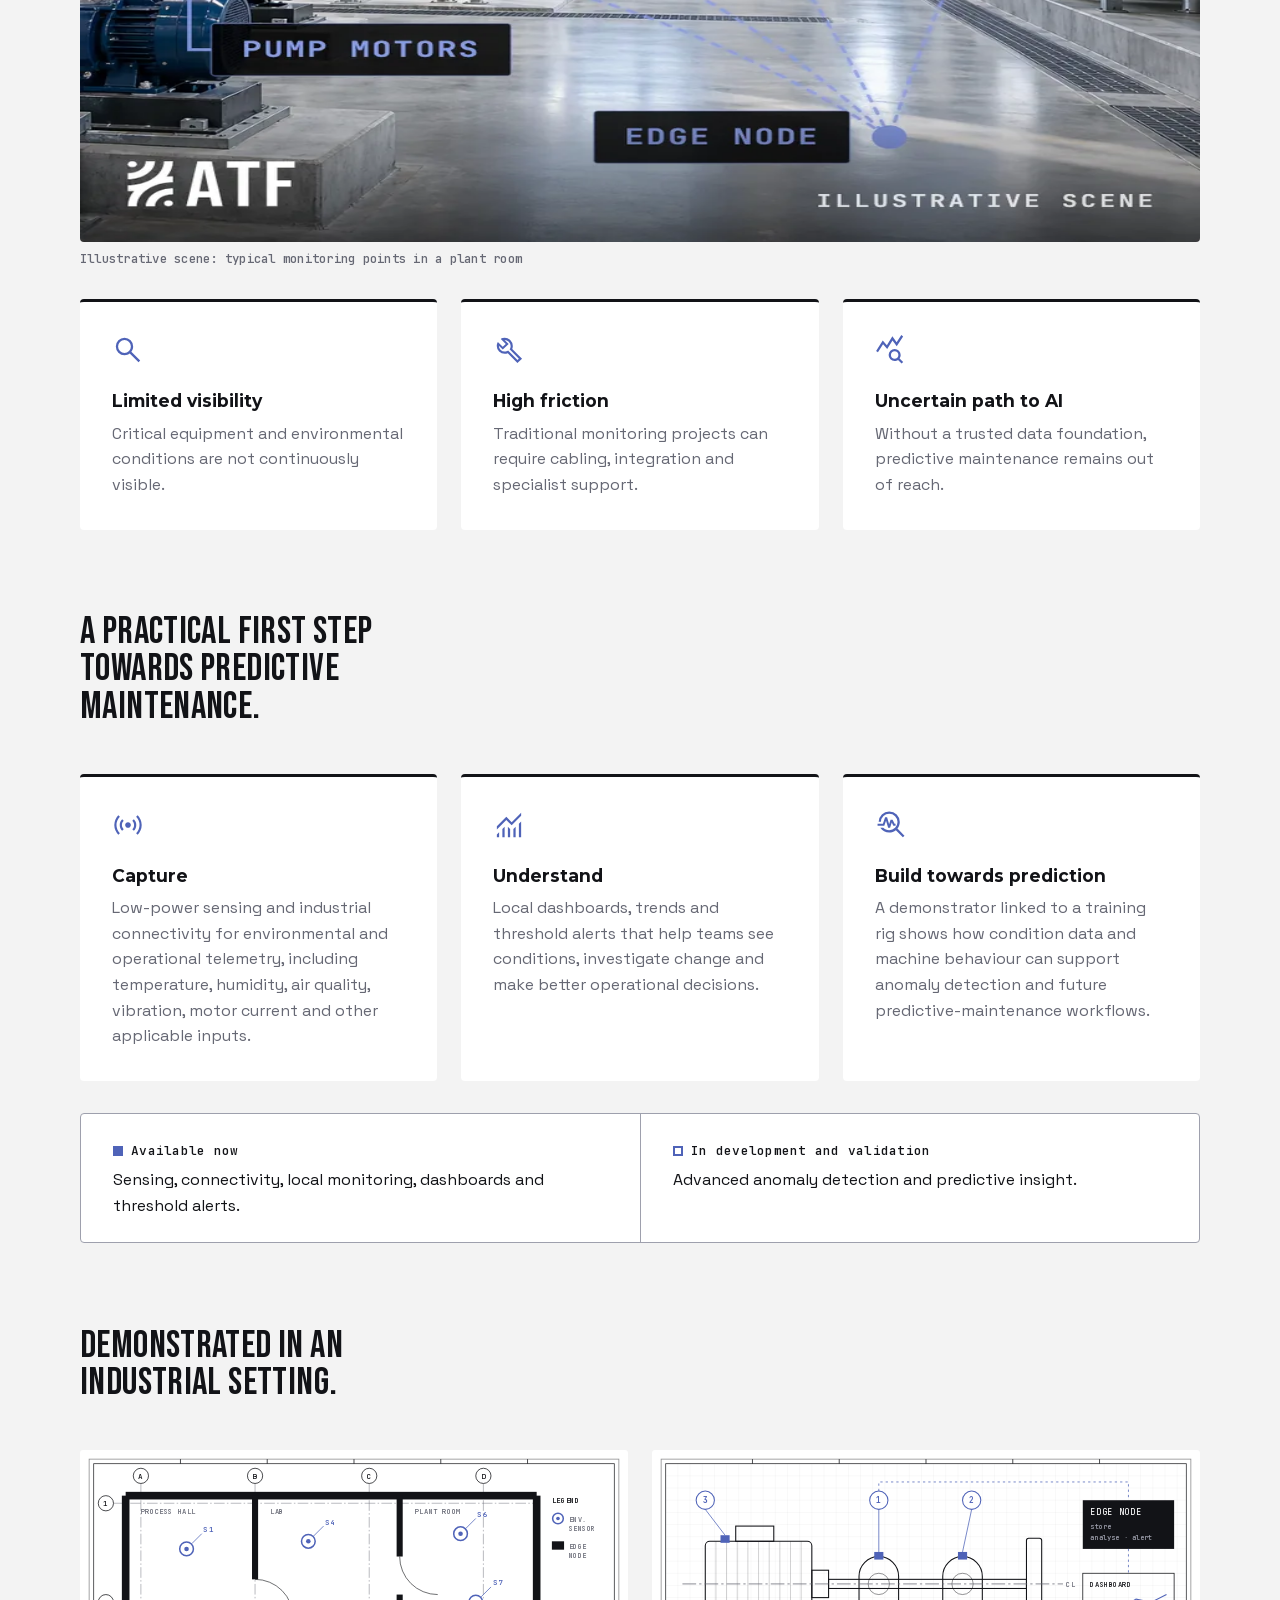
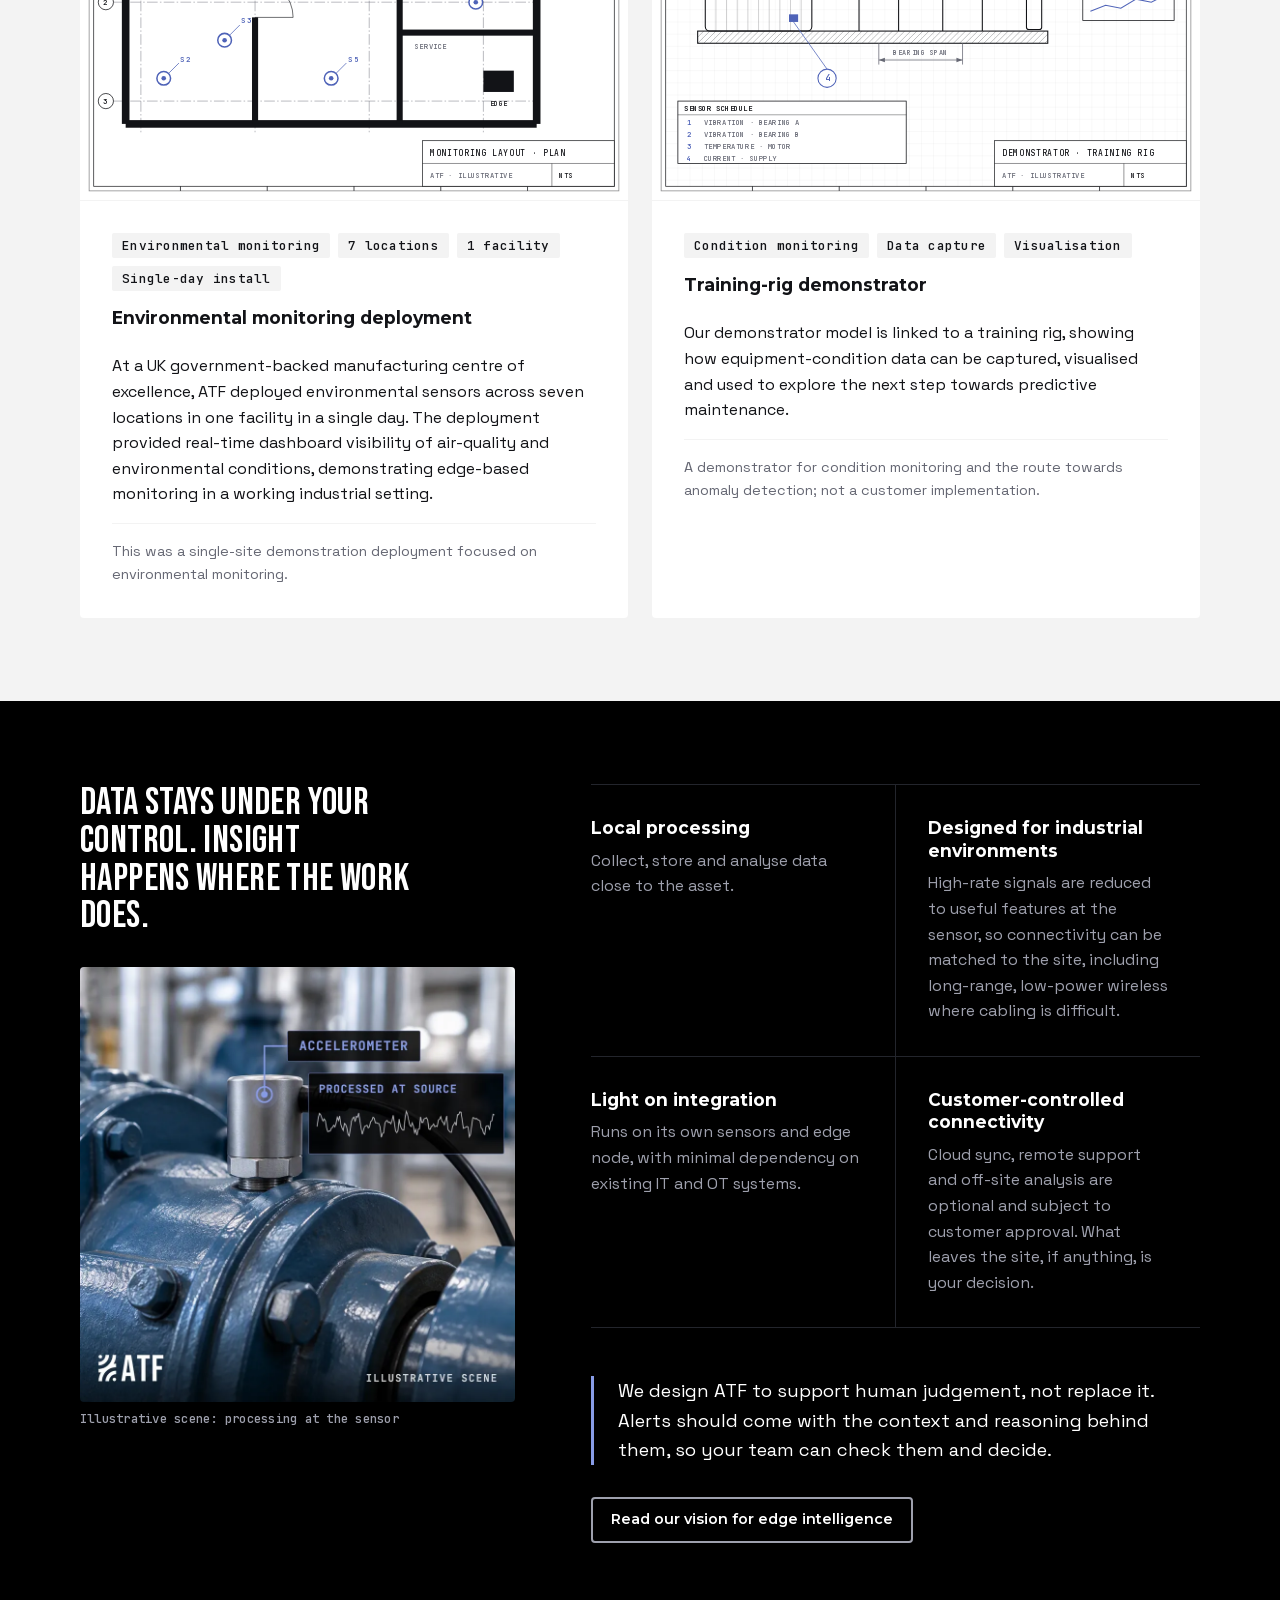
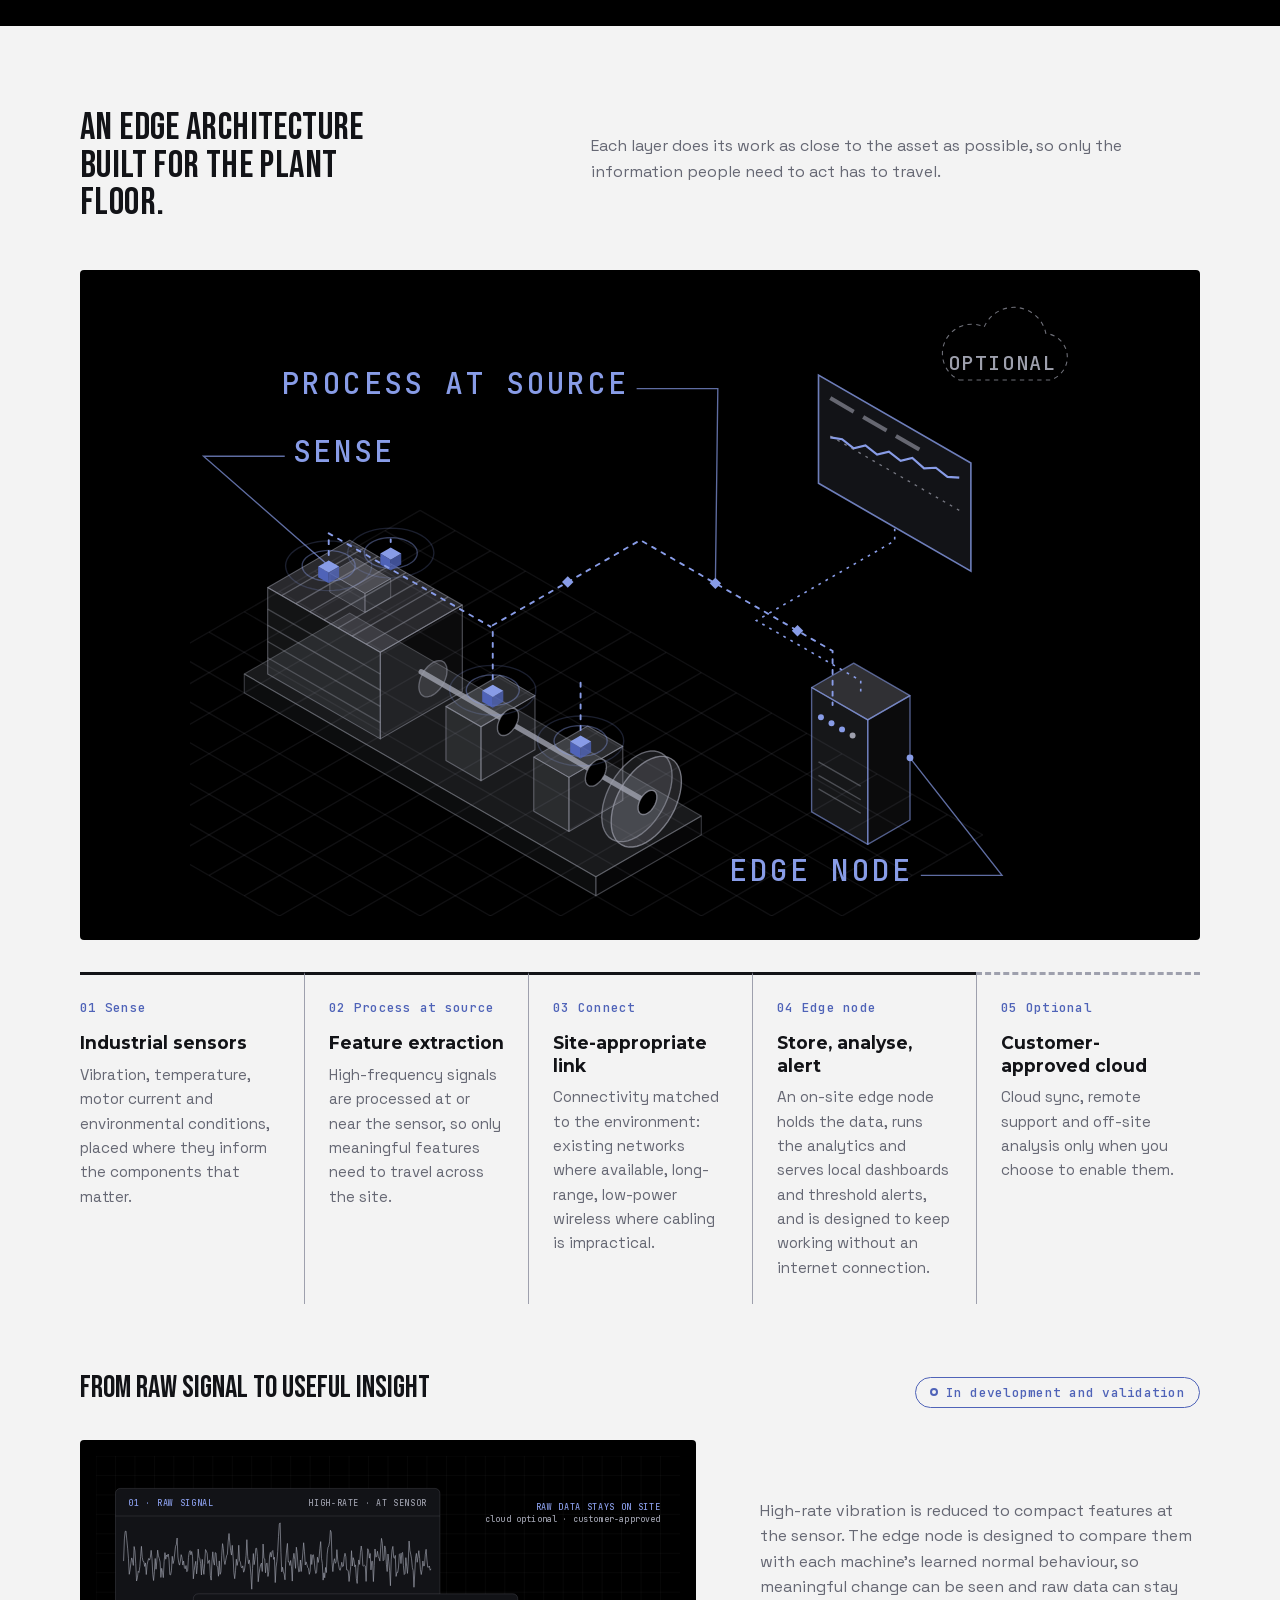
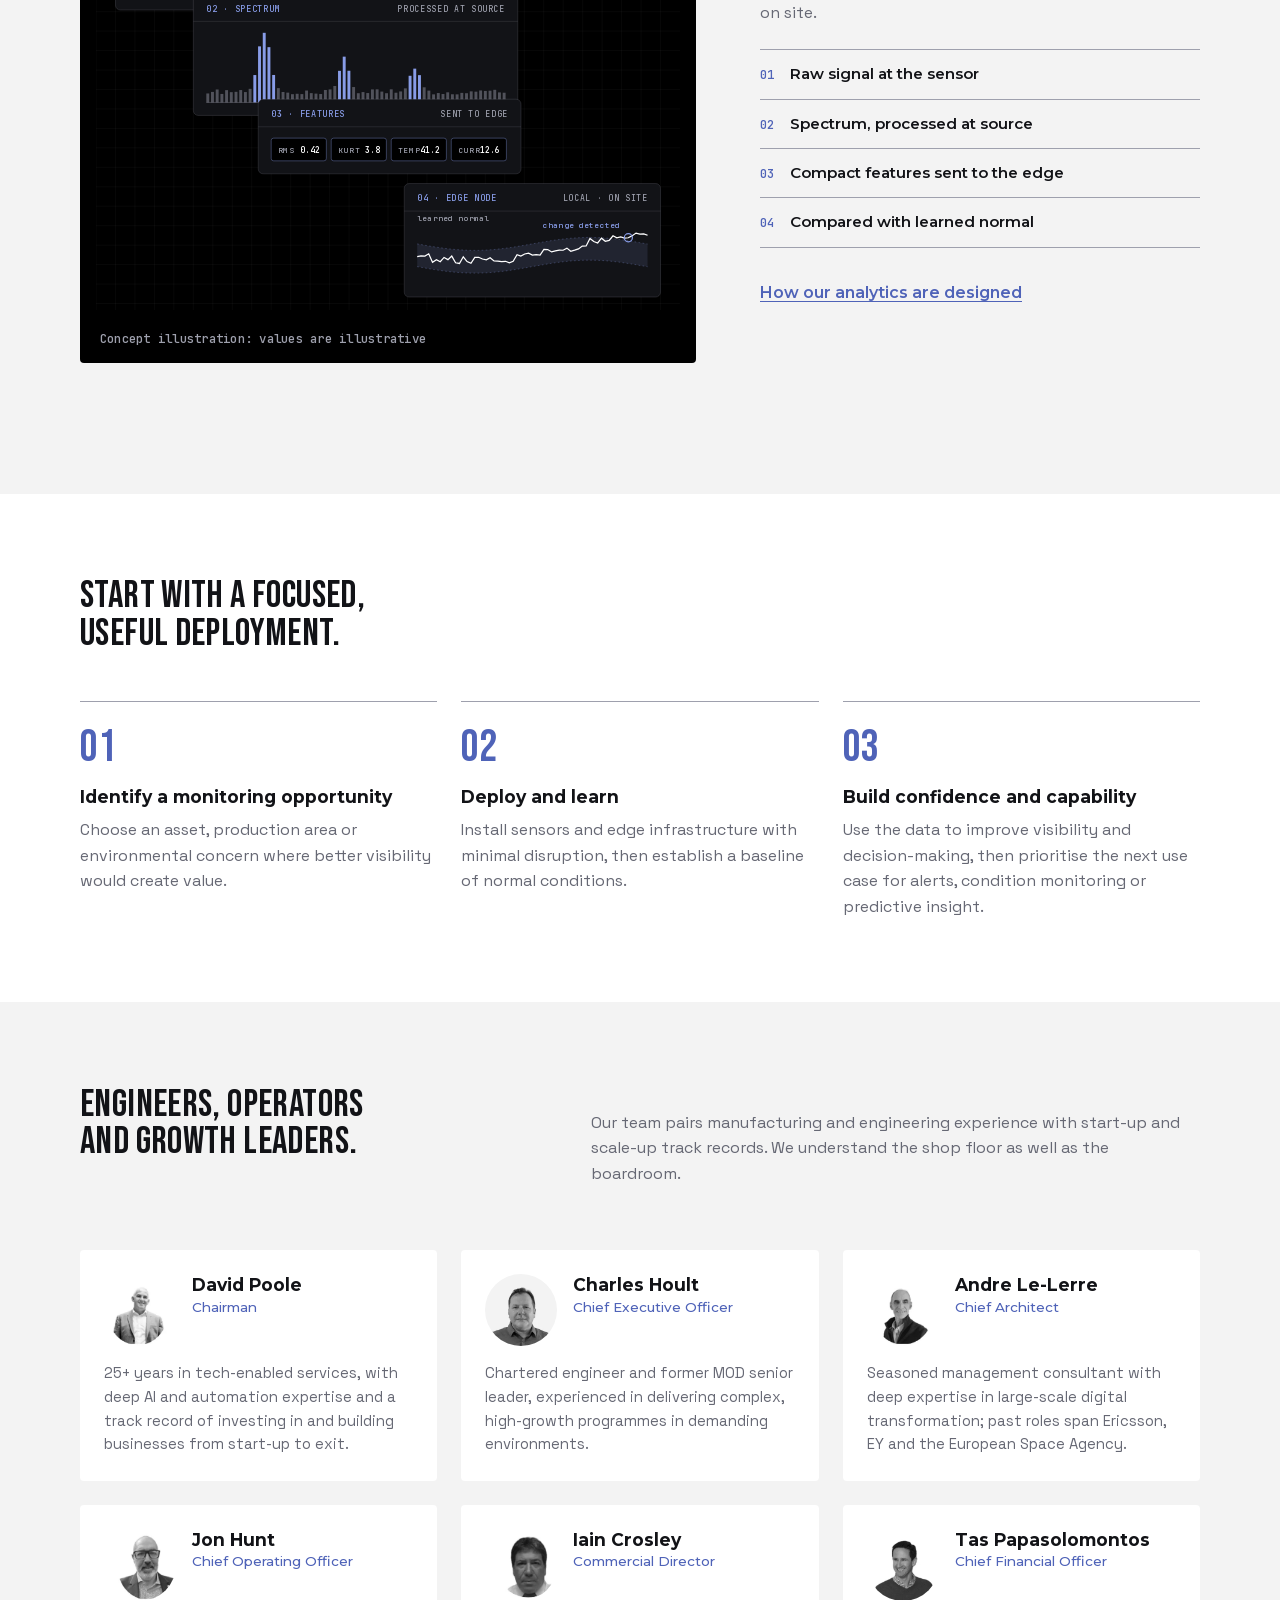
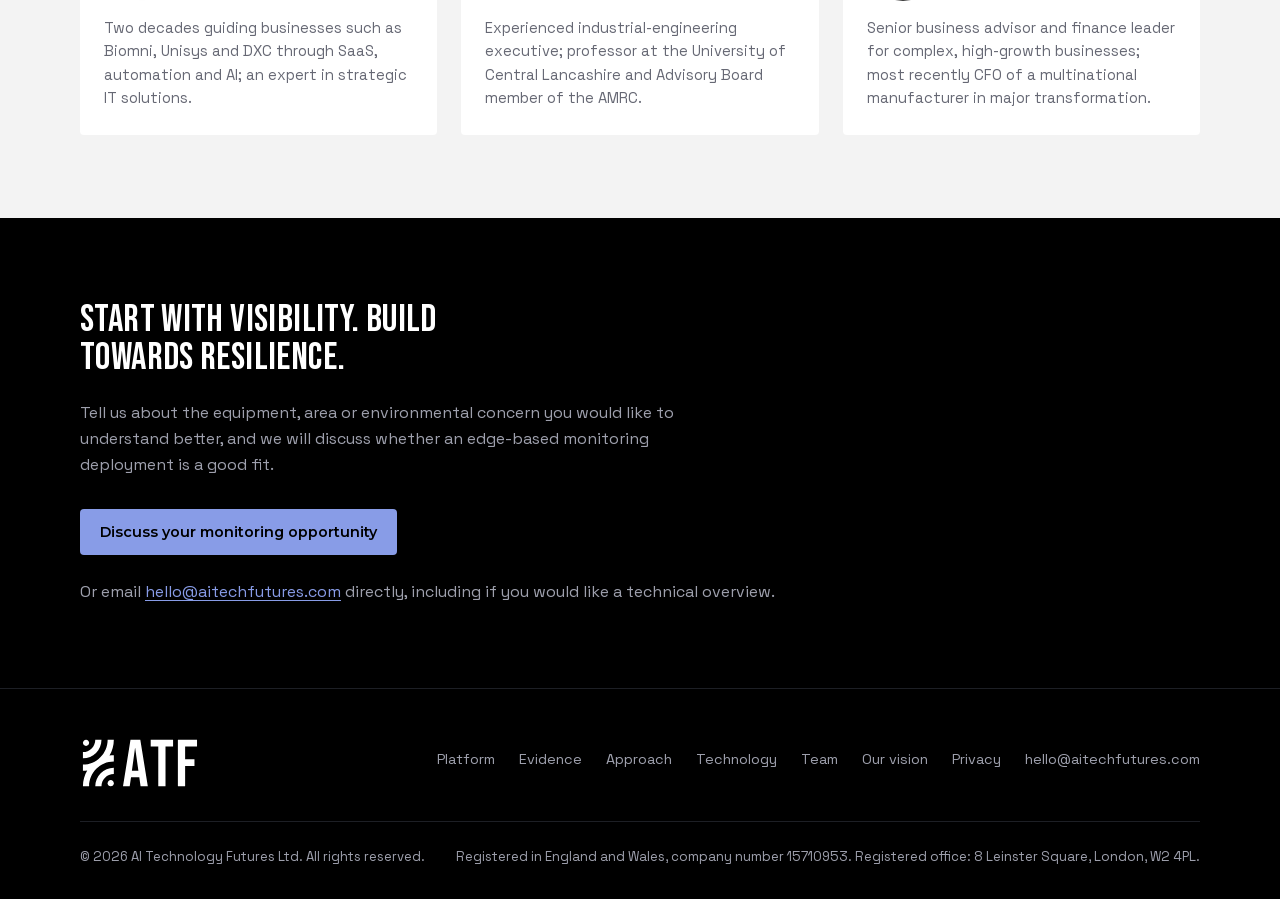
==== commit 31a9c615: "Restructure homepage: evidence earlier, less repetition, simpler contact - Move the evidence section" ====
--- a/index.html
+++ b/index.html
@@ -37,9 +37,9 @@
     <nav class="nav" id="nav" aria-label="Main">
       <ul>
         <li><a href="#platform">Platform</a></li>
-        <li><a href="#technology">Technology</a></li>
         <li><a href="#evidence">Evidence</a></li>
         <li><a href="#approach">Approach</a></li>
+        <li><a href="#technology">Technology</a></li>
         <li><a href="#team">Team</a></li>
       </ul>
       <a class="btn btn-primary" href="#contact">Talk to us</a>
@@ -67,7 +67,7 @@
           <source media="(max-width:900px)" srcset="assets/img/photo-hero-mobile.webp" width="900" height="900">
           <img src="assets/img/photo-hero.webp" width="1536" height="1024" alt="Illustrative scene: an engineer with a tablet beside a motor-driven pump. Sensors on the motor and pump bearing send data to an on-site edge node on a shelf, and a wall screen shows an ATF local dashboard with vibration, bearing temperature and motor current." fetchpriority="high">
         </picture>
-        <figcaption>ILLUSTRATIVE SCENE · SENSORS, EDGE NODE AND LOCAL DASHBOARD</figcaption>
+        <figcaption>Illustrative scene: sensors, edge node and local dashboard</figcaption>
       </figure>
     </div>
     <dl class="hero-foot">
@@ -82,10 +82,7 @@
 <section aria-labelledby="problem-h">
   <div class="wrap">
     <div class="split sec-head">
-      <div>
-        <p class="eyebrow">The challenge</p>
-        <h2 id="problem-h">Industrial AI starts with usable data.</h2>
-      </div>
+      <h2 id="problem-h">Industrial AI starts with usable data.</h2>
       <p class="lede">Many manufacturers know where they want to get to: fewer unexpected failures, better maintenance decisions and more efficient operations. The challenge is obtaining reliable, contextual data without complex integration work, major infrastructure changes or surrendering control of sensitive operational information.</p>
     </div>
     <figure class="photo">
@@ -93,7 +90,7 @@
         <source media="(max-width:600px)" srcset="assets/img/photo-plant-room-mobile.webp" width="900" height="900">
         <img src="assets/img/photo-plant-room.webp" width="1536" height="1024" loading="lazy" alt="Illustrative scene: a plant room with pumps, a process vessel and air handling units. Callouts show where ambient, pump-motor, vessel and air-handling measurements could be taken, all linked to an on-site edge node.">
       </picture>
-      <figcaption>ILLUSTRATIVE SCENE · TYPICAL MONITORING POINTS IN A PLANT ROOM</figcaption>
+      <figcaption>Illustrative scene: typical monitoring points in a plant room</figcaption>
     </figure>
     <div class="grid g3">
       <article class="card">
@@ -115,28 +112,24 @@
   </div>
 </section>
 
-<!-- 3. WHAT ATF DELIVERS NOW -->
+<!-- 3. WHAT ATF DELIVERS -->
 <section class="flush" id="platform" aria-labelledby="platform-h">
   <div class="wrap">
     <div class="sec-head">
-      <p class="eyebrow">What ATF delivers now</p>
       <h2 id="platform-h">A practical first step towards predictive maintenance.</h2>
     </div>
     <div class="grid g3">
       <article class="card">
-        <span class="ix">01</span>
         <svg class="ic" aria-hidden="true"><use href="assets/icons.svg#i-sensors"/></svg>
         <h3>Capture</h3>
         <p>Low-power sensing and industrial connectivity for environmental and operational telemetry, including temperature, humidity, air quality, vibration, motor current and other applicable inputs.</p>
       </article>
       <article class="card">
-        <span class="ix">02</span>
         <svg class="ic" aria-hidden="true"><use href="assets/icons.svg#i-monitoring"/></svg>
         <h3>Understand</h3>
         <p>Local dashboards, trends and threshold alerts that help teams see conditions, investigate change and make better operational decisions.</p>
       </article>
       <article class="card">
-        <span class="ix">03</span>
         <svg class="ic" aria-hidden="true"><use href="assets/icons.svg#i-diagnose"/></svg>
         <h3>Build towards prediction</h3>
         <p>A demonstrator linked to a training rig shows how condition data and machine behaviour can support anomaly detection and future predictive-maintenance workflows.</p>
@@ -146,98 +139,13 @@
       <div class="now"><span class="tag">Available now</span><p>Sensing, connectivity, local monitoring, dashboards and threshold alerts.</p></div>
       <div class="dev"><span class="tag">In development and validation</span><p>Advanced anomaly detection and predictive insight.</p></div>
     </div>
-    <div class="after"><a class="btn btn-secondary" href="mailto:hello@aitechfutures.com?subject=First%20deployment">Discuss a first deployment</a></div>
-  </div>
-</section>
-
-<!-- 4. WHY EDGE-FIRST -->
-<section class="dark" aria-labelledby="edge-h">
-  <div class="wrap">
-    <div class="split">
-      <div>
-        <p class="eyebrow">Why edge-first</p>
-        <h2 id="edge-h">Data stays under your control. Insight happens where the work does.</h2>
-        <p class="lede more">Processing, storage and analysis run on site by default. What leaves the site, if anything, is your decision.</p>
-        <figure class="photo photo-dark">
-          <img src="assets/img/photo-sensor.webp" width="900" height="900" loading="lazy" alt="Illustrative scene: close-up of an accelerometer on a motor bearing housing, with a callout showing a high-rate vibration signal being processed at the source.">
-          <figcaption>ILLUSTRATIVE SCENE · PROCESSING AT THE SENSOR</figcaption>
-        </figure>
-      </div>
-      <div>
-        <div class="benefits">
-          <div><h3>Local processing</h3><p>Collect, store and analyse data close to the asset.</p></div>
-          <div><h3>Designed for industrial environments</h3><p>High-rate signals are reduced to useful features at the sensor, so connectivity can be matched to the site, including long-range, low-power wireless where cabling is difficult.</p></div>
-          <div><h3>Light on integration</h3><p>Runs on its own sensors and edge node, with minimal dependency on existing IT and OT systems.</p></div>
-          <div><h3>Customer-controlled connectivity</h3><p>Cloud sync, remote support and off-site analysis are optional and subject to customer approval.</p></div>
-        </div>
-        <p class="trust">We design ATF to support human judgement, not replace it. Teams should be able to understand the context behind an alert and retain control of their data.</p>
-      </div>
-    </div>
-  </div>
-</section>
-
-<!-- 5. TECHNOLOGY -->
-<section id="technology" aria-labelledby="tech-h">
-  <div class="wrap">
-    <div class="split sec-head">
-      <div>
-        <p class="eyebrow">How the platform works</p>
-        <h2 id="tech-h">An edge architecture built for the plant floor.</h2>
-      </div>
-      <p class="lede">Each layer does its work as close to the asset as possible. Raw signals stay on site; what moves is the information people need to act.</p>
-    </div>
-
-    <figure class="iso">
-      <picture>
-        <source media="(max-width:600px)" srcset="assets/img/hero-iso-mobile.svg">
-        <img src="assets/img/hero-iso.svg" width="665" height="460" loading="lazy" alt="Isometric illustration: sensors on a motor-driven machine send processed data along dashed routes to an on-site edge node, which serves a local dashboard. A connection to the cloud is optional.">
-      </picture>
-    </figure>
-    <ol class="arch" aria-label="Platform architecture, from sensor to optional cloud">
-      <li><span class="k">01 · Sense</span><h3>Industrial sensors</h3><p>Vibration, temperature, motor current and environmental conditions, placed where they inform the components that matter.</p></li>
-      <li><span class="k">02 · Process at source</span><h3>Feature extraction</h3><p>High-frequency signals are processed at or near the sensor, so only meaningful features need to travel across the site.</p></li>
-      <li><span class="k">03 · Connect</span><h3>Site-appropriate link</h3><p>Connectivity matched to the environment: existing networks where available, long-range, low-power wireless where cabling is impractical.</p></li>
-      <li><span class="k">04 · Edge node</span><h3>Store, analyse, alert</h3><p>An on-site edge node holds the data, runs the analytics and serves local dashboards and threshold alerts, and is designed to keep working without an internet connection.</p></li>
-      <li class="opt"><span class="k">05 · Optional</span><h3>Customer-approved cloud</h3><p>Cloud sync, remote support and off-site analysis only when you choose to enable them.</p></li>
-    </ol>
-
-    <div class="principles">
-      <div class="head">
-        <h3 class="big">How our analytics are designed</h3>
-        <span class="pill">In development and validation</span>
-      </div>
-      <div class="signal">
-        <figure class="signal-art">
-          <img src="assets/img/signal-chain.svg" width="720" height="560" loading="lazy" alt="Concept illustration in four stacked panels: a raw high-rate vibration signal, its frequency spectrum processed at the sensor, compact features sent to the edge, and an edge-node chart showing a signal moving outside its learned normal band.">
-          <figcaption>CONCEPT ILLUSTRATION · VALUES ARE ILLUSTRATIVE</figcaption>
-        </figure>
-        <div class="signal-text">
-          <h3>From raw signal to useful insight</h3>
-          <p>High-rate vibration is reduced to compact features at the sensor. The edge node is designed to compare them with each machine’s learned normal behaviour, so meaningful change can be seen and raw data can stay on site.</p>
-          <ol class="chain">
-            <li><span>01</span>Raw signal at the sensor</li>
-            <li><span>02</span>Spectrum, processed at source</li>
-            <li><span>03</span>Compact features sent to the edge</li>
-            <li><span>04</span>Compared with learned normal</li>
-          </ol>
-        </div>
-      </div>
-      <ol class="design">
-        <li><span class="n">01</span><div><h3>Learns each machine’s normal</h3><p>Models are designed to be calibrated on each machine’s own healthy operation, not generic assumptions.</p></div></li>
-        <li><span class="n">02</span><div><h3>Reads the whole picture</h3><p>Signals will be interpreted together and in operating context, so routine changes aren’t mistaken for faults.</p></div></li>
-        <li><span class="n">03</span><div><h3>Understands the machine’s structure</h3><p>The aim is for alerts to relate to specific components, not just individual sensors.</p></div></li>
-        <li><span class="n">04</span><div><h3>Shows its reasoning</h3><p>Established engineering checks are designed to sit alongside the learned model, so alerts can be explained.</p></div></li>
-        <li><span class="n">05</span><div><h3>Learns from outcomes</h3><p>What maintenance teams find will be fed back, so performance is measured honestly and can improve over time.</p></div></li>
-      </ol>
-    </div>
-  </div>
-</section>
-
-<!-- 6. EVIDENCE -->
+  </div>
+</section>
+
+<!-- 4. EVIDENCE -->
 <section class="flush" id="evidence" aria-labelledby="evidence-h">
   <div class="wrap">
     <div class="sec-head">
-      <p class="eyebrow">Evidence and demonstrations</p>
       <h2 id="evidence-h">Demonstrated in an industrial setting.</h2>
     </div>
     <div class="grid g2">
@@ -263,11 +171,82 @@
   </div>
 </section>
 
+<!-- 5. EDGE-FIRST APPROACH -->
+<section class="dark" id="approach" aria-labelledby="edge-h">
+  <div class="wrap">
+    <div class="split">
+      <div>
+        <h2 id="edge-h">Data stays under your control. Insight happens where the work does.</h2>
+        <figure class="photo photo-dark">
+          <img src="assets/img/photo-sensor.webp" width="900" height="900" loading="lazy" alt="Illustrative scene: close-up of an accelerometer on a motor bearing housing, with a callout showing a high-rate vibration signal being processed at the source.">
+          <figcaption>Illustrative scene: processing at the sensor</figcaption>
+        </figure>
+      </div>
+      <div>
+        <div class="benefits">
+          <div><h3>Local processing</h3><p>Collect, store and analyse data close to the asset.</p></div>
+          <div><h3>Designed for industrial environments</h3><p>High-rate signals are reduced to useful features at the sensor, so connectivity can be matched to the site, including long-range, low-power wireless where cabling is difficult.</p></div>
+          <div><h3>Light on integration</h3><p>Runs on its own sensors and edge node, with minimal dependency on existing IT and OT systems.</p></div>
+          <div><h3>Customer-controlled connectivity</h3><p>Cloud sync, remote support and off-site analysis are optional and subject to customer approval. What leaves the site, if anything, is your decision.</p></div>
+        </div>
+        <p class="trust">We design ATF to support human judgement, not replace it. Alerts should come with the context and reasoning behind them, so your team can check them and decide.</p>
+        <div class="btns mt"><a class="btn btn-secondary" href="vision.html">Read our vision for edge intelligence</a></div>
+      </div>
+    </div>
+  </div>
+</section>
+
+<!-- 6. TECHNOLOGY -->
+<section id="technology" aria-labelledby="tech-h">
+  <div class="wrap">
+    <div class="split sec-head">
+      <h2 id="tech-h">An edge architecture built for the plant floor.</h2>
+      <p class="lede">Each layer does its work as close to the asset as possible, so only the information people need to act has to travel.</p>
+    </div>
+
+    <figure class="iso">
+      <picture>
+        <source media="(max-width:600px)" srcset="assets/img/hero-iso-mobile.svg">
+        <img src="assets/img/hero-iso.svg" width="665" height="460" loading="lazy" alt="Isometric illustration: sensors on a motor-driven machine send processed data along dashed routes to an on-site edge node, which serves a local dashboard. A connection to the cloud is optional.">
+      </picture>
+    </figure>
+    <ol class="arch" aria-label="Platform architecture, from sensor to optional cloud">
+      <li><span class="k">01 Sense</span><h3>Industrial sensors</h3><p>Vibration, temperature, motor current and environmental conditions, placed where they inform the components that matter.</p></li>
+      <li><span class="k">02 Process at source</span><h3>Feature extraction</h3><p>High-frequency signals are processed at or near the sensor, so only meaningful features need to travel across the site.</p></li>
+      <li><span class="k">03 Connect</span><h3>Site-appropriate link</h3><p>Connectivity matched to the environment: existing networks where available, long-range, low-power wireless where cabling is impractical.</p></li>
+      <li><span class="k">04 Edge node</span><h3>Store, analyse, alert</h3><p>An on-site edge node holds the data, runs the analytics and serves local dashboards and threshold alerts, and is designed to keep working without an internet connection.</p></li>
+      <li class="opt"><span class="k">05 Optional</span><h3>Customer-approved cloud</h3><p>Cloud sync, remote support and off-site analysis only when you choose to enable them.</p></li>
+    </ol>
+
+    <div class="principles">
+      <div class="head">
+        <h3 class="big">From raw signal to useful insight</h3>
+        <span class="pill">In development and validation</span>
+      </div>
+      <div class="signal">
+        <figure class="signal-art">
+          <img src="assets/img/signal-chain.svg" width="720" height="560" loading="lazy" alt="Concept illustration in four stacked panels: a raw high-rate vibration signal, its frequency spectrum processed at the sensor, compact features sent to the edge, and an edge-node chart showing a signal moving outside its learned normal band.">
+          <figcaption>Concept illustration: values are illustrative</figcaption>
+        </figure>
+        <div class="signal-text">
+          <p>High-rate vibration is reduced to compact features at the sensor. The edge node is designed to compare them with each machine’s learned normal behaviour, so meaningful change can be seen and raw data can stay on site.</p>
+          <ol class="chain">
+            <li><span>01</span>Raw signal at the sensor</li>
+            <li><span>02</span>Spectrum, processed at source</li>
+            <li><span>03</span>Compact features sent to the edge</li>
+            <li><span>04</span>Compared with learned normal</li>
+          </ol>
+          <p class="more"><a href="vision.html#analytics">How our analytics are designed</a></p>
+        </div>
+      </div>
+    </div>
+  </div>
+</section>
+
 <!-- 7. DEPLOYMENT JOURNEY -->
 <section class="on-white" aria-labelledby="journey-h">
   <div class="wrap">
     <div class="sec-head">
-      <p class="eyebrow">Deployment journey</p>
       <h2 id="journey-h">Start with a focused, useful deployment.</h2>
     </div>
     <ol class="steps">
@@ -275,27 +254,6 @@
       <li><span class="n" aria-hidden="true">02</span><h3>Deploy and learn</h3><p>Install sensors and edge infrastructure with minimal disruption, then establish a baseline of normal conditions.</p></li>
       <li><span class="n" aria-hidden="true">03</span><h3>Build confidence and capability</h3><p>Use the data to improve visibility and decision-making, then prioritise the next use case for alerts, condition monitoring or predictive insight.</p></li>
     </ol>
-    <div class="after"><a class="btn btn-primary" href="mailto:hello@aitechfutures.com?subject=Technical%20conversation">Talk to a technical specialist</a></div>
-  </div>
-</section>
-
-<!-- 8. OUR APPROACH -->
-<section class="dark approach" id="approach" aria-labelledby="approach-h">
-  <div class="wrap split">
-    <div>
-      <p class="eyebrow">Our approach</p>
-      <h2 id="approach-h">Technology that keeps knowledge local and useful.</h2>
-    </div>
-    <div>
-      <blockquote><p>We believe operational intelligence should be built around the people and assets it serves. Raw data should remain under the control of the organisation that generates it; useful insight should be understandable, timely and actionable.</p></blockquote>
-      <ul class="tenets">
-        <li><span class="n">01</span><div><strong>Intelligence at the edge</strong><span>Analysis runs where the work happens: on the machine and on the site.</span></div></li>
-        <li><span class="n">02</span><div><strong>Raw data stays home</strong><span>What leaves the site, if anything, is your decision.</span></div></li>
-        <li><span class="n">03</span><div><strong>People first</strong><span>Insight should strengthen human judgement, not replace it.</span></div></li>
-        <li><span class="n">04</span><div><strong>Open to inspection</strong><span>Alerts should be understandable in context, with reasoning that can be checked.</span></div></li>
-      </ul>
-      <div class="btns mt"><a class="btn btn-secondary" href="vision.html">Read our vision for edge intelligence</a></div>
-    </div>
   </div>
 </section>
 
@@ -303,10 +261,7 @@
 <section id="team" aria-labelledby="team-h">
   <div class="wrap">
     <div class="split sec-head">
-      <div>
-        <p class="eyebrow">The team</p>
-        <h2 id="team-h">Engineers, operators and growth leaders.</h2>
-      </div>
+      <h2 id="team-h">Engineers, operators and growth leaders.</h2>
       <p class="lede">Our team pairs manufacturing and engineering experience with start-up and scale-up track records. We understand the shop floor as well as the boardroom.</p>
     </div>
     <div class="team">
@@ -320,16 +275,15 @@
   </div>
 </section>
 
-<!-- 9. FINAL CTA -->
+<!-- 8. FINAL CTA -->
 <section class="dark cta" id="contact" aria-labelledby="cta-h">
   <div class="wrap">
-    <p class="eyebrow">Get started</p>
     <h2 id="cta-h">Start with visibility. Build towards resilience.</h2>
-    <p class="lede">See how an edge-based monitoring deployment could help you understand your equipment, environment and operational priorities.</p>
+    <p class="lede">Tell us about the equipment, area or environmental concern you would like to understand better, and we will discuss whether an edge-based monitoring deployment is a good fit.</p>
     <div class="btns">
       <a class="btn btn-primary" href="mailto:hello@aitechfutures.com?subject=Monitoring%20opportunity">Discuss your monitoring opportunity</a>
-      <a class="btn btn-secondary" href="mailto:hello@aitechfutures.com?subject=Technical%20overview%20request">Request a technical overview</a>
-    </div>
+    </div>
+    <p class="direct">Or email <a href="mailto:hello@aitechfutures.com">hello@aitechfutures.com</a> directly, including if you would like a technical overview.</p>
   </div>
 </section>
 
@@ -341,9 +295,9 @@
     <nav aria-label="Footer">
       <ul>
         <li><a href="#platform">Platform</a></li>
-        <li><a href="#technology">Technology</a></li>
         <li><a href="#evidence">Evidence</a></li>
         <li><a href="#approach">Approach</a></li>
+        <li><a href="#technology">Technology</a></li>
         <li><a href="#team">Team</a></li>
         <li><a href="vision.html">Our vision</a></li>
         <li><a href="privacy.html">Privacy</a></li>
--- a/assets/site.css
+++ b/assets/site.css
@@ -101,7 +101,7 @@
 .hero-art picture,.photo picture{display:block}
 .hero-foot{margin-top:clamp(32px,4vw,48px);display:grid;grid-template-columns:repeat(3,1fr);border-top:1px solid #23252c}
 .hero-foot div{padding:var(--s4) var(--s4) 0 0}
-.hero-foot dt{font:500 .75rem var(--f-mono);letter-spacing:.12em;text-transform:uppercase;color:var(--future-blue);margin-bottom:6px}
+.hero-foot dt{font:700 .95rem var(--f-sub);color:var(--white);margin-bottom:4px}
 .hero-foot dd{margin:0;color:var(--industrial-gray);font-size:.95rem}
 @media (max-width:900px){.hero-grid{grid-template-columns:1fr}.hero-art{max-width:560px}.hero-art img{aspect-ratio:1/1}.hero-foot{grid-template-columns:1fr}.hero-foot div{padding:var(--s3) 0;border-bottom:1px solid #23252c}}
 
@@ -113,7 +113,6 @@
 @media (max-width:720px){.g2{grid-template-columns:1fr}}
 .card{background:var(--white);border-radius:var(--radius);padding:var(--s5);border-top:3px solid var(--logo-ink)}
 .card p{color:var(--text-gray);margin:0}
-.card .ix{font:500 .75rem var(--f-mono);letter-spacing:.1em;color:var(--deep-blue);display:block;margin-bottom:var(--s4)}
 .ic{width:32px;height:32px;fill:currentColor;color:var(--deep-blue);margin-bottom:var(--s4)}
 .dark .card{background:#0c0d10;border:1px solid #23252c;border-top:3px solid var(--future-blue)}
 .dark .card p{color:var(--industrial-gray)}
@@ -126,7 +125,7 @@
 .status{margin-top:var(--s5);display:grid;grid-template-columns:1fr 1fr;border:1px solid var(--industrial-gray);border-radius:var(--radius);background:var(--white)}
 .status>div{padding:var(--s4) var(--s5)}
 .status>div+div{border-left:1px solid var(--industrial-gray)}
-.status .tag{display:inline-flex;align-items:center;gap:8px;font:500 .75rem var(--f-mono);letter-spacing:.1em;text-transform:uppercase;margin-bottom:var(--s2)}
+.status .tag{display:inline-flex;align-items:center;gap:8px;font:500 .8rem var(--f-mono);letter-spacing:.02em;margin-bottom:var(--s2)}
 .status .tag::before{content:"";width:10px;height:10px;background:var(--deep-blue)}
 .status .dev .tag::before{background:transparent;border:2px solid var(--deep-blue)}
 .status p{margin:0}
@@ -146,15 +145,15 @@
 .arch li{position:relative;padding:var(--s4) var(--s4) var(--s4) 0;border-top:3px solid var(--logo-ink)}
 .arch li+li{padding-left:var(--s4);border-left:1px solid var(--industrial-gray)}
 .arch li.opt{border-top-style:dashed;border-top-color:var(--industrial-gray)}
-.arch .k{font:500 .75rem var(--f-mono);letter-spacing:.1em;color:var(--deep-blue);text-transform:uppercase;display:block;margin-bottom:var(--s3)}
+.arch .k{font:500 .8rem var(--f-mono);letter-spacing:.02em;color:var(--deep-blue);display:block;margin-bottom:var(--s3)}
 .arch p{color:var(--text-gray);font-size:.95rem;margin:0}
 @media (max-width:960px){.arch{grid-template-columns:1fr}.arch li,.arch li+li{padding:var(--s4) 0 var(--s4) var(--s5);border-left:3px solid var(--logo-ink);border-top:0}.arch li.opt{border-left-style:dashed;border-left-color:var(--industrial-gray)}}
-figcaption{font:500 .75rem var(--f-mono);letter-spacing:.06em;color:var(--text-gray);margin-top:var(--s3)}
+figcaption{font:500 .78rem var(--f-mono);letter-spacing:.02em;color:var(--text-gray);margin-top:var(--s3)}
 
 .principles{margin-top:clamp(40px,5vw,64px)}
 .principles .head{display:flex;flex-wrap:wrap;justify-content:space-between;align-items:end;gap:var(--s3);margin-bottom:var(--s5)}
 .principles h3.big{font-family:var(--f-display);font-weight:400;font-size:clamp(1.7rem,2.4vw,2.1rem);margin:0}
-.pill{display:inline-flex;align-items:center;gap:8px;border:1.5px solid var(--deep-blue);color:var(--deep-blue);border-radius:999px;padding:6px 14px;font:500 .75rem var(--f-mono);letter-spacing:.08em;text-transform:uppercase}
+.pill{display:inline-flex;align-items:center;gap:8px;border:1.5px solid var(--deep-blue);color:var(--deep-blue);border-radius:999px;padding:6px 14px;font:500 .8rem var(--f-mono);letter-spacing:.02em}
 .pill::before{content:"";width:8px;height:8px;border-radius:50%;border:2px solid currentColor}
 
 /* evidence */
@@ -164,7 +163,7 @@
 .panel .body{padding:var(--s5);display:flex;flex-direction:column;gap:var(--s3);flex:1}
 .panel .body p{margin:0}
 .panel .meta{display:flex;flex-wrap:wrap;gap:8px;margin:0;padding:0;list-style:none}
-.panel .meta li{font:500 .75rem var(--f-mono);letter-spacing:.06em;text-transform:uppercase;background:var(--soft-gray);padding:4px 10px;border-radius:2px;color:var(--logo-ink)}
+.panel .meta li{font:500 .8rem var(--f-mono);letter-spacing:.02em;background:var(--soft-gray);padding:4px 10px;border-radius:2px;color:var(--logo-ink)}
 .qual{font-size:.9rem;color:var(--text-gray);border-top:1px solid var(--soft-gray);padding-top:var(--s3);margin-top:auto}
 
 /* journey */
@@ -173,16 +172,6 @@
 .steps .n{font-family:var(--f-display);font-size:2.8rem;line-height:1;color:var(--deep-blue);display:block;margin-bottom:var(--s3)}
 .steps p{color:var(--text-gray);margin:0}
 @media (max-width:820px){.steps{grid-template-columns:1fr}}
-.after{margin-top:var(--s6)}
-
-/* approach */
-.approach blockquote{margin:0;font-size:clamp(1.15rem,1.8vw,1.4rem);line-height:1.5;color:var(--white);max-width:52ch}
-.tenets{list-style:none;margin:0;padding:0;display:grid;gap:0}
-.tenets li{display:grid;grid-template-columns:44px 1fr;gap:var(--s3);padding:var(--s4) 0;border-bottom:1px solid #23252c}
-.tenets li:first-child{border-top:1px solid #23252c}
-.tenets .n{font:500 .8rem var(--f-mono);color:var(--future-blue);padding-top:3px}
-.tenets strong{font-family:var(--f-sub);font-weight:700;display:block;margin-bottom:4px}
-.tenets span{color:var(--industrial-gray)}
 
 /* team */
 .team{display:grid;grid-template-columns:repeat(3,1fr);gap:var(--s4)}
@@ -191,13 +180,14 @@
 .person{background:var(--white);border-radius:var(--radius);padding:var(--s4);display:grid;grid-template-columns:72px 1fr;gap:var(--s3);align-items:start}
 .person img{width:72px;height:72px;border-radius:50%;object-fit:cover;filter:grayscale(1)}
 .person h3{margin:0}
-.person .role{font:500 .75rem var(--f-mono);letter-spacing:.08em;text-transform:uppercase;color:var(--deep-blue);margin:2px 0 var(--s2)}
+.person .role{font:500 .85rem var(--f-sub);color:var(--deep-blue);margin:2px 0 var(--s2)}
 .person p{font-size:.92rem;color:var(--text-gray);margin:0;grid-column:1/-1}
 
 /* cta */
 .cta{text-align:left}
 .cta h2{max-width:24ch}
 .cta .lede{margin:var(--s4) 0 var(--s5)}
+.cta .direct{margin:var(--s4) 0 0;color:var(--industrial-gray)}
 
 /* footer */
 .site-footer{background:var(--tech-black);color:var(--industrial-gray);border-top:1px solid #1d1f25;padding:var(--s6) 0 var(--s5);font-size:.9rem}
@@ -210,12 +200,10 @@
 .site-footer .legal{width:100%;border-top:1px solid #1d1f25;padding-top:var(--s4);display:flex;flex-wrap:wrap;justify-content:space-between;gap:var(--s3);font-size:.82rem}
 
 /* analytics design list */
-.design{list-style:none;margin:0;padding:0;display:grid;grid-template-columns:1fr 1fr;column-gap:var(--s6);border-top:1px solid var(--industrial-gray)}
-.design li{display:grid;grid-template-columns:44px 1fr;gap:var(--s3);padding:var(--s4) 0;border-bottom:1px solid var(--industrial-gray)}
-.design .n{font:500 .8rem var(--f-mono);color:var(--deep-blue);padding-top:3px}
+.design{list-style:none;margin:0;padding:0;border-top:1px solid var(--industrial-gray)}
+.design li{padding:var(--s4) 0;border-bottom:1px solid var(--industrial-gray)}
 .design h3{margin-bottom:4px}
 .design p{color:var(--text-gray);margin:0}
-@media (max-width:820px){.design{grid-template-columns:1fr}}
 /* vision page */
 .v-hero{padding:clamp(48px,6vw,88px) 0 clamp(40px,5vw,72px)}
 .v-hero h1{max-width:22ch}
@@ -239,8 +227,8 @@
 .signal-art{margin:0;background:var(--tech-black);border-radius:var(--radius);padding:clamp(8px,1.5vw,16px)}
 .signal-art img{width:100%;height:auto;aspect-ratio:720/560}
 .signal-art figcaption{color:var(--industrial-gray);padding:4px 4px 0}
-.signal-text h3{font-size:1.25rem}
 .signal-text p{color:var(--text-gray)}
+.signal-text .more{margin-bottom:0;font-family:var(--f-sub);font-weight:600}
 .chain{list-style:none;margin:var(--s4) 0 0;padding:0;border-top:1px solid var(--industrial-gray)}
 .chain li{padding:12px 0;border-bottom:1px solid var(--industrial-gray);font-family:var(--f-sub);font-weight:600;font-size:.95rem}
 .chain span{font:500 .78rem var(--f-mono);color:var(--deep-blue);margin-right:16px}
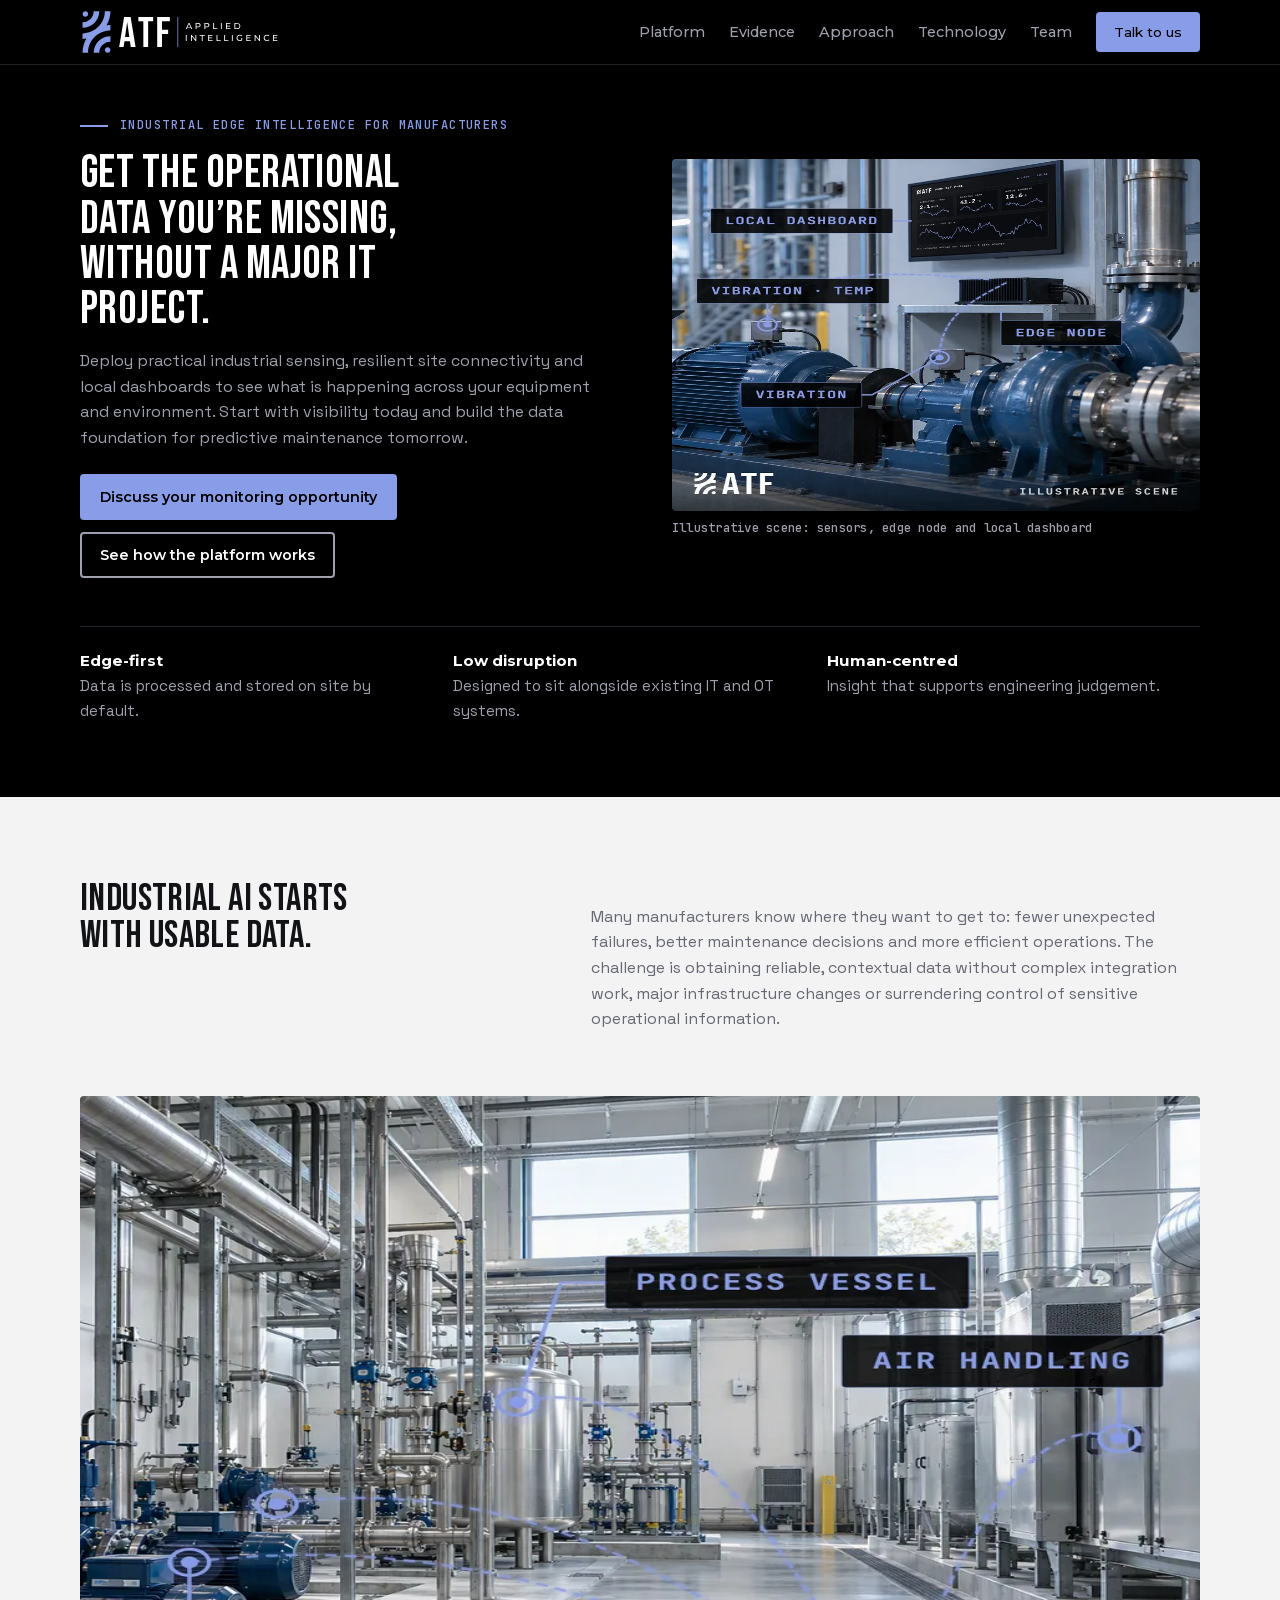
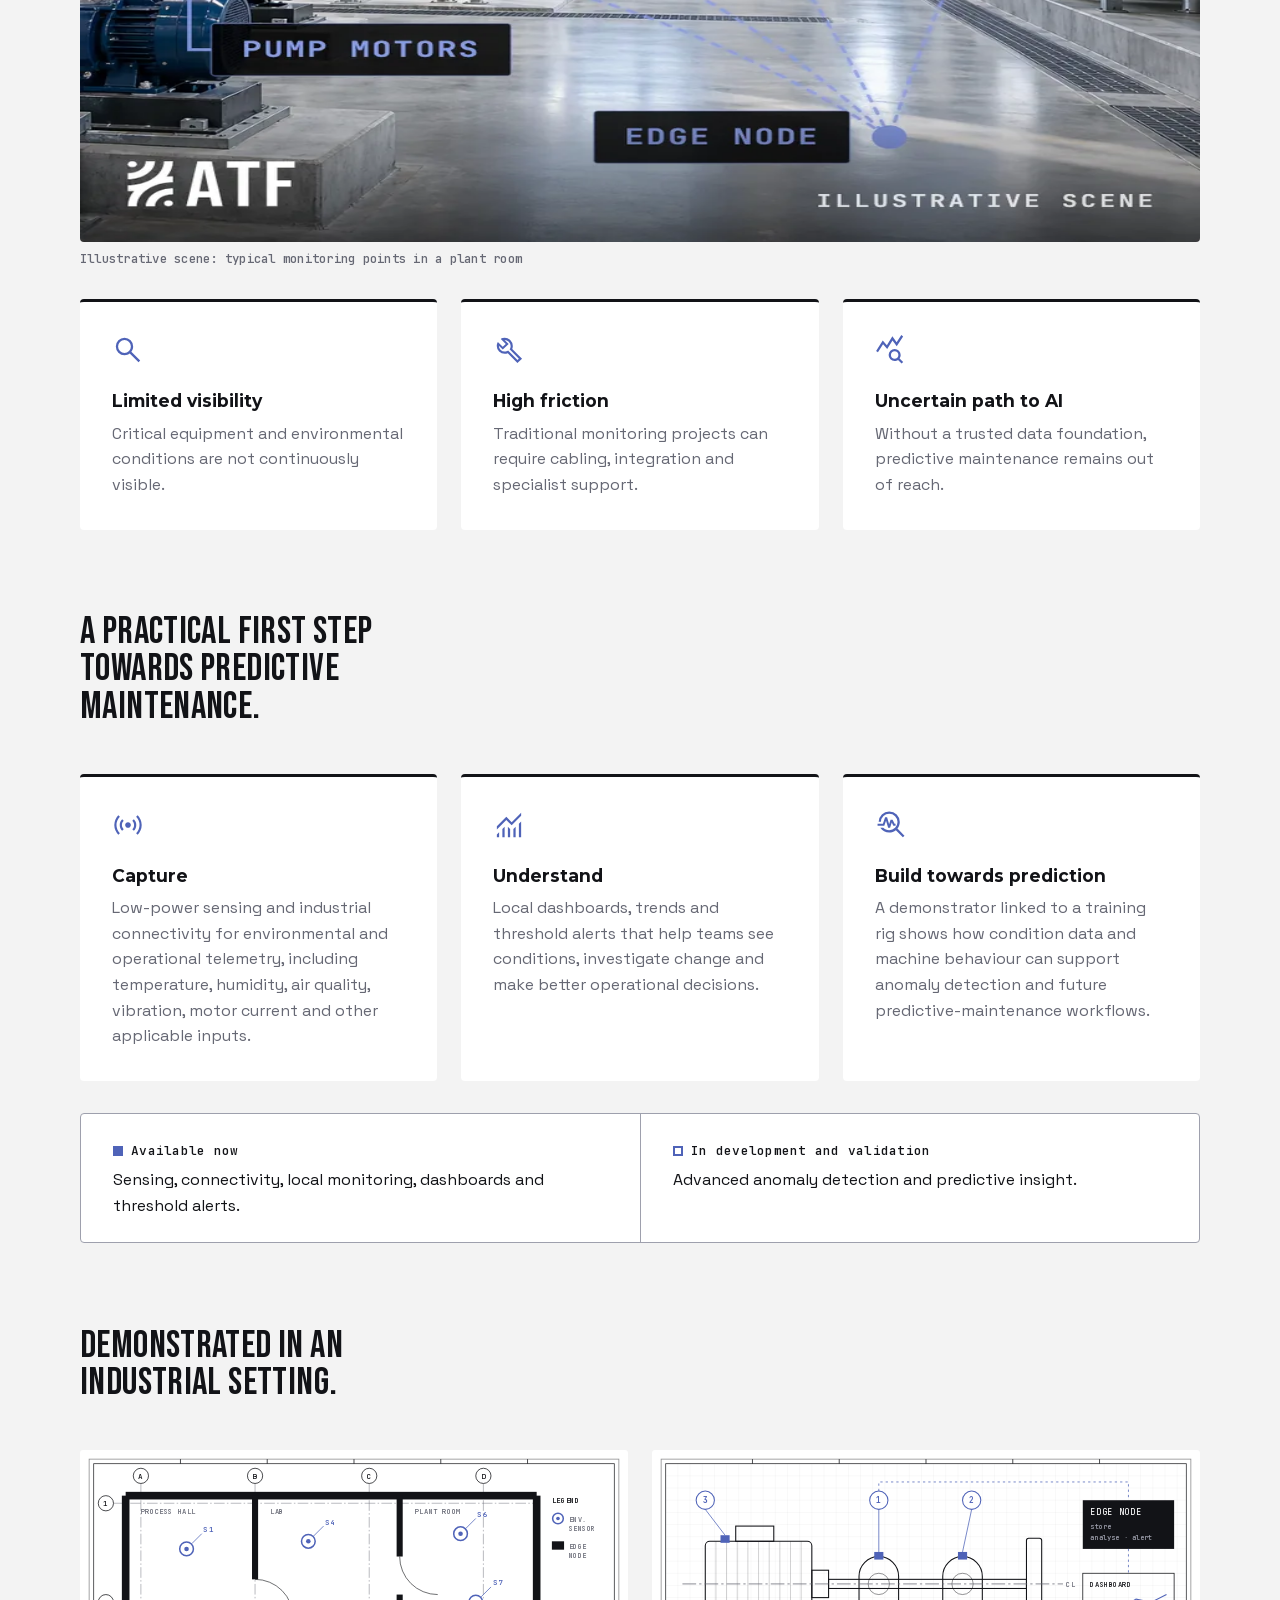
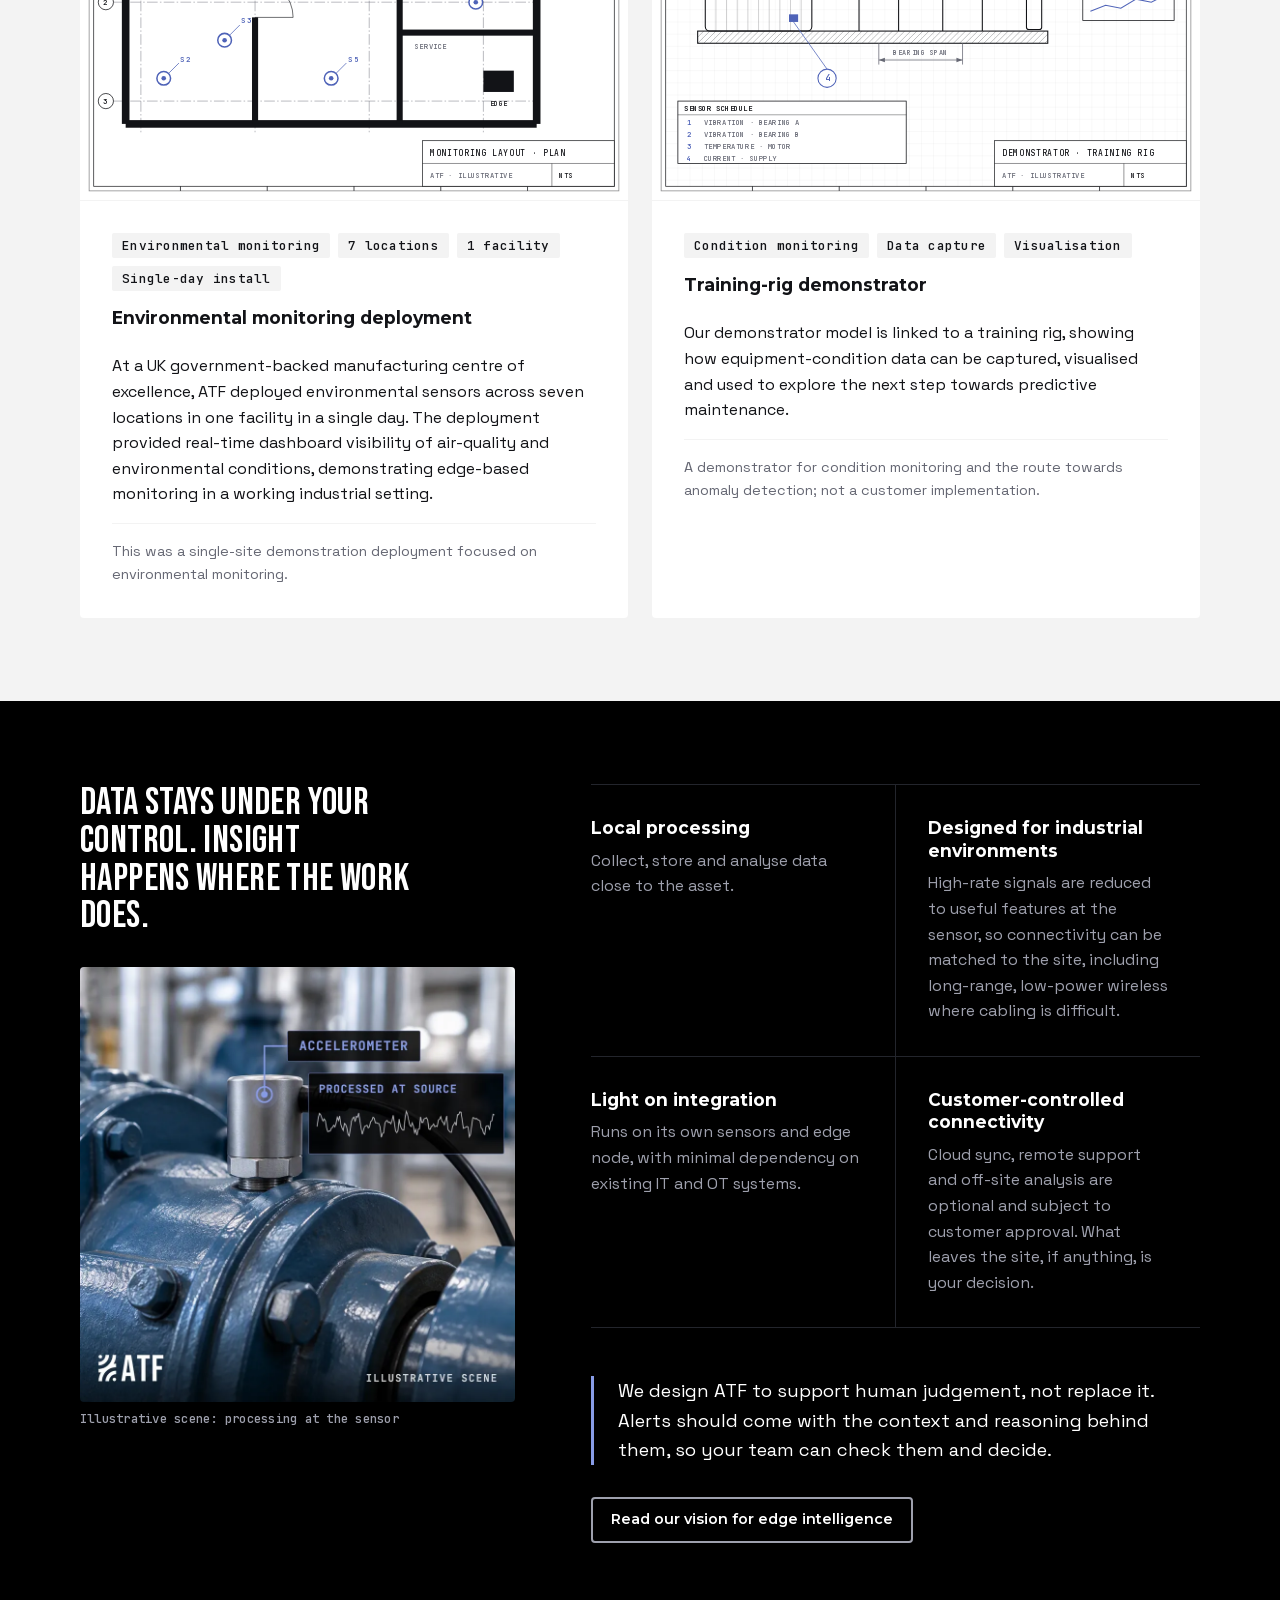
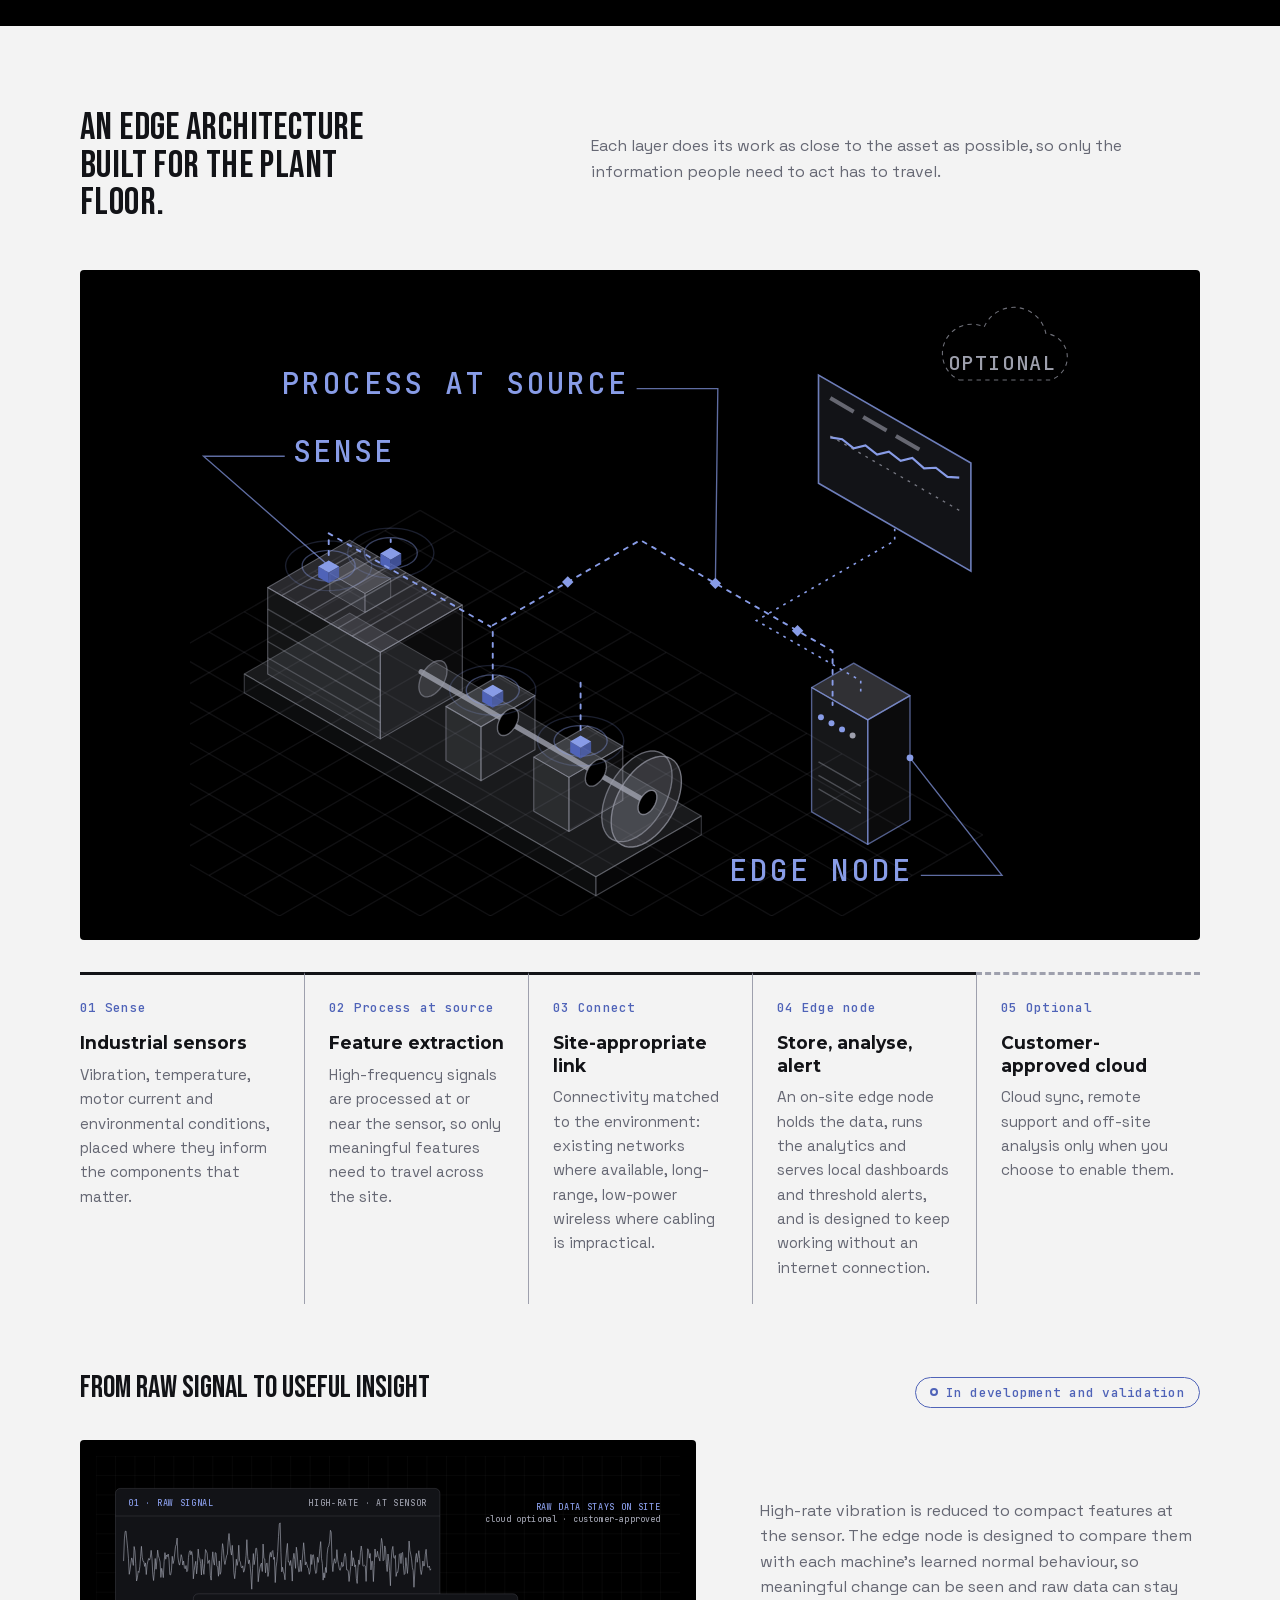
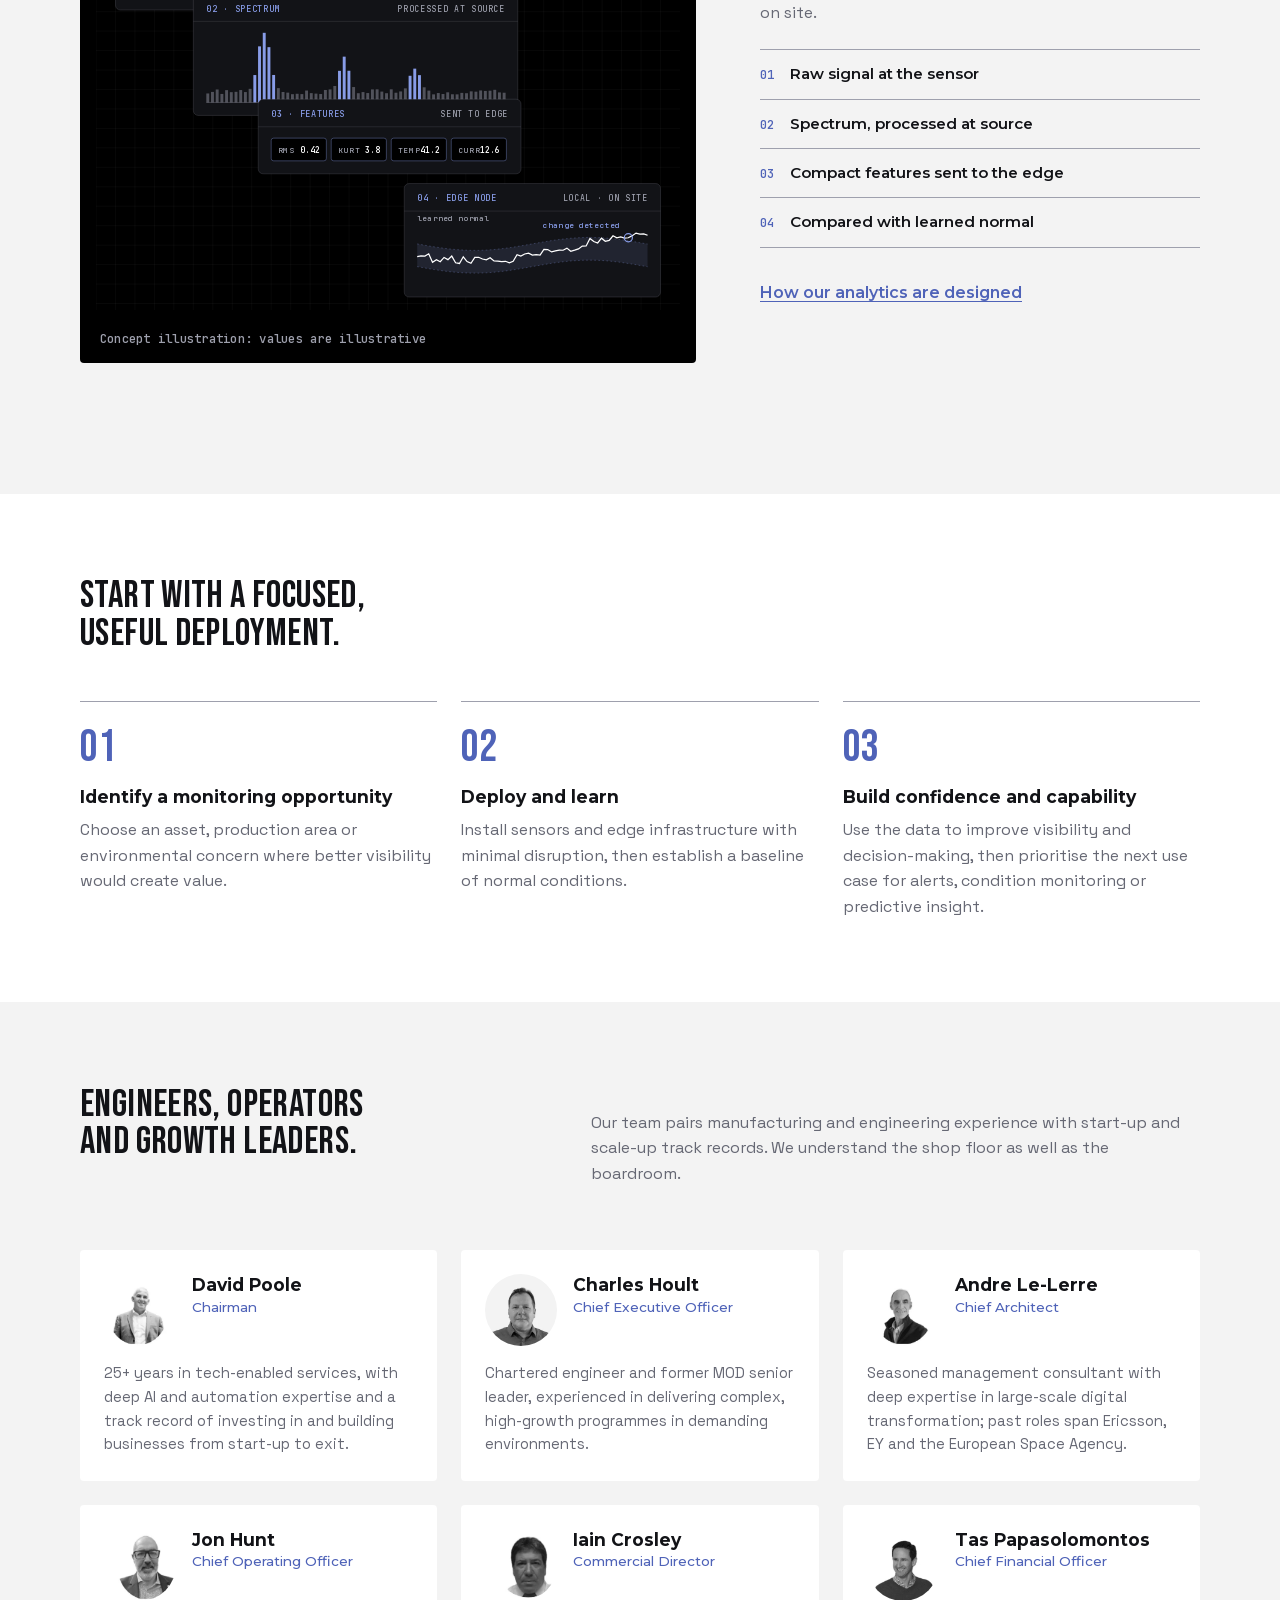
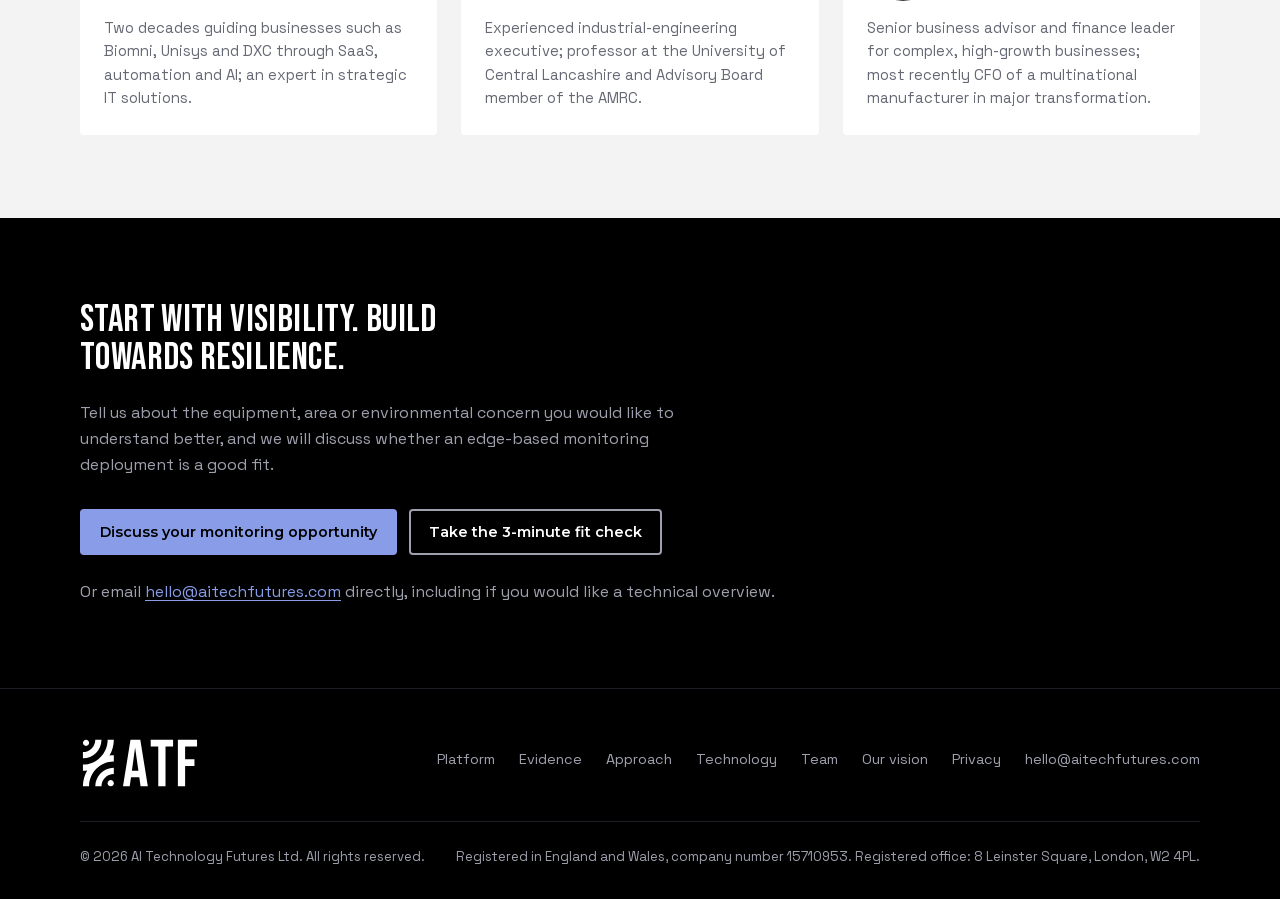
==== commit 40f404c0: "Add monitoring fit check - New fit-check.html: twelve-question self-assessment with an indicative   " ====
--- a/index.html
+++ b/index.html
@@ -282,6 +282,7 @@
     <p class="lede">Tell us about the equipment, area or environmental concern you would like to understand better, and we will discuss whether an edge-based monitoring deployment is a good fit.</p>
     <div class="btns">
       <a class="btn btn-primary" href="mailto:hello@aitechfutures.com?subject=Monitoring%20opportunity">Discuss your monitoring opportunity</a>
+      <a class="btn btn-secondary" href="fit-check.html">Take the 3-minute fit check</a>
     </div>
     <p class="direct">Or email <a href="mailto:hello@aitechfutures.com">hello@aitechfutures.com</a> directly, including if you would like a technical overview.</p>
   </div>
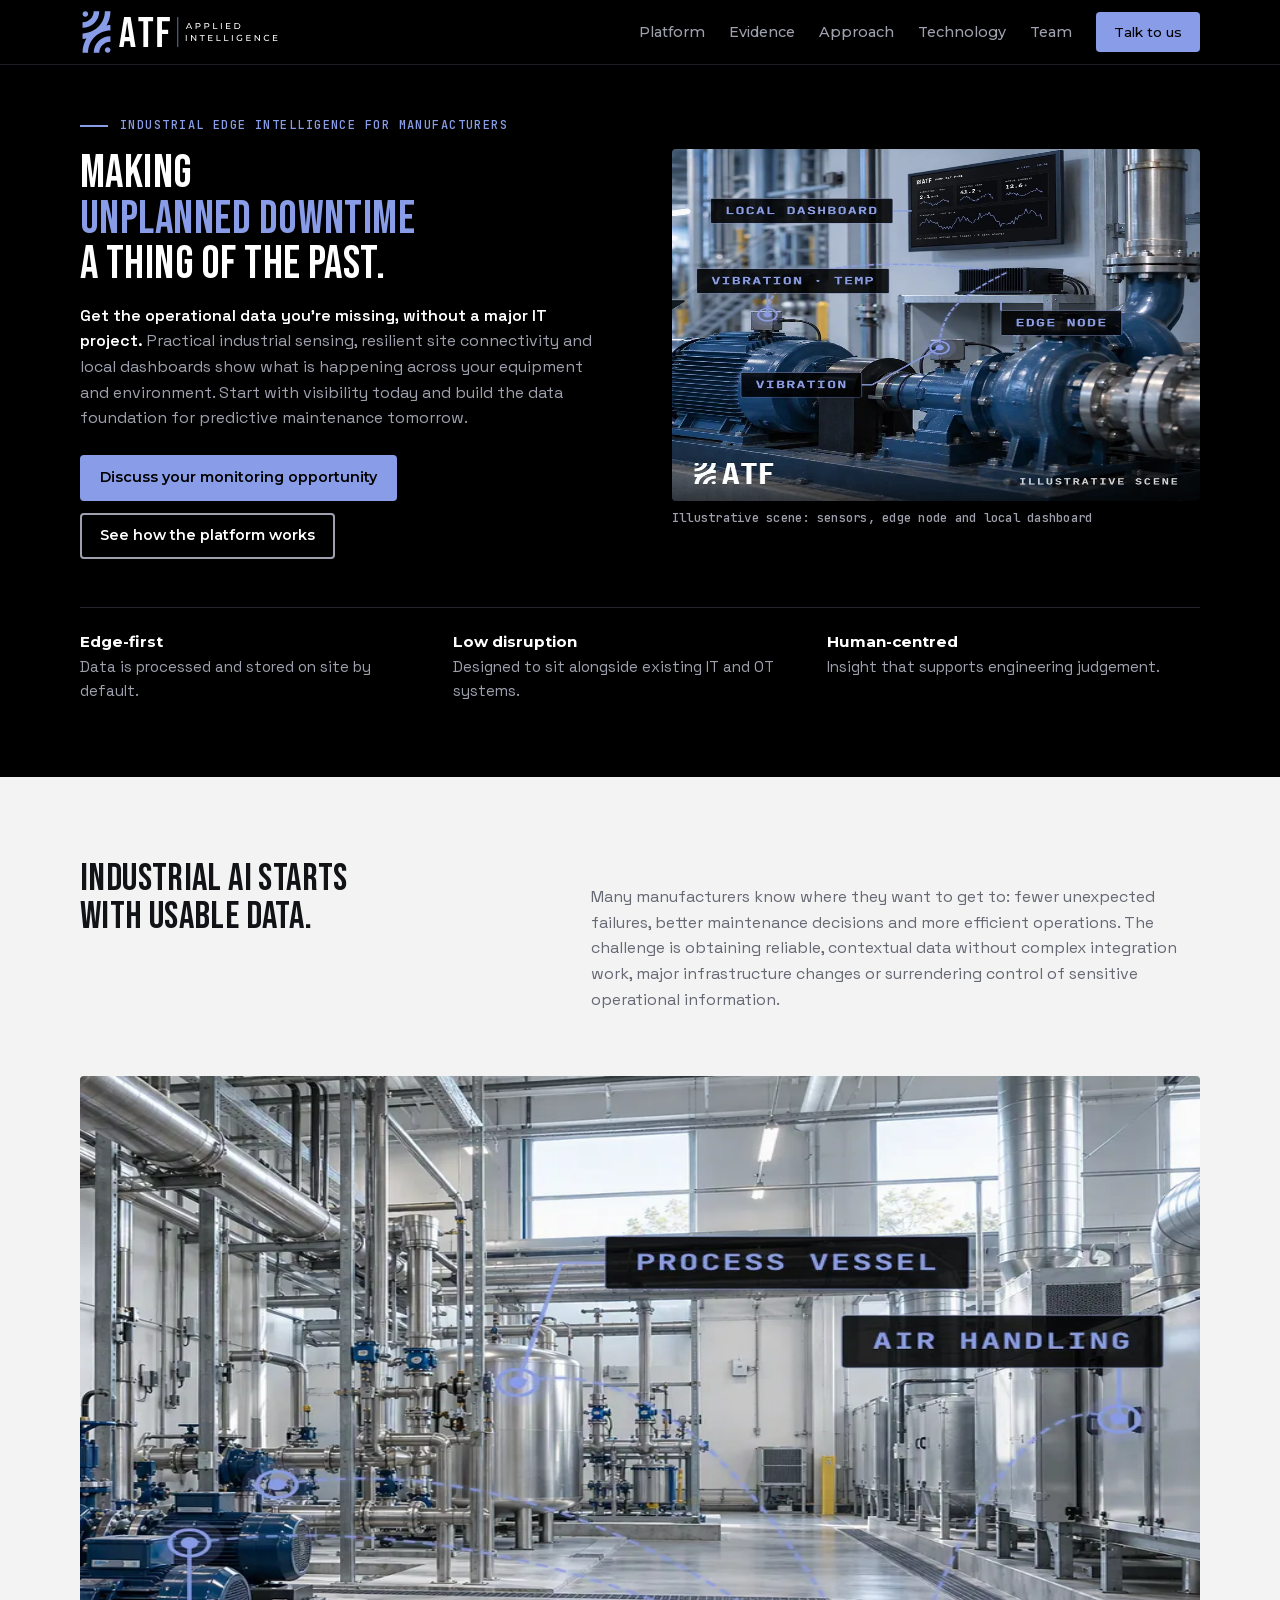
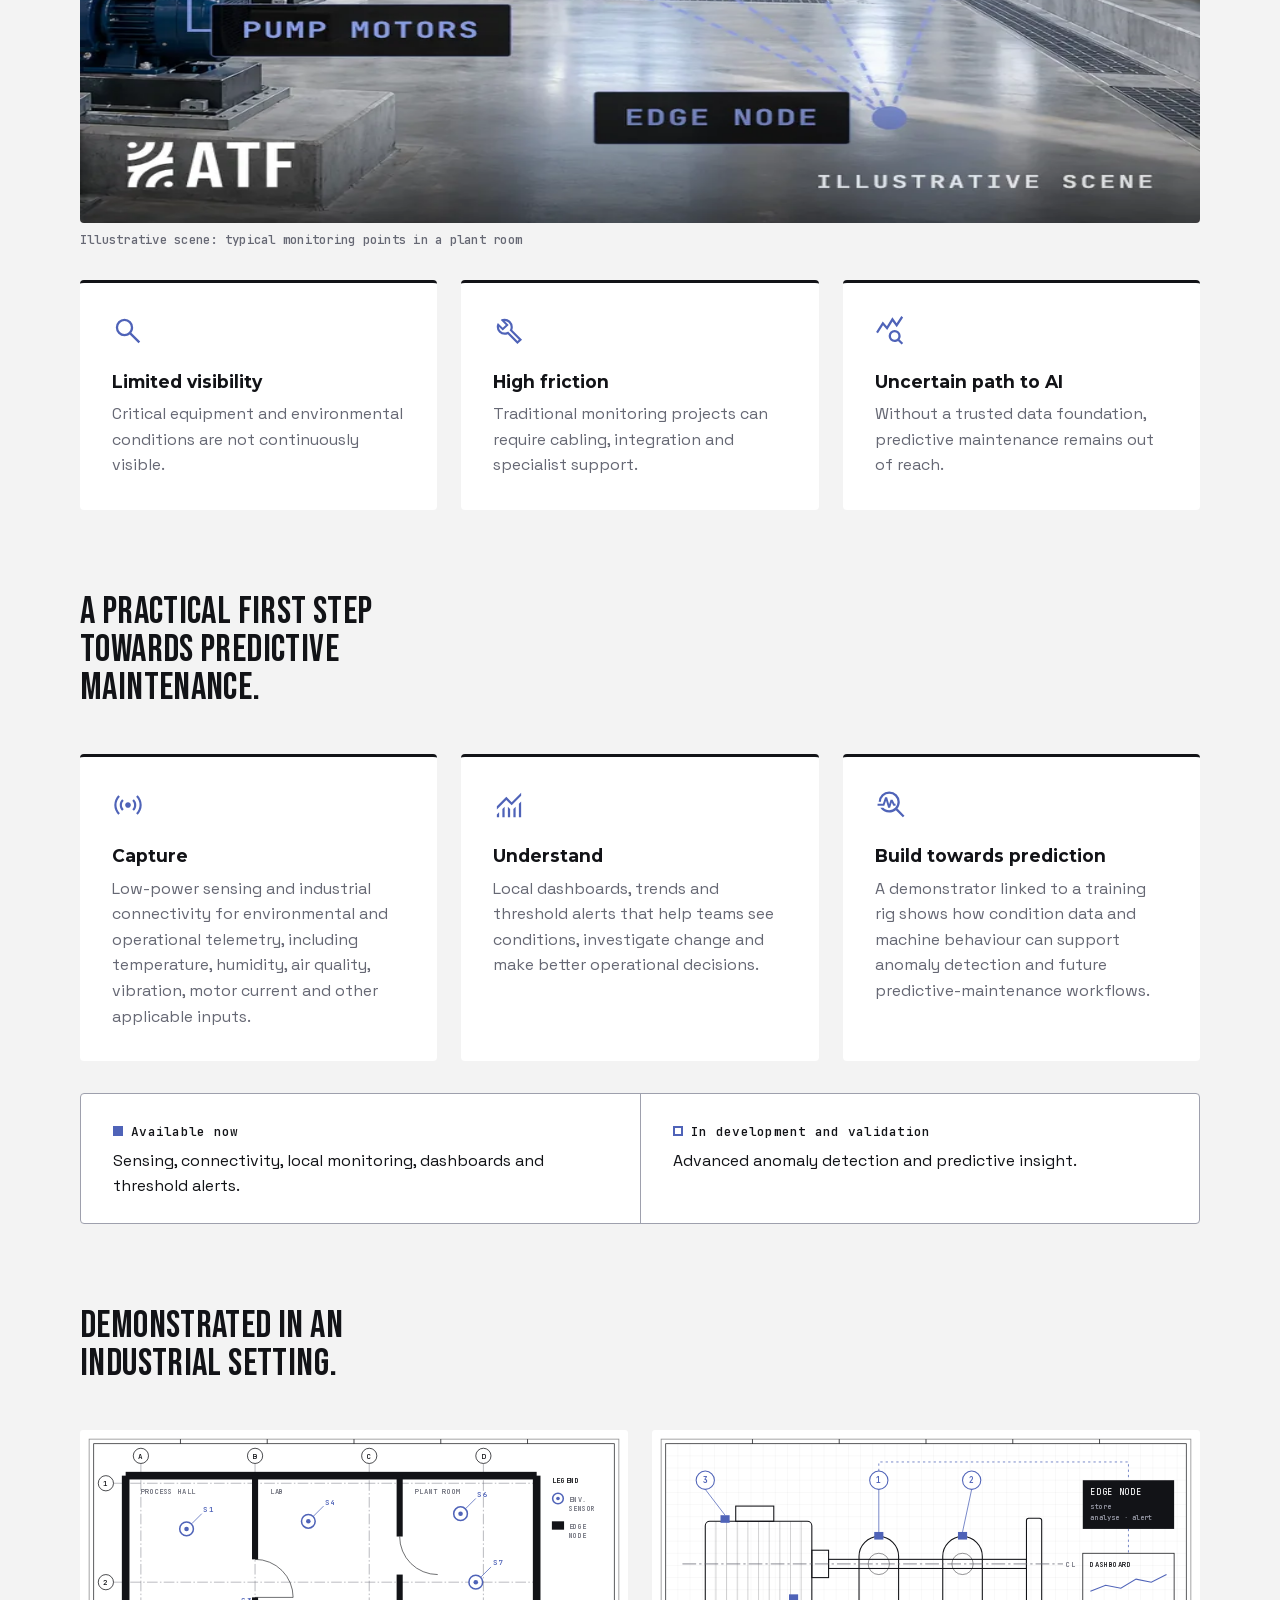
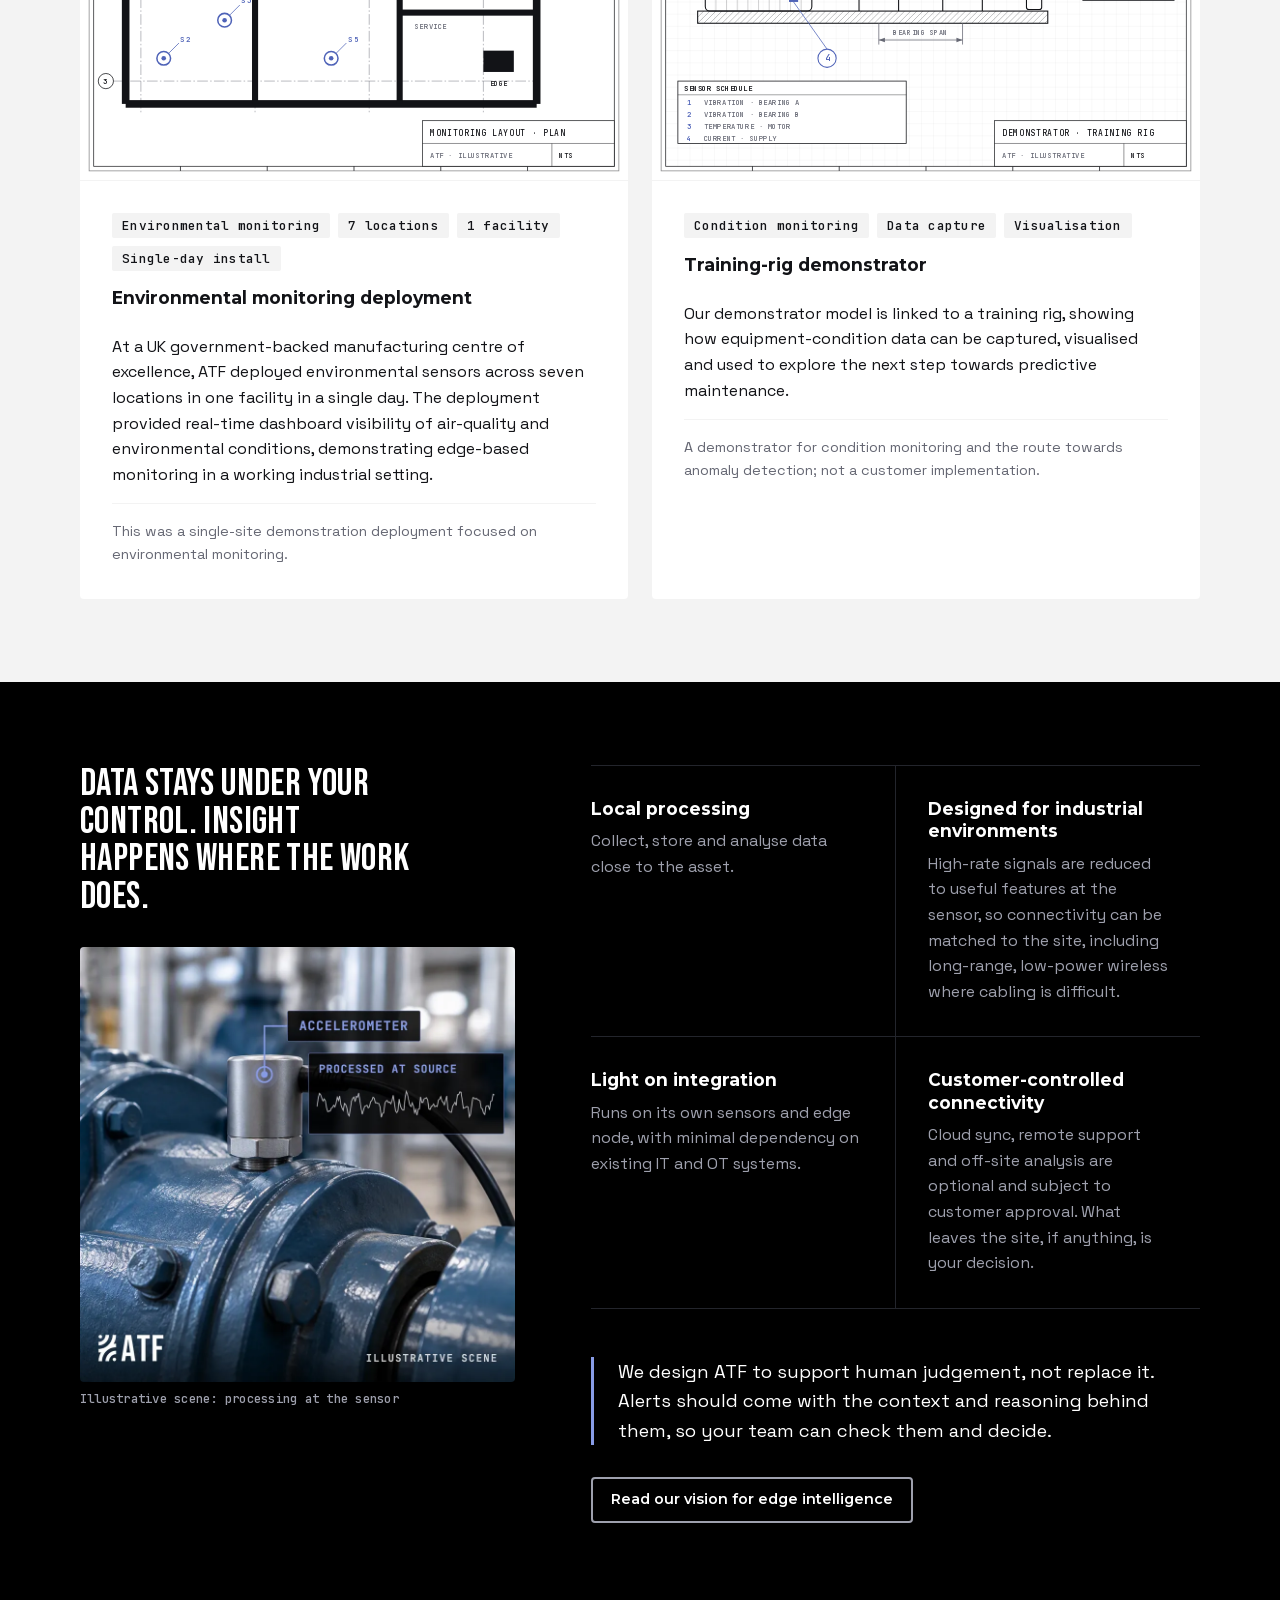
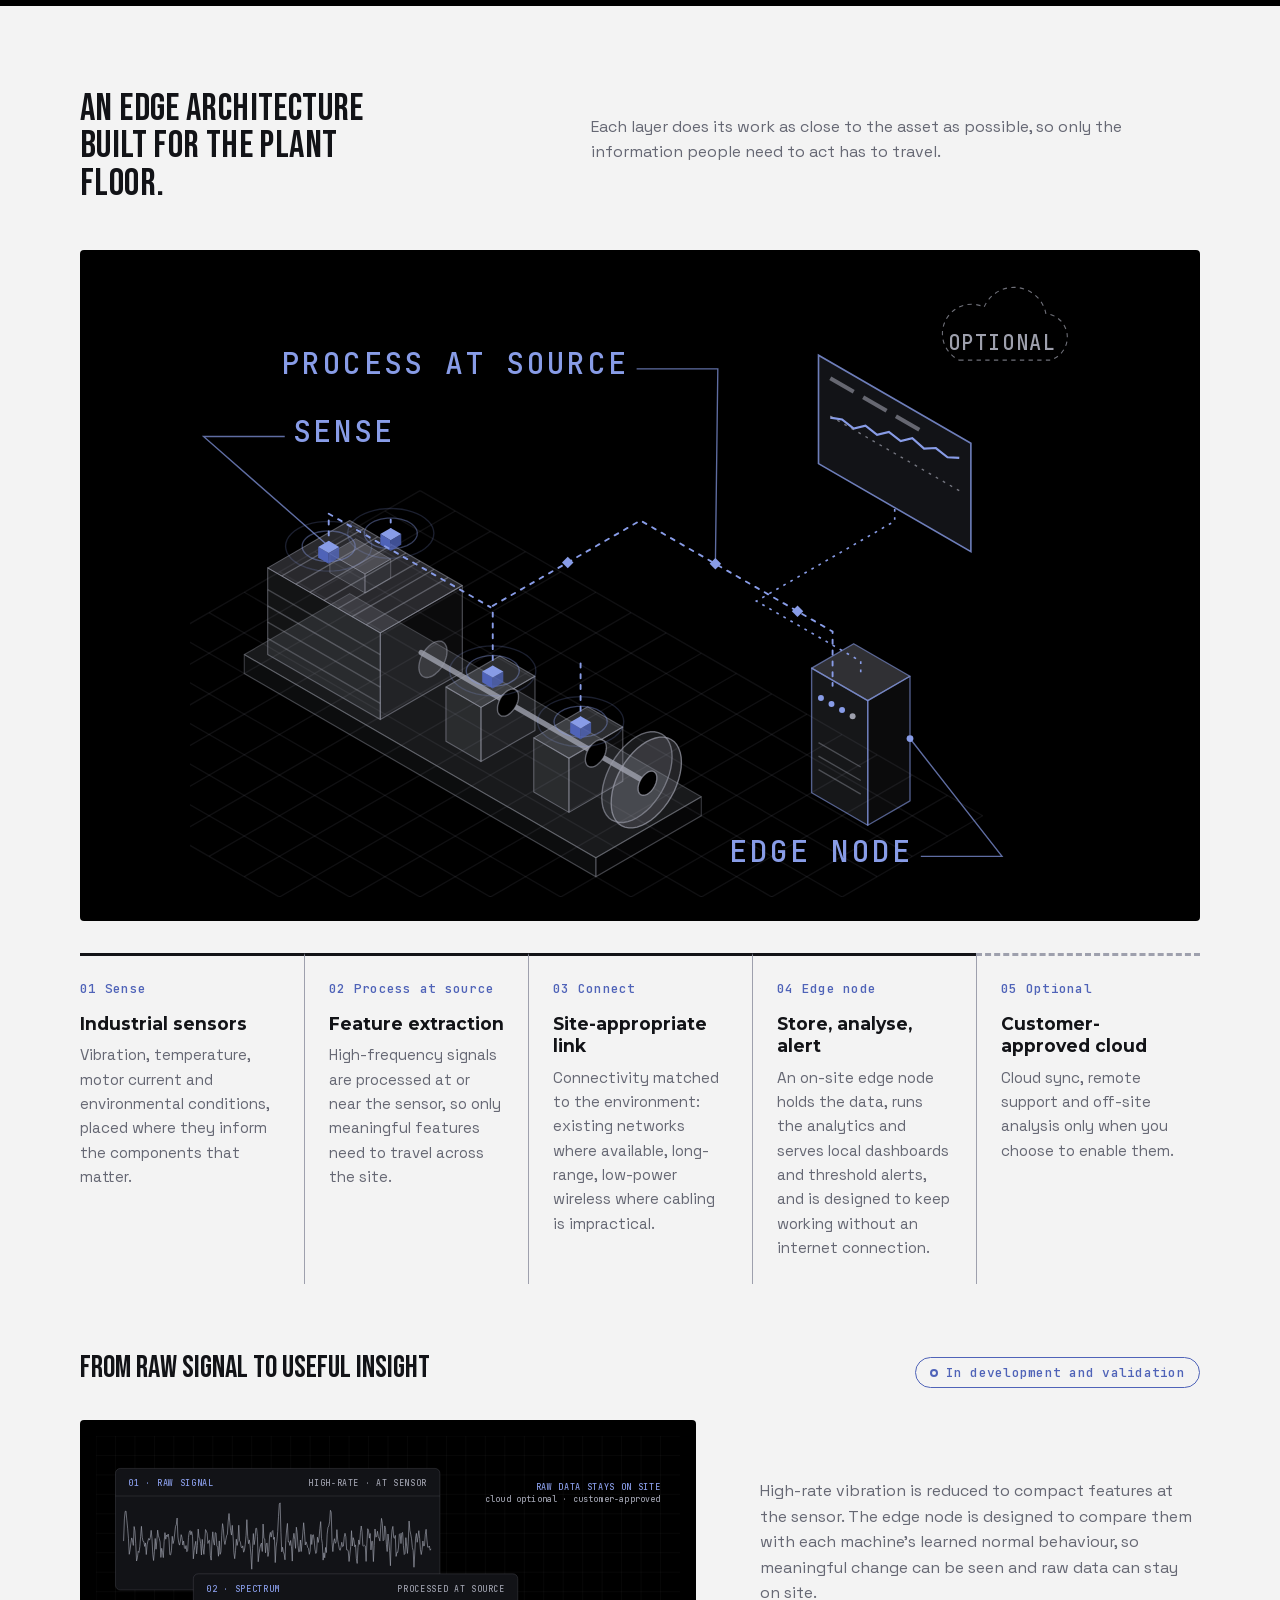
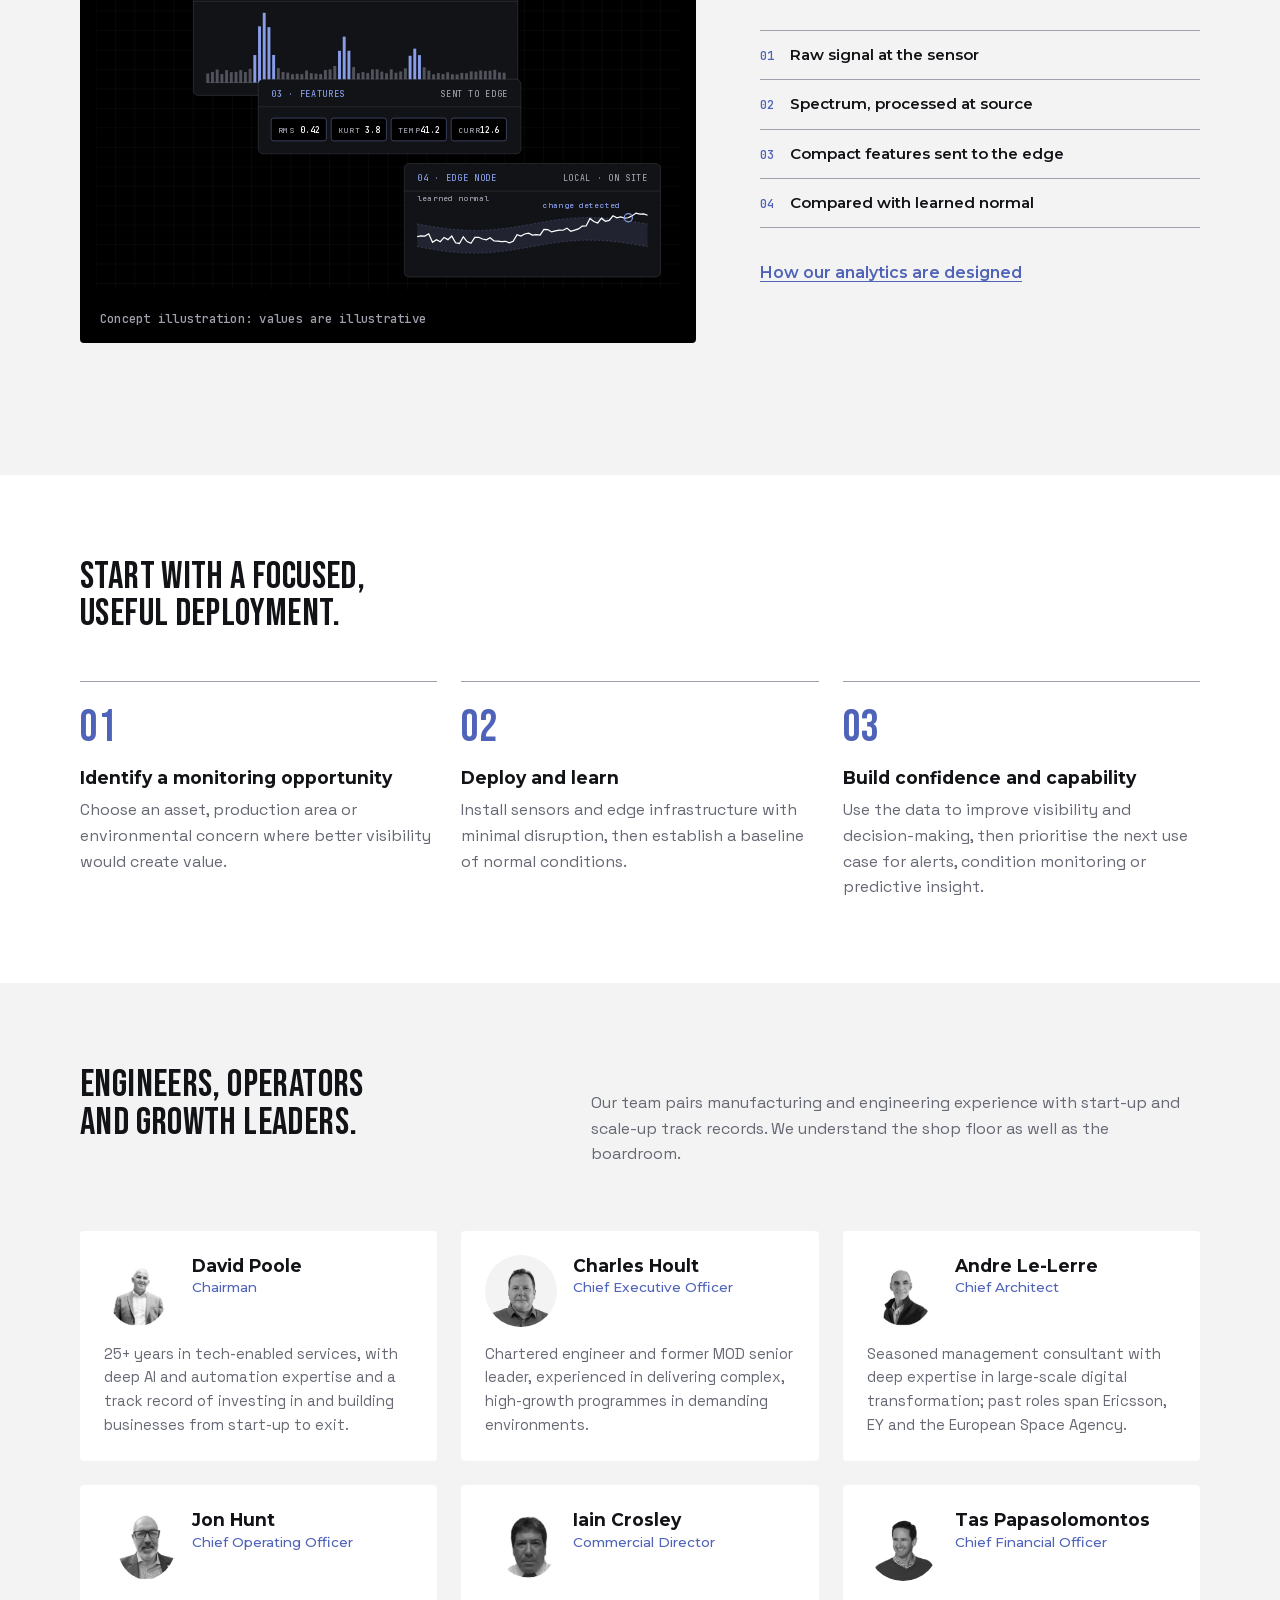
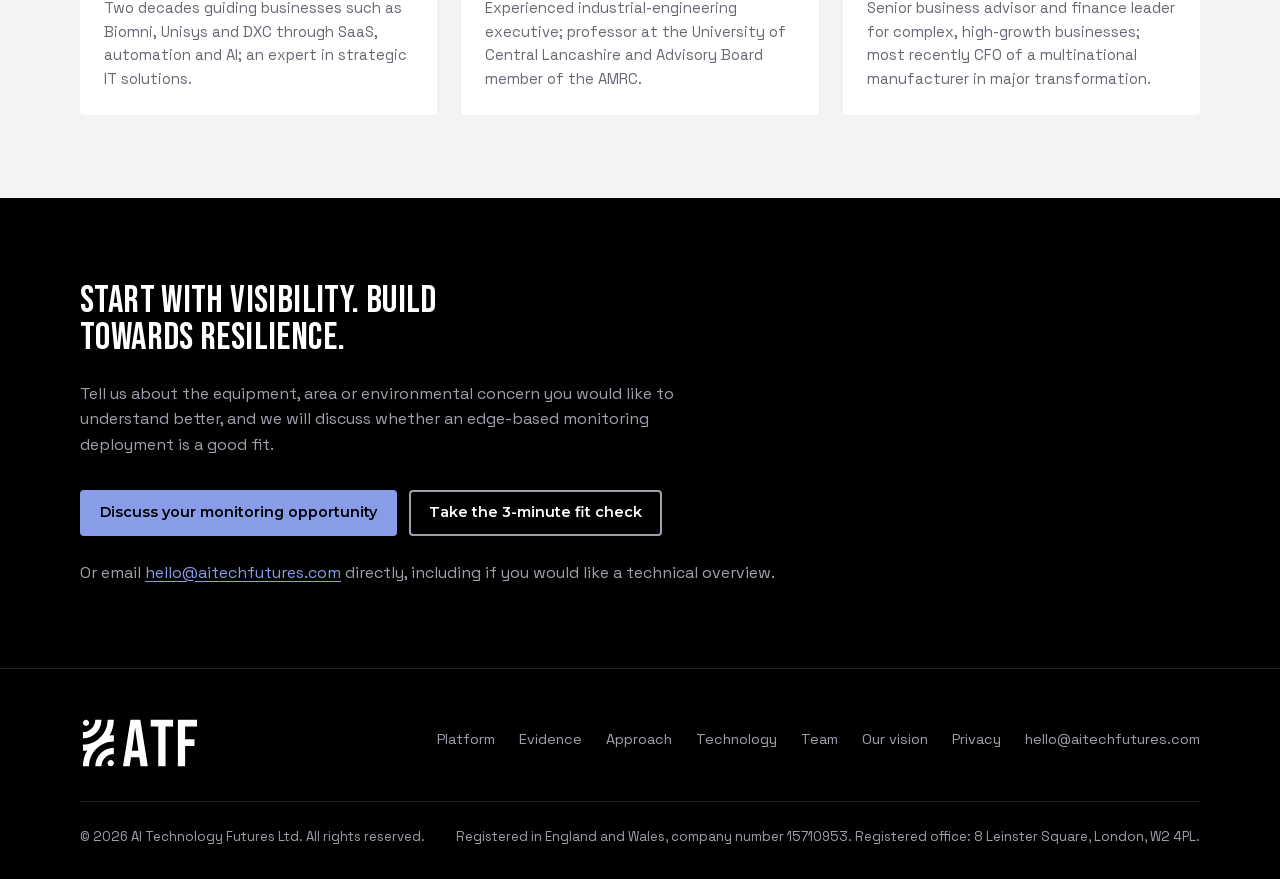
==== commit d422a125: "Add rotating hero headline "Making ___ a thing of the past" cycles through unplanned downtime, equip" ====
--- a/index.html
+++ b/index.html
@@ -55,8 +55,8 @@
     <div class="hero-grid">
       <div>
         <p class="eyebrow">Industrial edge intelligence for manufacturers</p>
-        <h1 id="hero-h">Get the operational data you’re missing, without a major IT project.</h1>
-        <p class="lede">Deploy practical industrial sensing, resilient site connectivity and local dashboards to see what is happening across your equipment and environment. Start with visibility today and build the data foundation for predictive maintenance tomorrow.</p>
+        <h1 id="hero-h"><span class="sr-only">Making unplanned downtime, equipment failure, asset inefficiency, excess maintenance, blind spots, manual readings, clipboard rounds, guesswork and data gaps a thing of the past.</span><span aria-hidden="true">Making <span class="rotator" data-words="unplanned downtime|equipment failure|asset inefficiency|excess maintenance|blind spots|manual readings|clipboard rounds|guesswork|data gaps">unplanned downtime</span> a thing of the past.</span></h1>
+        <p class="lede"><strong>Get the operational data you’re missing, without a major IT project.</strong> Practical industrial sensing, resilient site connectivity and local dashboards show what is happening across your equipment and environment. Start with visibility today and build the data foundation for predictive maintenance tomorrow.</p>
         <div class="btns">
           <a class="btn btn-primary" href="mailto:hello@aitechfutures.com?subject=Monitoring%20opportunity">Discuss your monitoring opportunity</a>
           <a class="btn btn-secondary" href="#technology">See how the platform works</a>
--- a/assets/site.css
+++ b/assets/site.css
@@ -95,6 +95,11 @@
 .hero-grid{display:grid;grid-template-columns:1fr 1fr;gap:clamp(32px,5vw,72px);align-items:center}
 .hero h1{max-width:19ch}
 .hero .lede{margin:var(--s3) 0 var(--s4)}
+.hero .lede strong{color:var(--white);font-weight:600}
+.rotator{display:block;color:var(--future-blue);transition:transform .35s ease,opacity .35s ease}
+.rotator.out{transform:translateY(-.35em);opacity:0}
+.rotator.in{transform:translateY(.35em);opacity:0;transition:none}
+.sr-only{position:absolute;width:1px;height:1px;margin:-1px;padding:0;overflow:hidden;clip:rect(0 0 0 0);white-space:nowrap;border:0}
 .hero-art{margin:0;width:100%}
 .hero-art img{width:100%;height:auto;aspect-ratio:1536/1024;border-radius:var(--radius)}
 .hero-art figcaption{color:var(--industrial-gray);margin-top:var(--s2)}
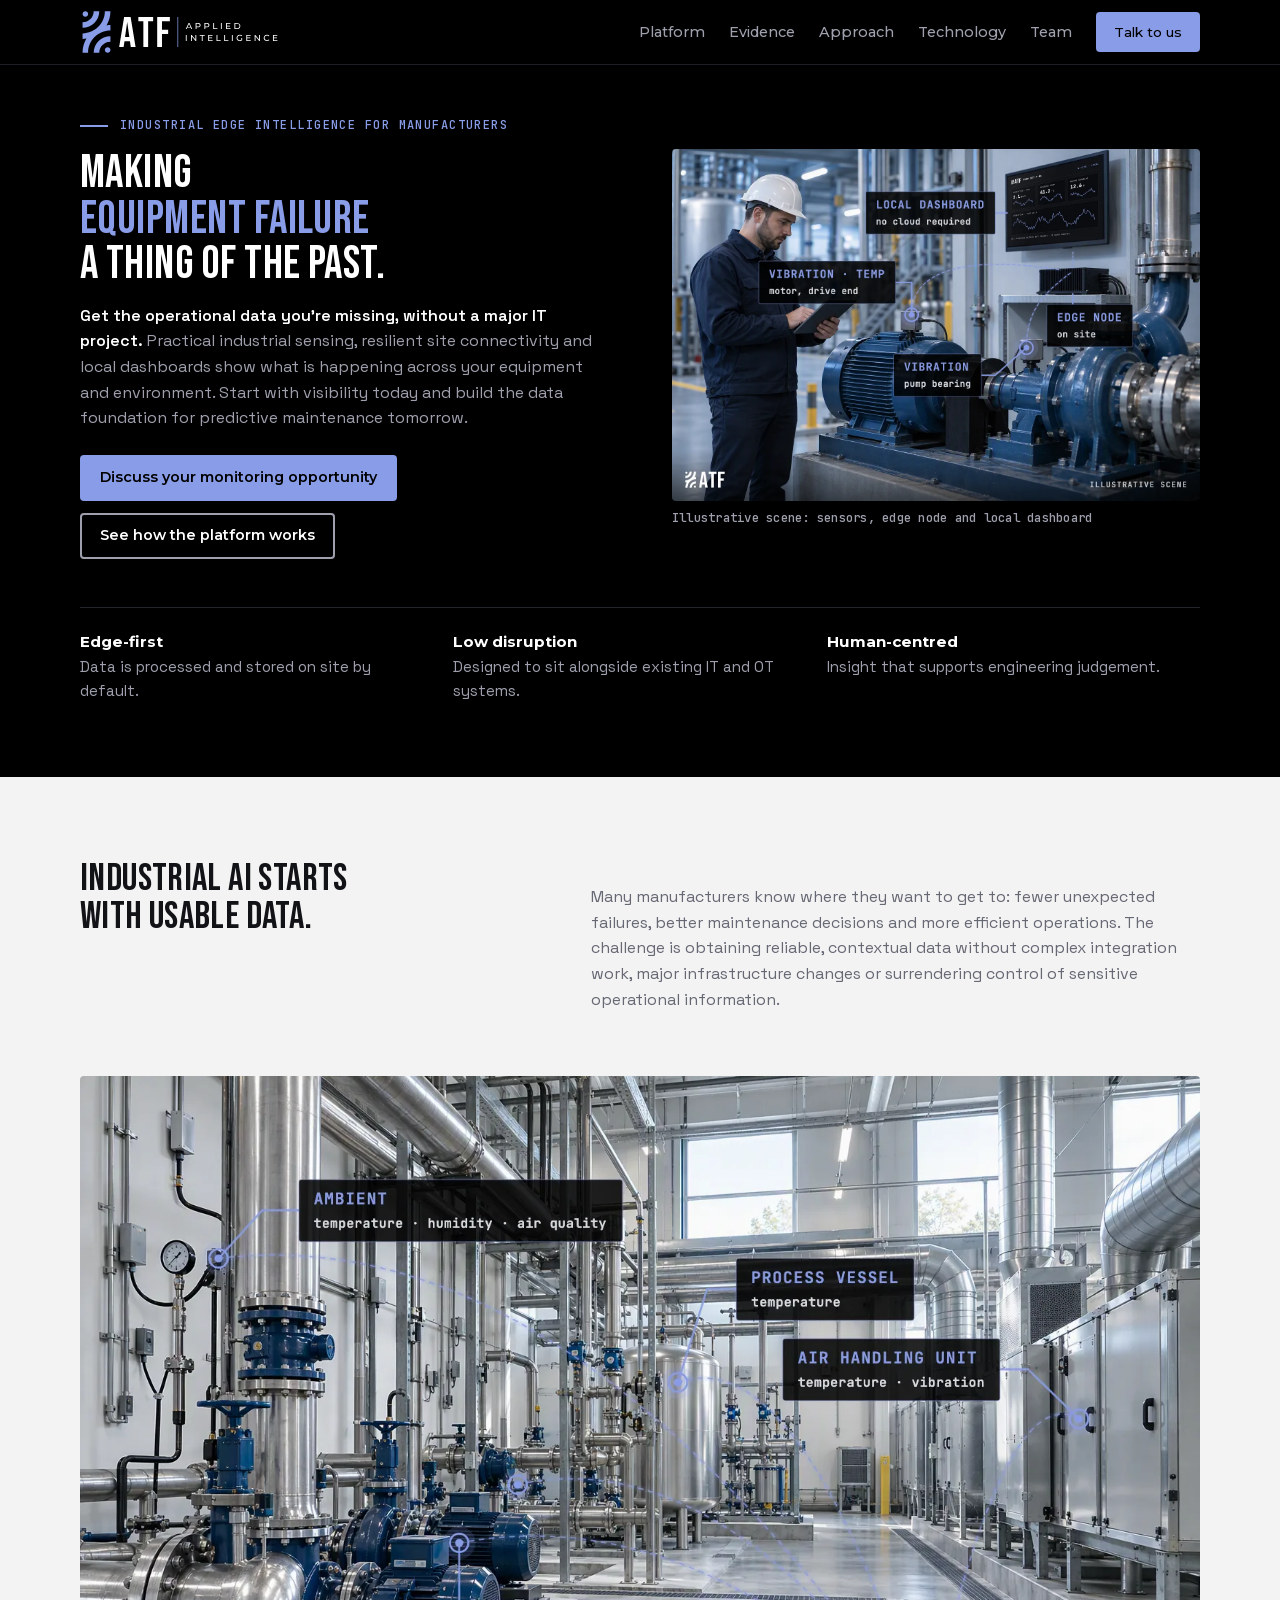
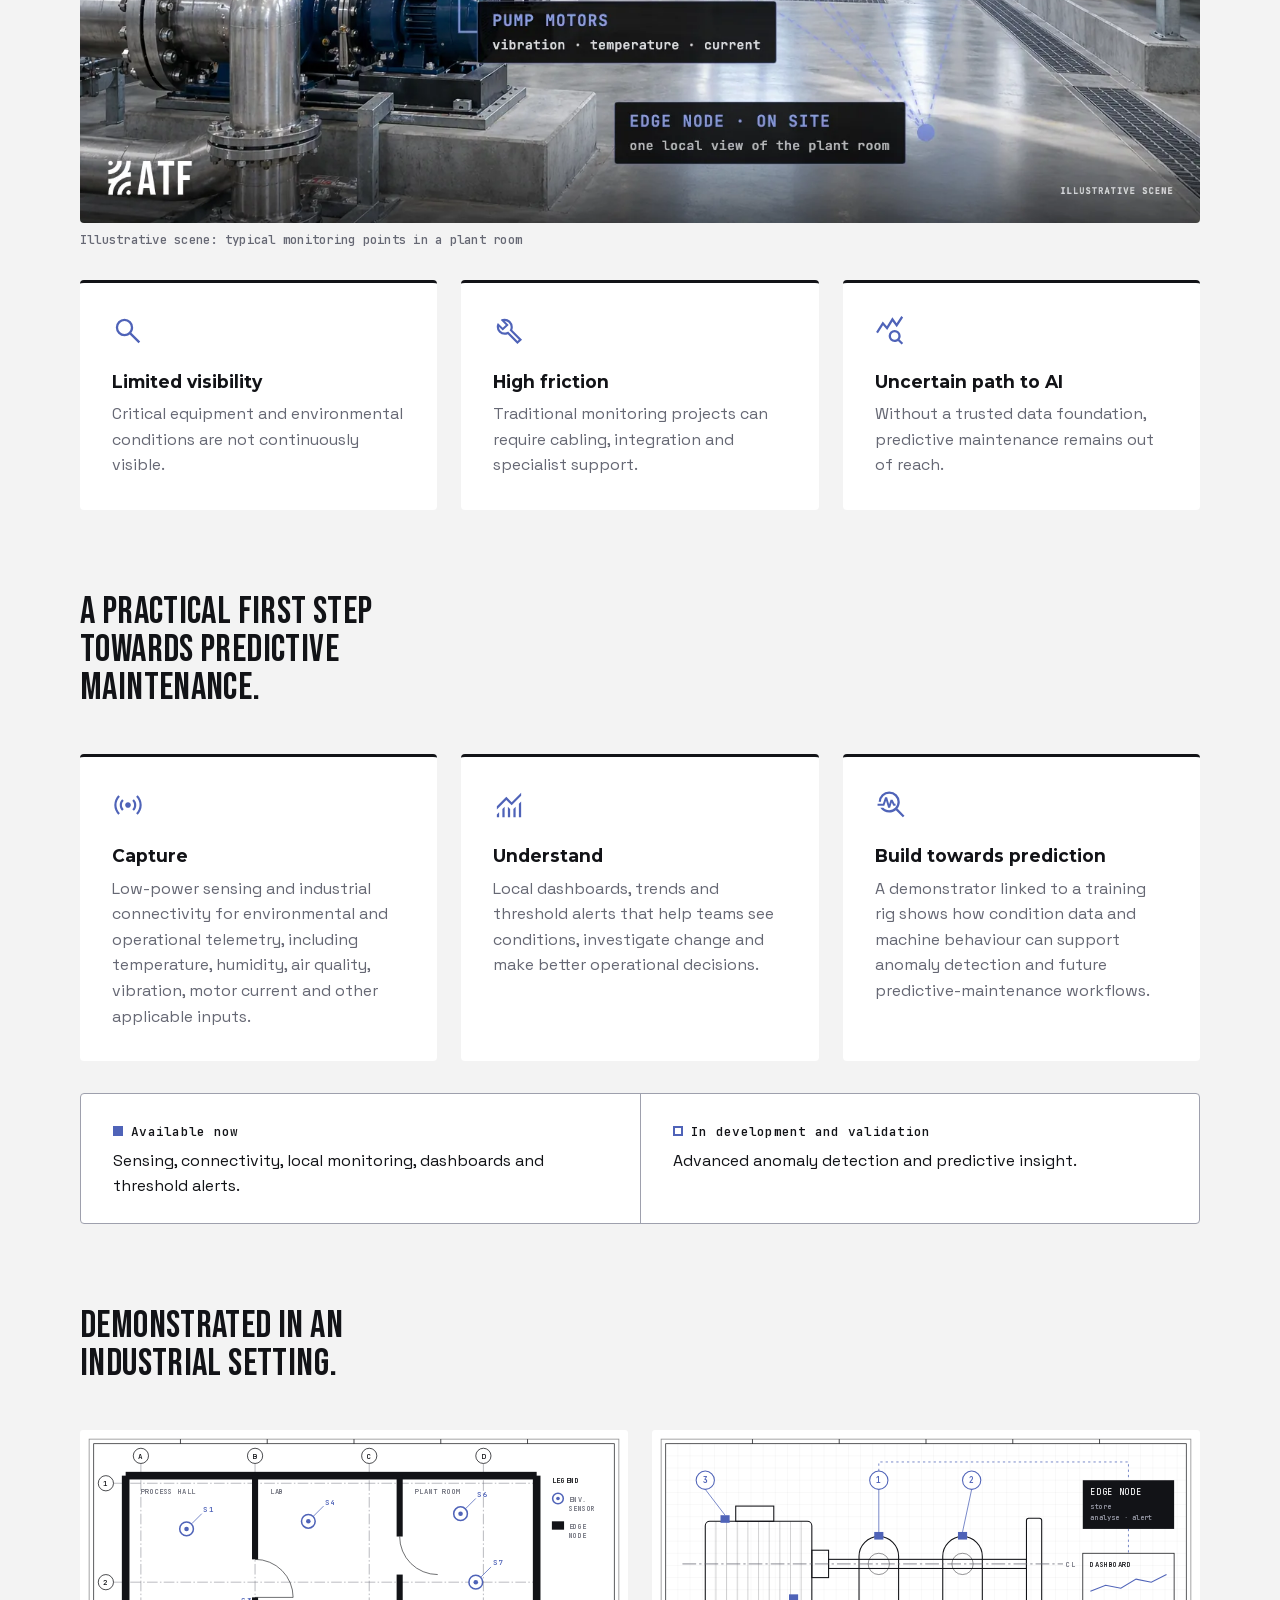
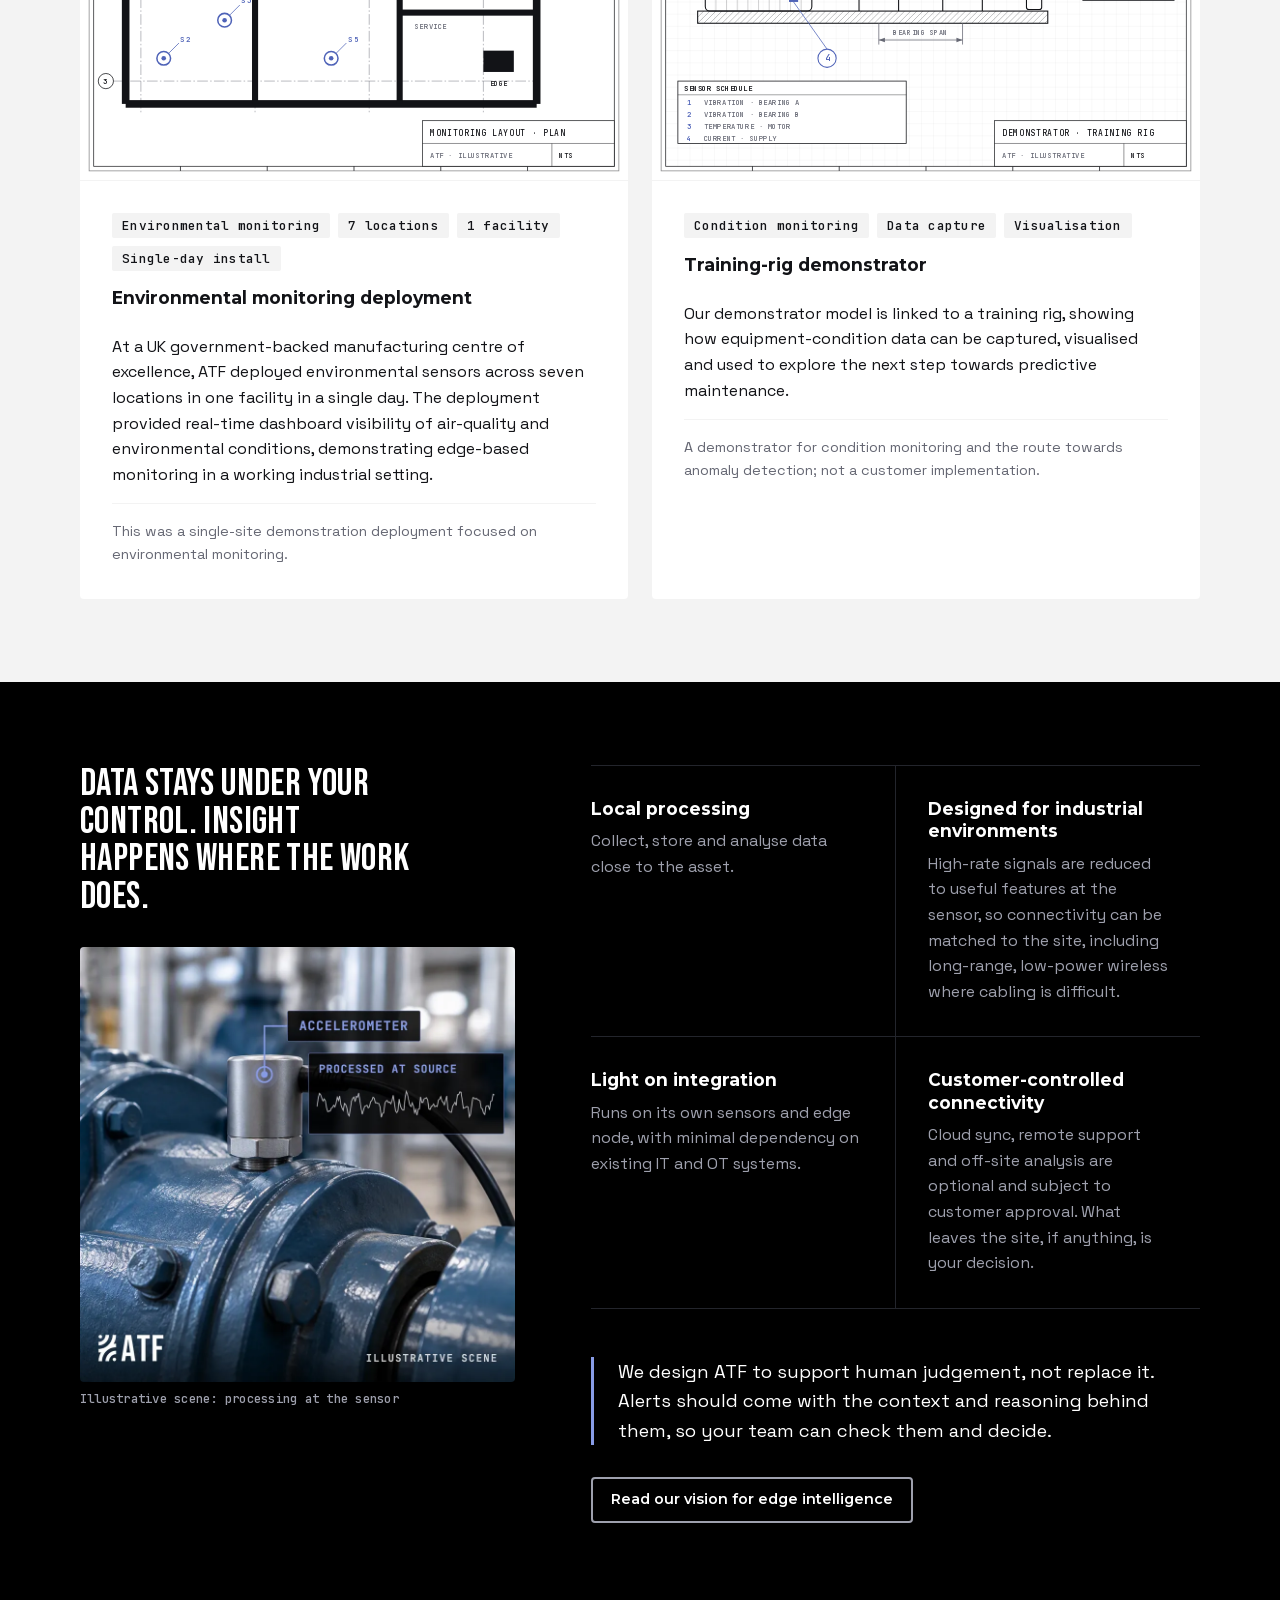
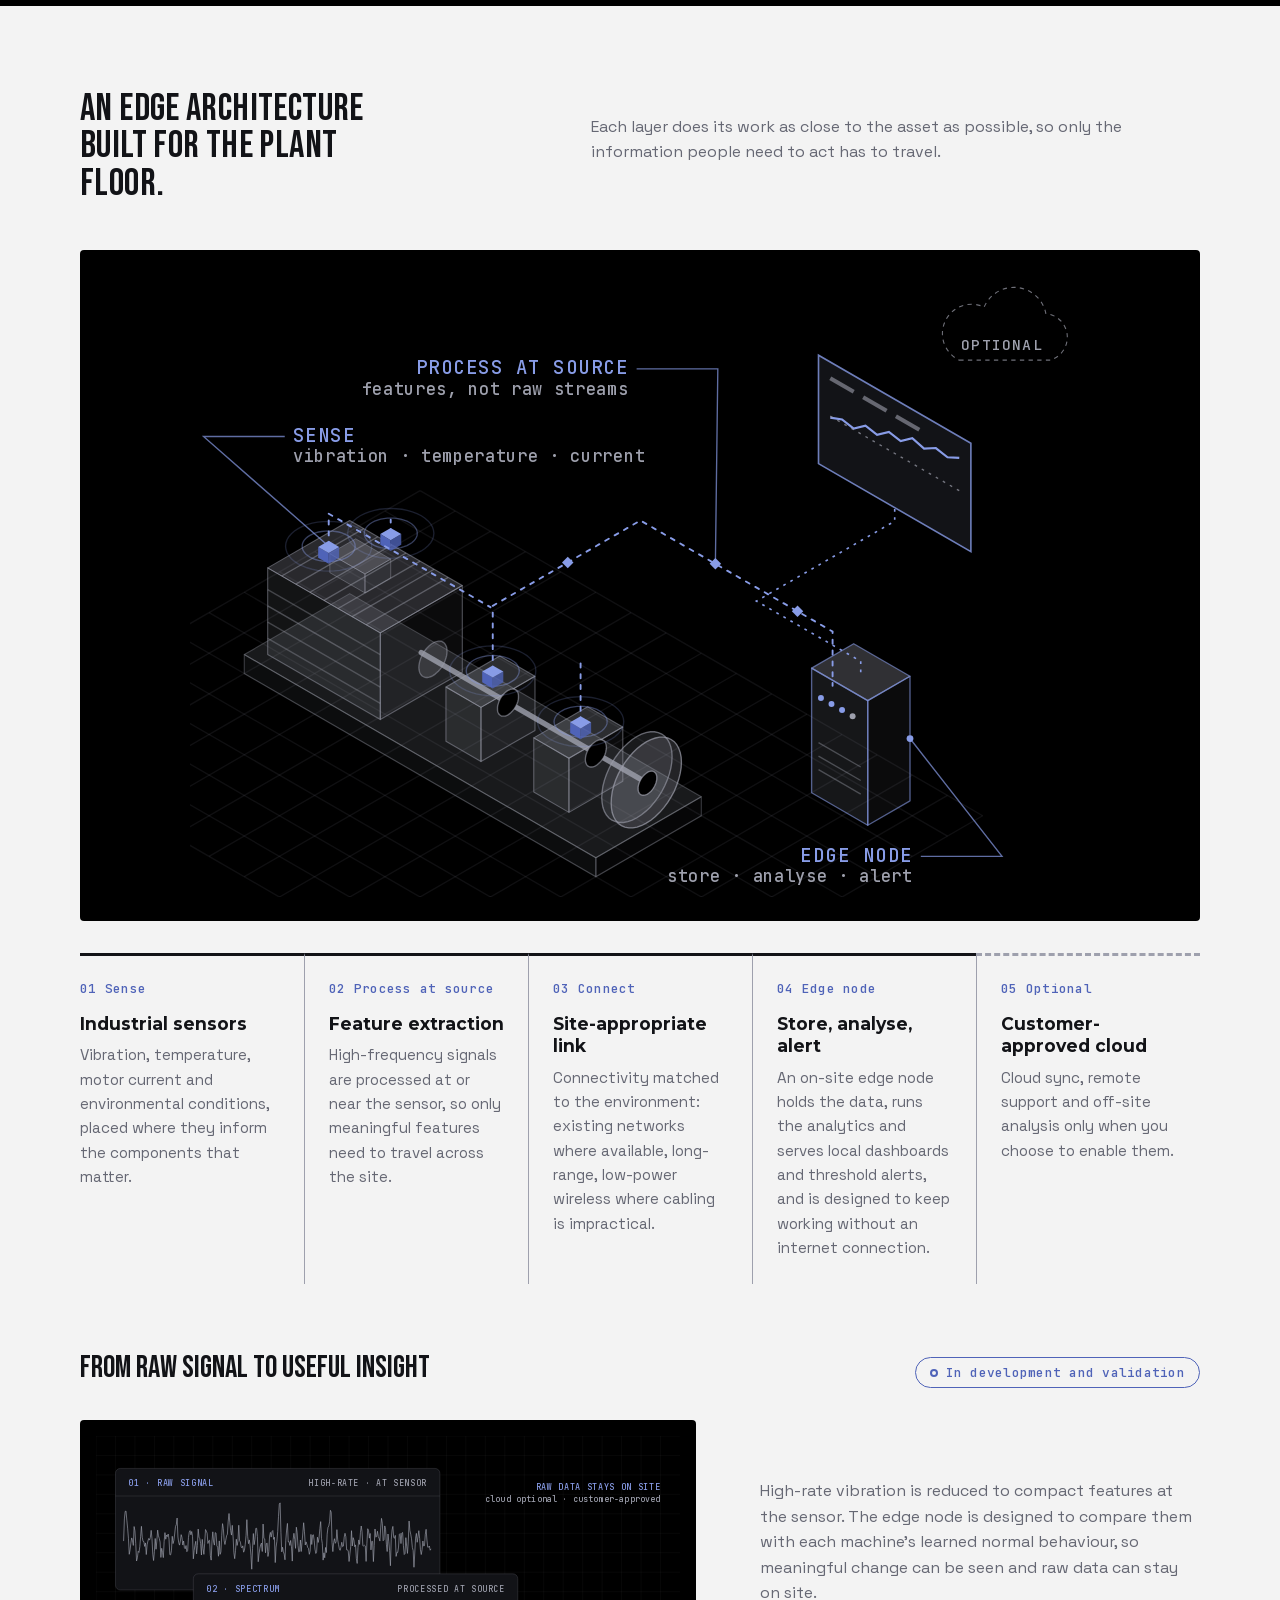
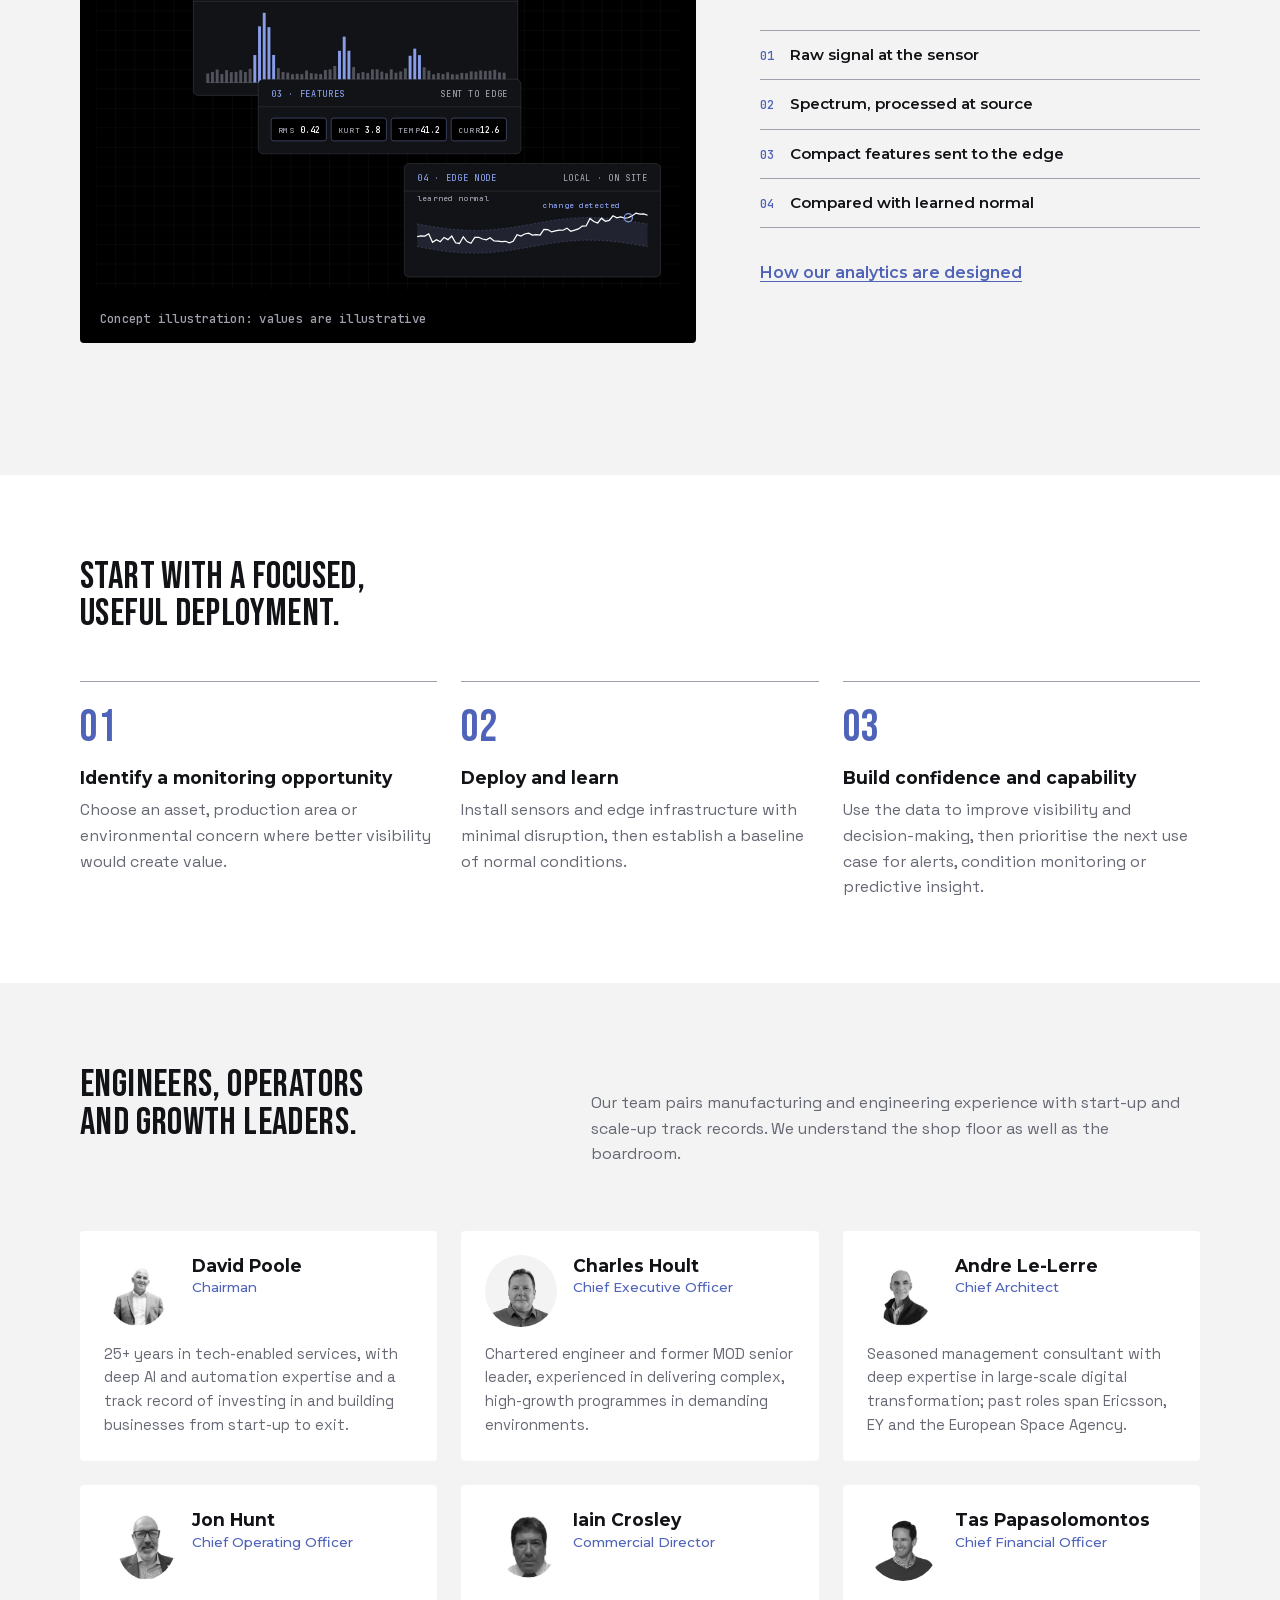
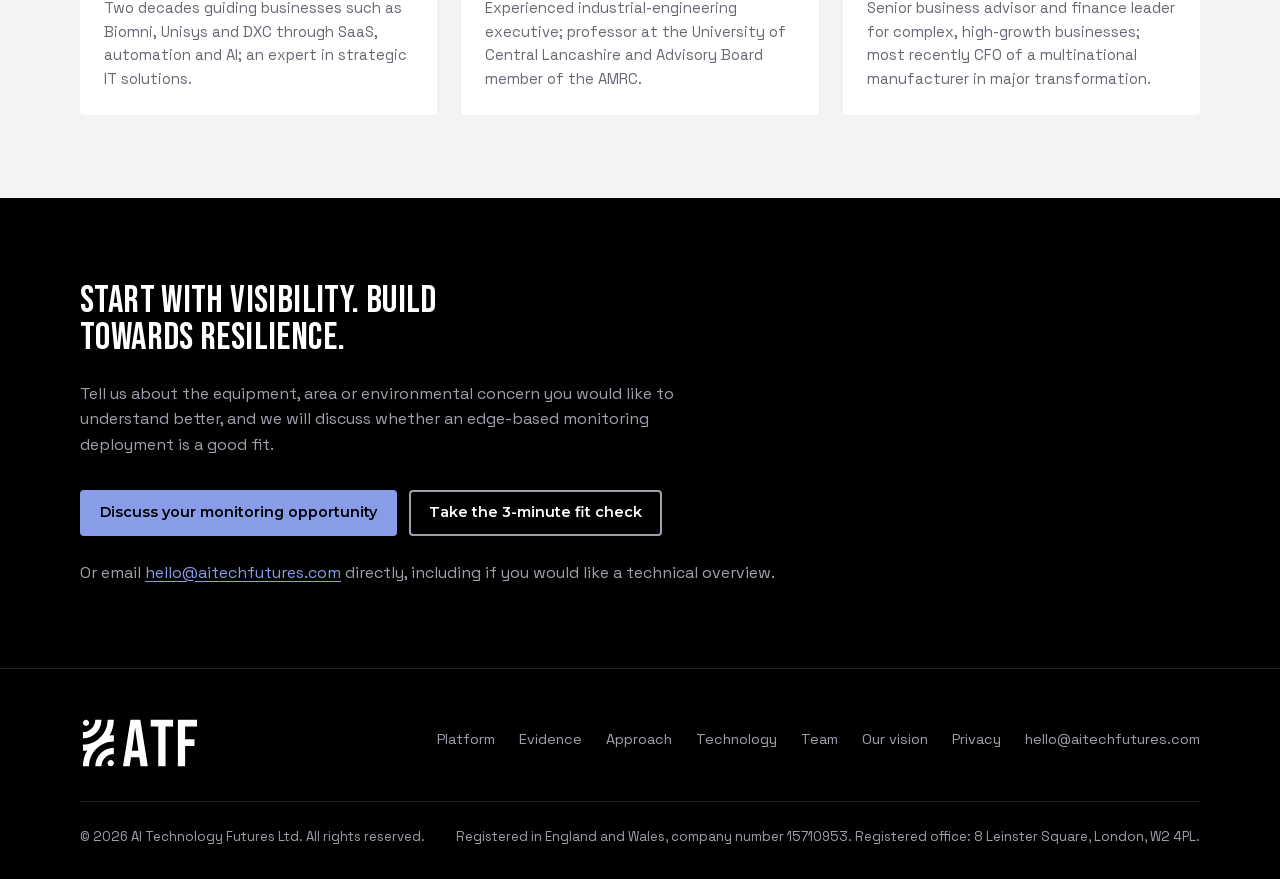
==== commit 25733af8: "Allow search indexing for go-live on aitechfutures.com Remove the PREVIEW ONLY noindex,nofollow line" ====
--- a/index.html
+++ b/index.html
@@ -5,8 +5,6 @@
 <meta name="viewport" content="width=device-width,initial-scale=1">
 <title>Industrial Edge Intelligence for Manufacturers | ATF</title>
 <meta name="description" content="ATF helps manufacturers gain real-time operational visibility through industrial sensing, edge processing and local dashboards, creating a practical path towards predictive maintenance.">
-<!-- PREVIEW ONLY: remove the next line before this page goes live on aitechfutures.com -->
-<meta name="robots" content="noindex,nofollow">
 <link rel="canonical" href="https://www.aitechfutures.com/">
 <meta property="og:url" content="https://www.aitechfutures.com/">
 <meta property="og:type" content="website">
